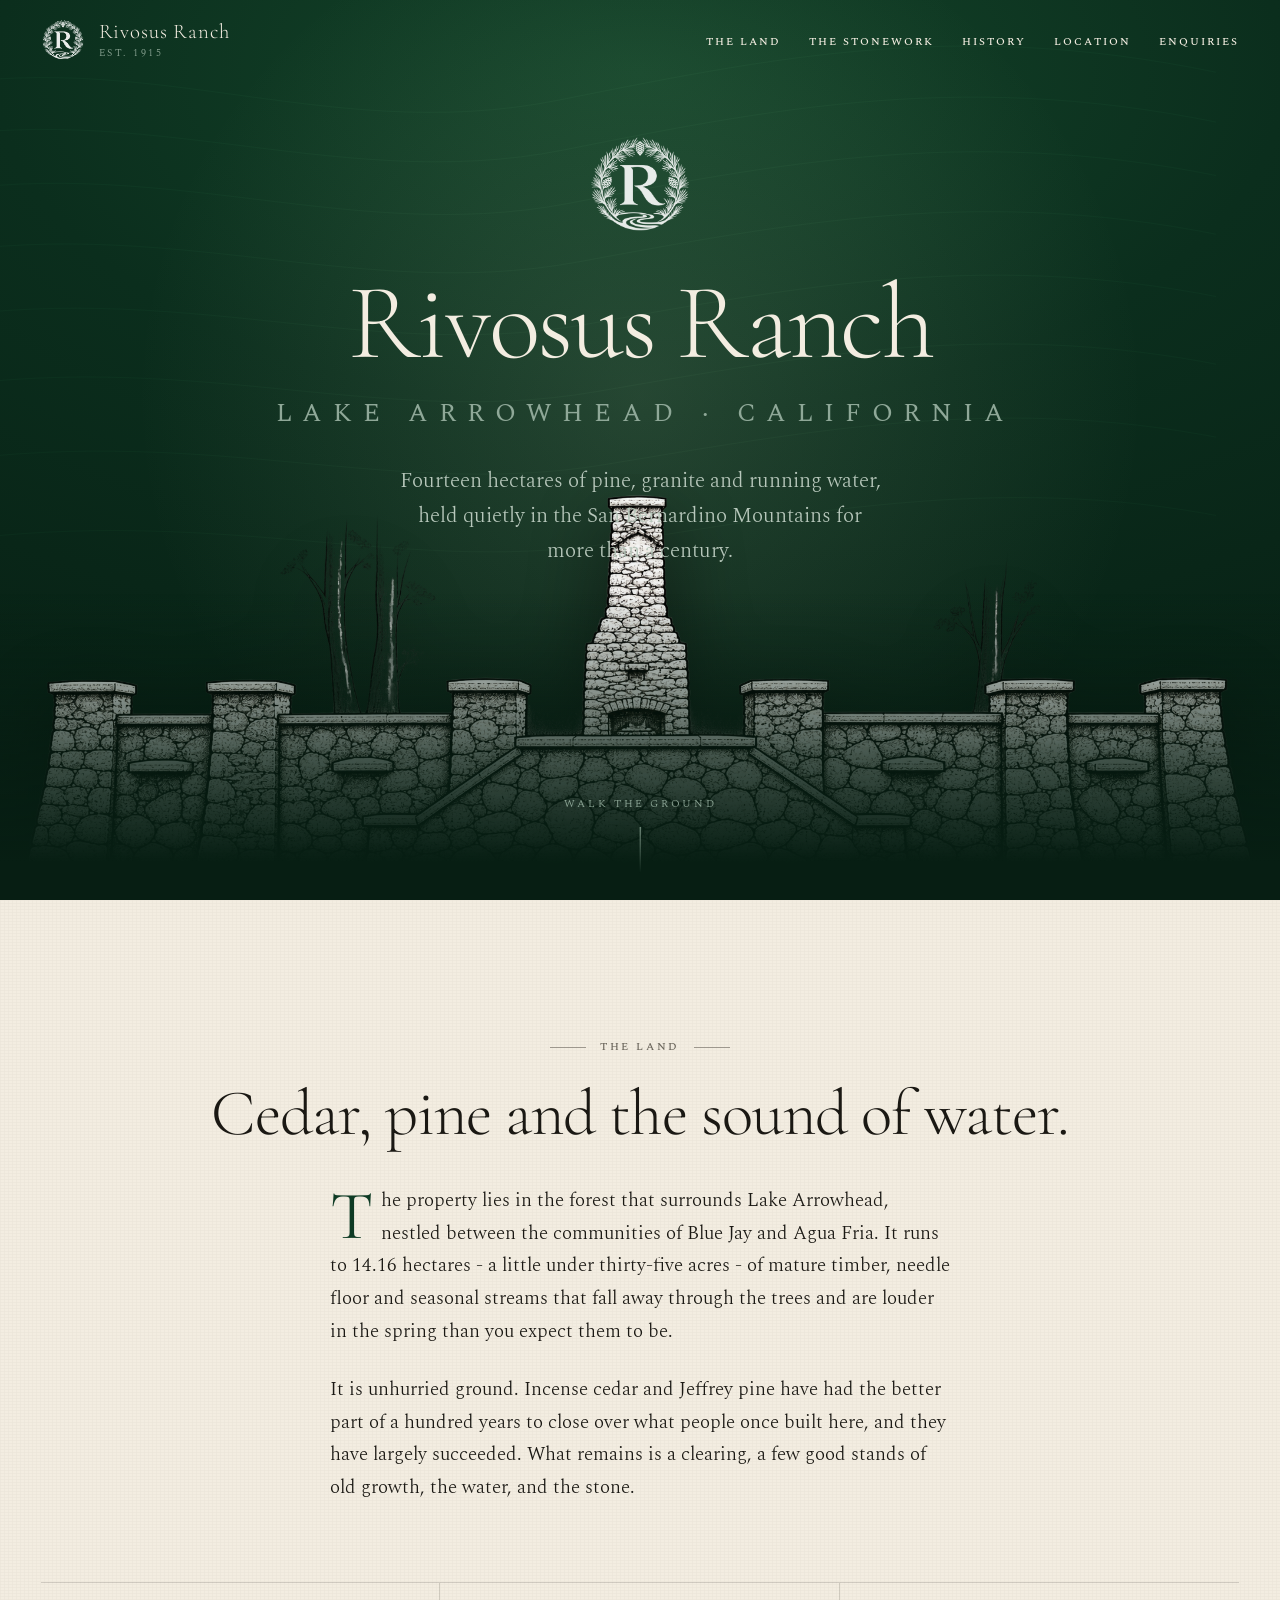
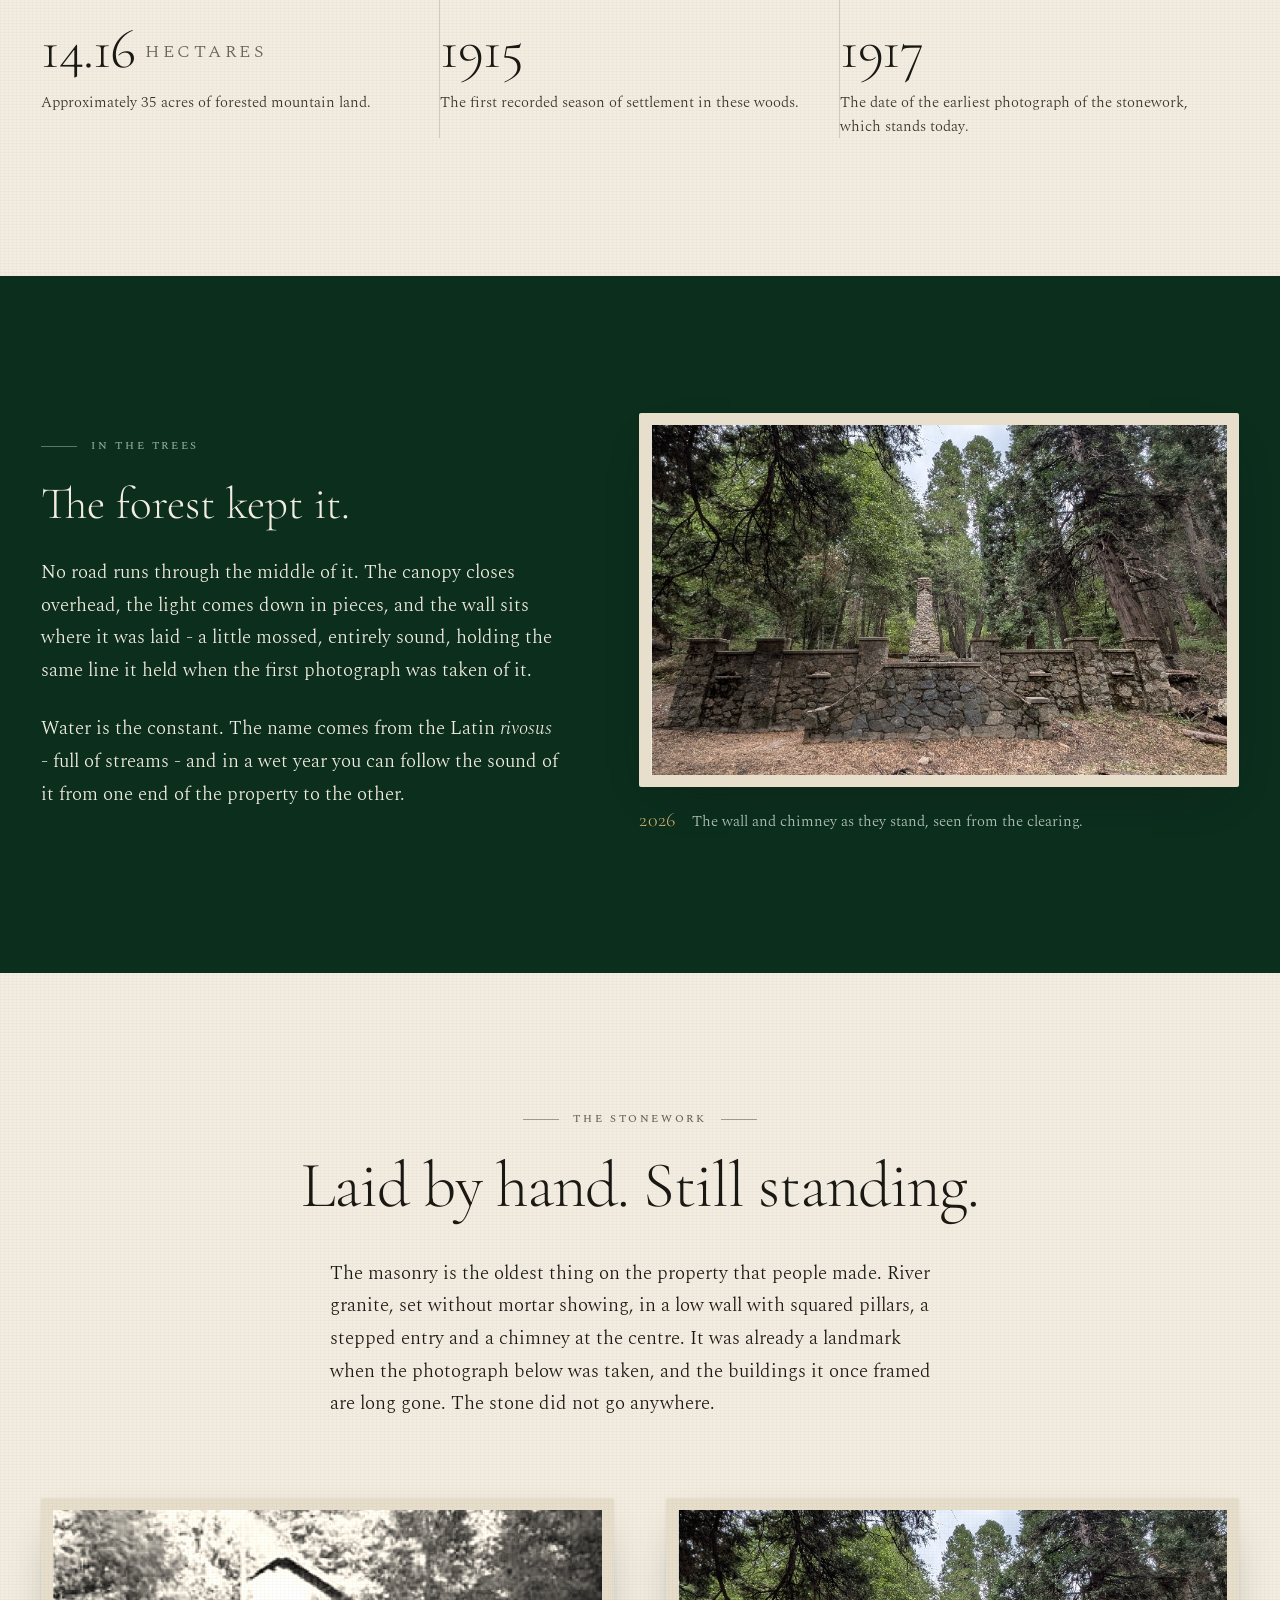
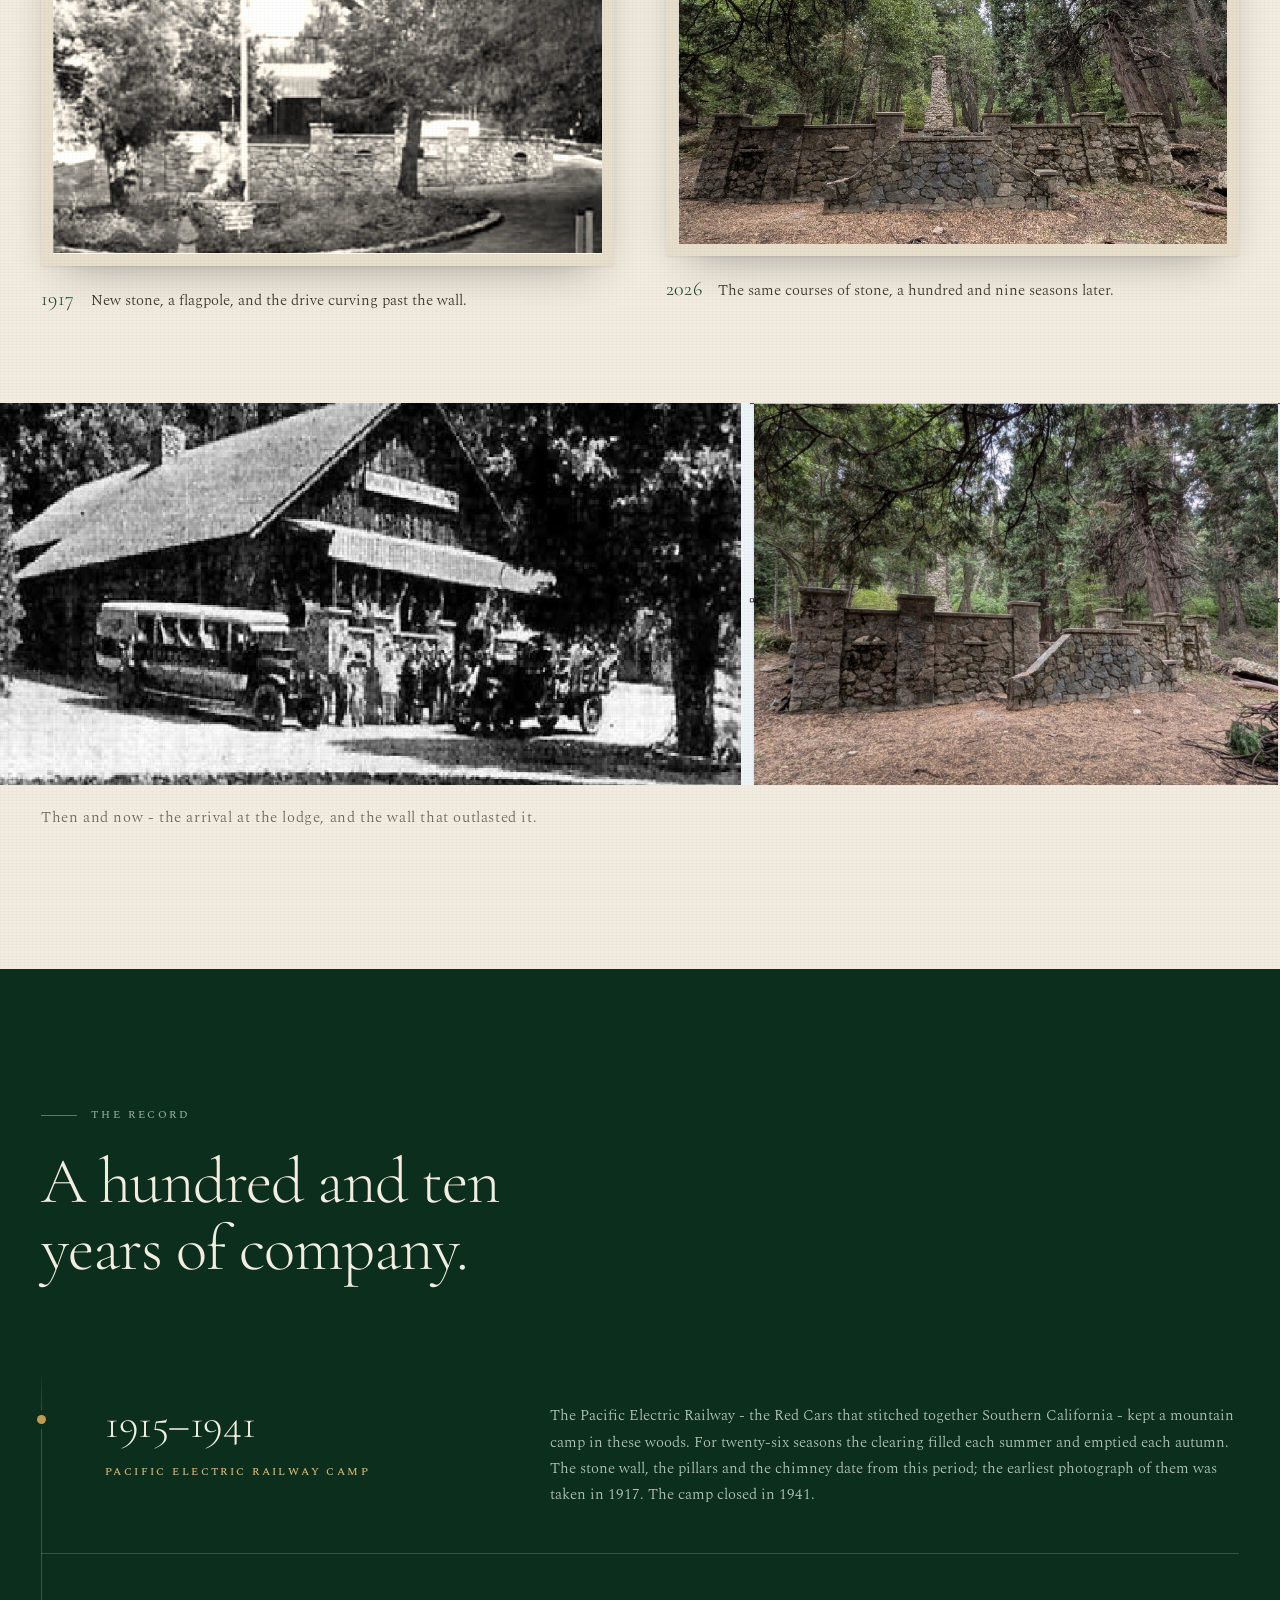
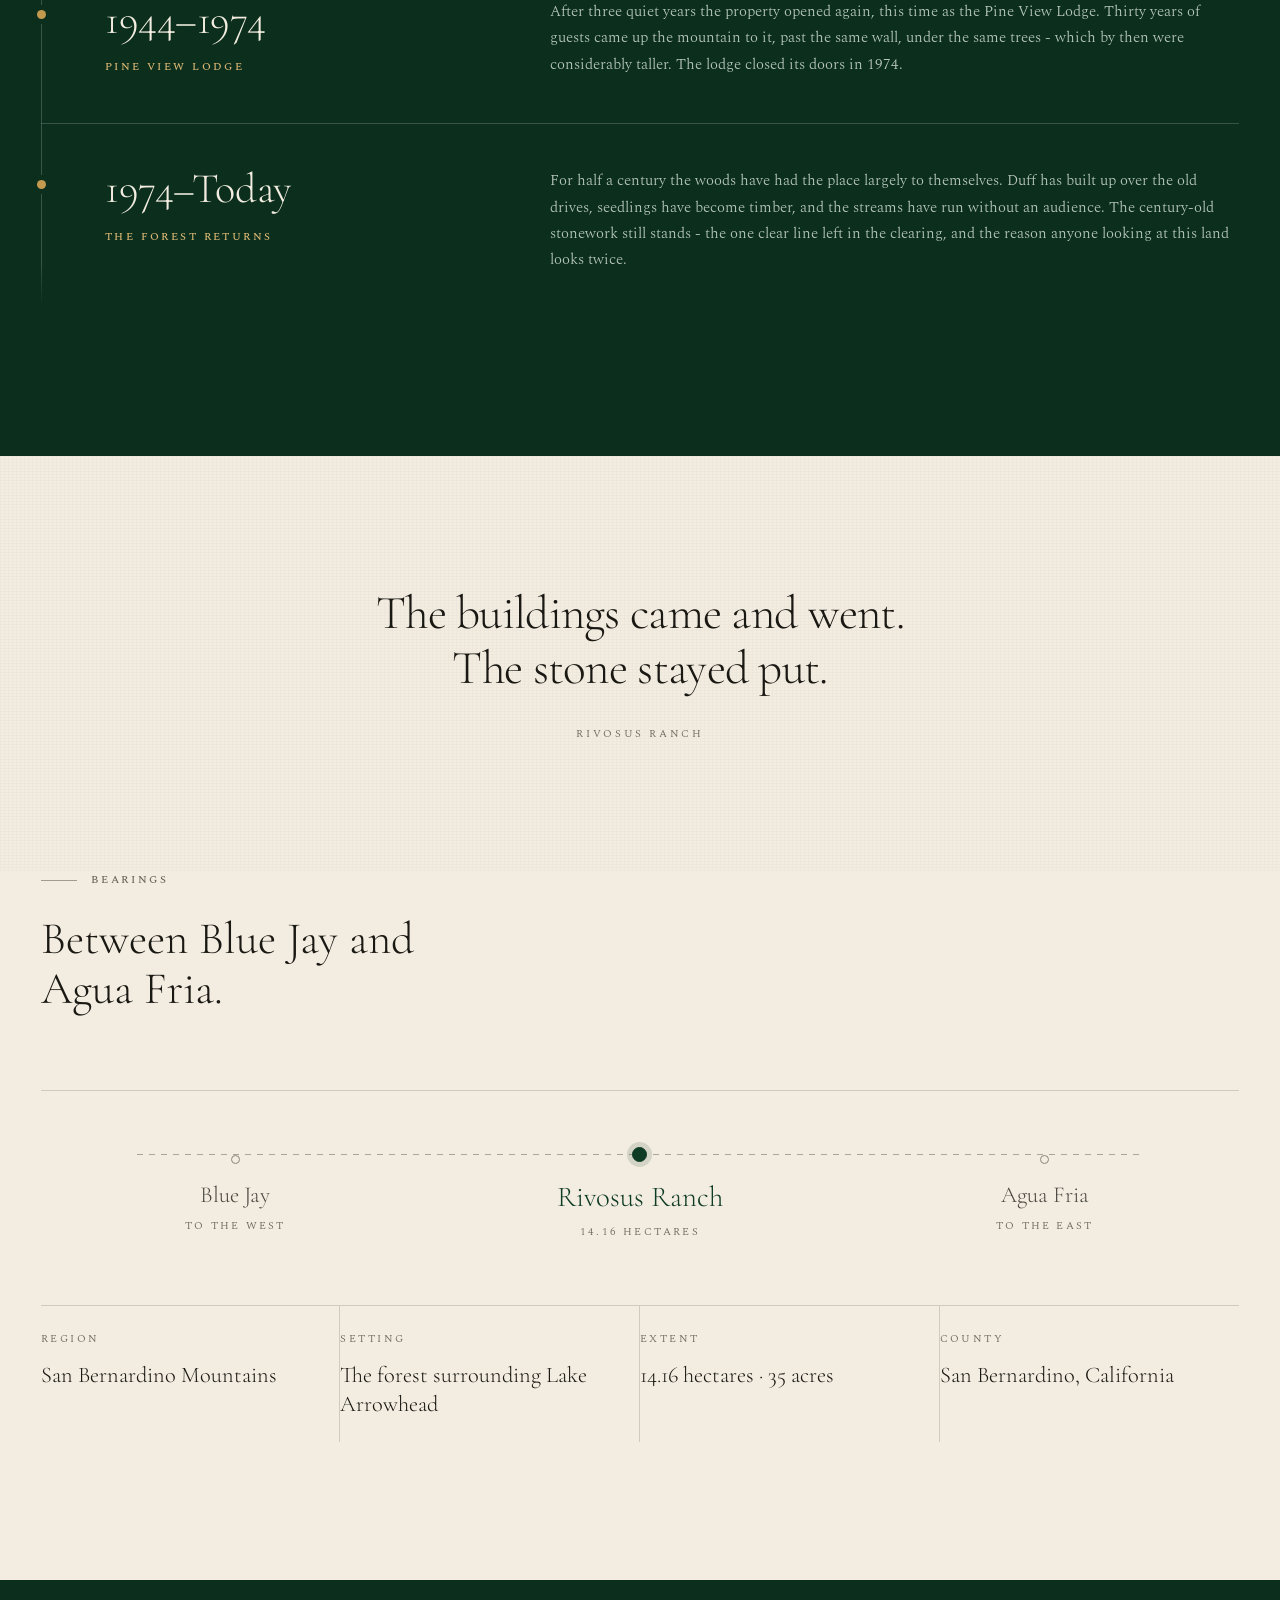
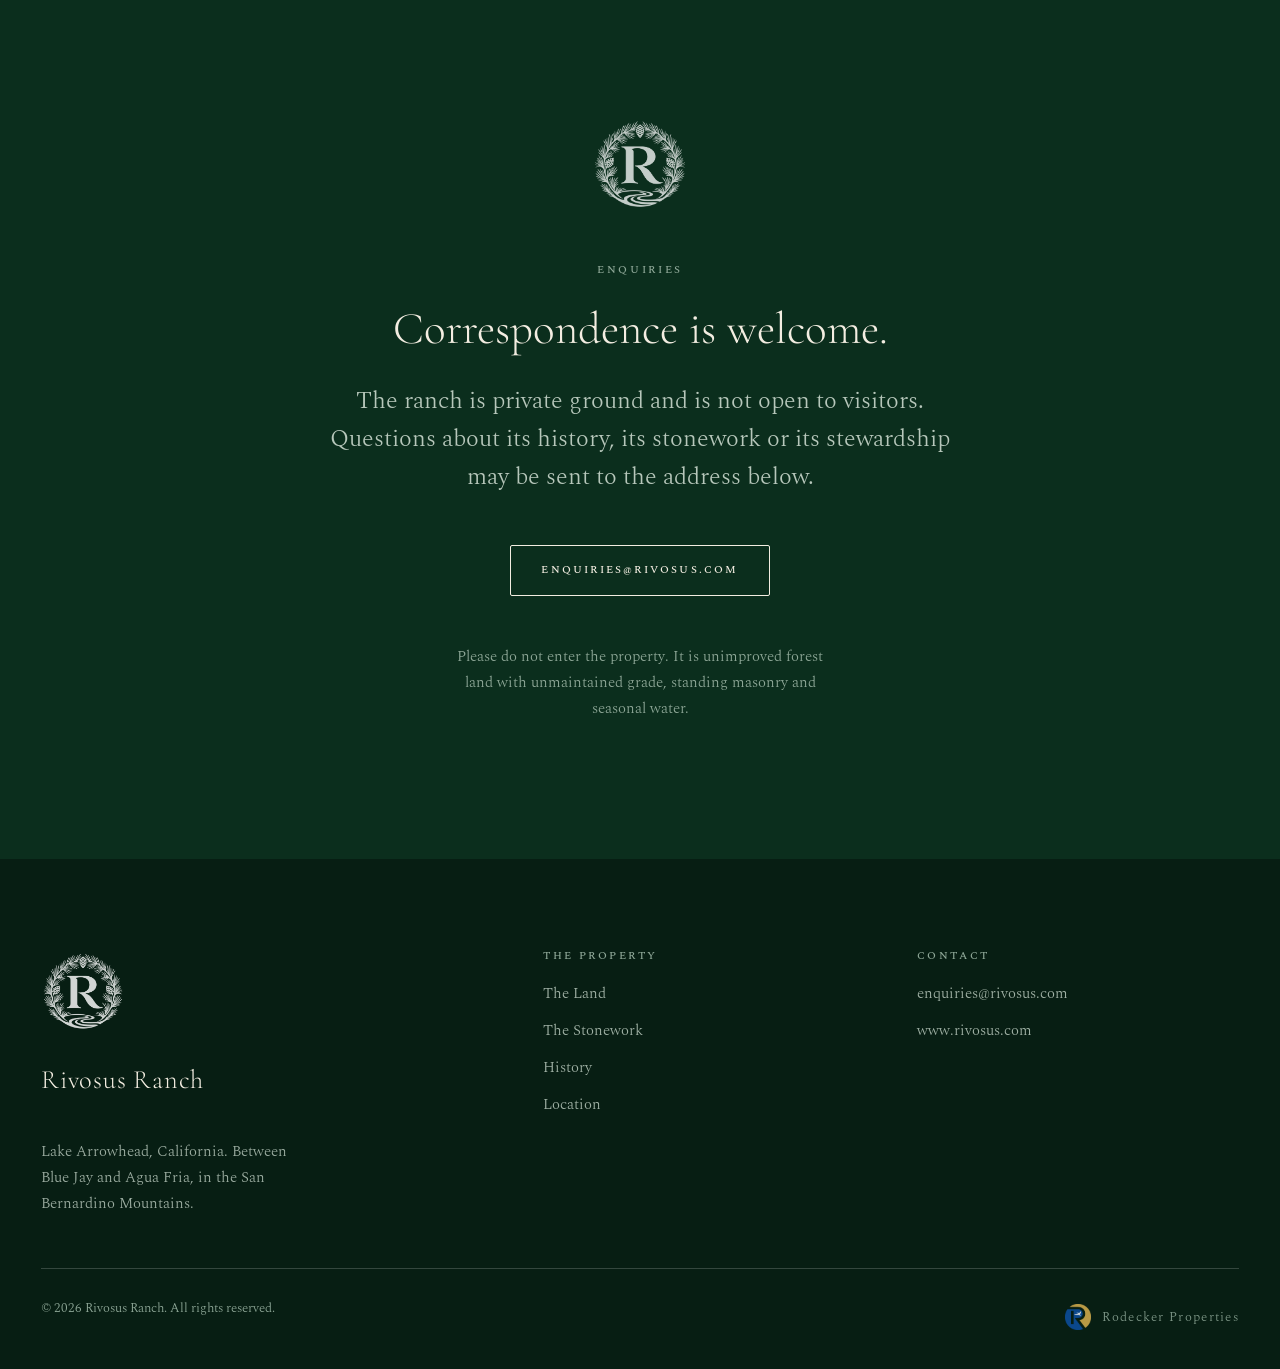
==== index.html @ 385815b4 "Initial commit: Rivosus Ranch website - Public landing page with hero, stonework elevation, and prop" ====
<!DOCTYPE html>
<html lang="en">
<head>
<meta charset="utf-8">
<meta name="viewport" content="width=device-width, initial-scale=1, viewport-fit=cover">
<title>Rivosus Ranch - Lake Arrowhead, California</title>
<meta name="description" content="Fourteen hectares of pine, stone and running water in the woods above Lake Arrowhead, between Blue Jay and Agua Fria. Home of the Pacific Electric Railway Camp, 1915, and the Pine View Lodge, 1944.">
<meta name="theme-color" content="#0B2E1D">
<link rel="canonical" href="https://www.rivosus.com/">

<!-- Open Graph -->
<meta property="og:type" content="website">
<meta property="og:title" content="Rivosus Ranch - Lake Arrowhead, California">
<meta property="og:description" content="A century of stonework standing in the pines above Lake Arrowhead.">
<meta property="og:url" content="https://www.rivosus.com/">
<meta property="og:image" content="https://www.rivosus.com/assets/img/Bluejay%20-%202026%20stone%20work.jpg">

<link rel="icon" href="assets/img/Rivosus%20Ranch%20Seal.png" type="image/png">
<link rel="apple-touch-icon" href="assets/img/Rivosus%20Ranch%20Seal.png">

<link rel="preconnect" href="https://fonts.googleapis.com">
<link rel="preconnect" href="https://fonts.gstatic.com" crossorigin>
<link href="https://fonts.googleapis.com/css2?family=Cormorant+Garamond:ital,wght@0,300;0,400;0,500;1,300&family=Spectral:wght@200;300;400;500&display=swap" rel="stylesheet">

<link rel="stylesheet" href="assets/css/base.css">
<link rel="stylesheet" href="assets/css/site.css">
</head>

<body>
<a class="skip-link" href="#main">Skip to content</a>

<!-- ======================================================================
     HEADER
     ====================================================================== -->
<header class="site-header" id="siteHeader" data-mode="over">
  <div class="site-header__inner">
    <a class="brand" href="/" aria-label="Rivosus Ranch, home">
      <img class="brand__seal" src="assets/img/Rivosus%20Ranch%20Seal.png" alt="" width="1254" height="1254" aria-hidden="true">
      <span class="brand__text">
        <span class="brand__name">Rivosus Ranch</span>
        <span class="brand__sub">Est. 1915</span>
      </span>
    </a>

    <button class="nav-toggle" id="navToggle" aria-expanded="false" aria-controls="primaryNav" aria-label="Open menu">
      <span class="nav-toggle__bar"></span>
      <span class="nav-toggle__bar"></span>
      <span class="nav-toggle__bar"></span>
    </button>

    <nav class="nav" id="primaryNav" aria-label="Primary">
      <ul class="nav__list">
        <li><a class="nav__link" href="#land">The Land</a></li>
        <li><a class="nav__link" href="#stonework">The Stonework</a></li>
        <li><a class="nav__link" href="#record">History</a></li>
        <li><a class="nav__link" href="#bearings">Location</a></li>
        <li><a class="nav__link" href="#enquiries">Enquiries</a></li>
      </ul>
    </nav>
  </div>
</header>

<main id="main">

  <!-- ==================================================================
       HERO - the stonework elevation standing in the dark of the woods
       =================================================================== -->
  <section class="hero" id="hero">
    <div class="hero__glow" aria-hidden="true"></div>

    <!-- Survey contours, held faintly to the light -->
    <svg class="hero__contours" viewBox="0 0 1440 900" preserveAspectRatio="xMidYMid slice" aria-hidden="true" focusable="false">
      <g fill="none" stroke="#C9DDBE" stroke-width="1">
        <path d="M-60 210 C 220 140, 430 268, 700 214 S 1180 118, 1500 196"/>
        <path d="M-60 268 C 210 200, 445 322, 706 270 S 1188 176, 1500 252"/>
        <path d="M-60 330 C 226 260, 452 380, 712 330 S 1196 238, 1500 312"/>
        <path d="M-60 398 C 240 330, 462 444, 722 396 S 1204 306, 1500 378"/>
        <path d="M-60 470 C 252 404, 474 512, 732 466 S 1212 378, 1500 448"/>
        <path d="M-60 548 C 264 482, 486 586, 742 542 S 1220 456, 1500 524"/>
        <path d="M-60 632 C 276 566, 498 666, 752 624 S 1228 540, 1500 606"/>
        <path d="M-60 722 C 288 656, 510 752, 762 712 S 1236 630, 1500 694"/>
      </g>
    </svg>

    <div class="hero__inner">
      <img class="hero__seal" src="assets/img/Rivosus%20Ranch%20Seal.png" alt="The Rivosus Ranch seal: the letter R within a wreath of pine, above a running stream." width="1254" height="1254">

      <h1 class="hero__title">
        Rivosus Ranch
        <em>Lake Arrowhead &middot; California</em>
      </h1>

      <p class="hero__lede">
        Fourteen hectares of pine, granite and running water, held quietly in the
        San Bernardino Mountains for more than a century.
      </p>
    </div>

    <!-- "bluejay land logo.png" - a measured elevation of the wall that still stands -->
    <img class="hero__stonework" id="heroStonework"
         src="assets/img/bluejay%20land%20logo.png"
         alt="Measured elevation drawing of the ranch stonework: a low granite wall with pillars, stepped entry stairs and a central chimney."
         width="2172" height="724" fetchpriority="high">
    <div class="hero__floor" aria-hidden="true"></div>

    <a class="hero__scroll" href="#land">
      <span>Walk the ground</span>
      <span class="hero__scroll-line" aria-hidden="true"></span>
    </a>
  </section>

  <!-- ==================================================================
       THE LAND
       =================================================================== -->
  <section class="section section--parchment grain" id="land">
    <div class="wrap">
      <div data-reveal>
        <p class="eyebrow eyebrow--center">The Land</p>
        <h2 class="t-xxl statement">Cedar, pine and the sound of water.</h2>
      </div>

      <div class="statement__body prose" data-reveal style="--reveal-delay:120ms">
        <p class="drop-cap">
          The property lies in the forest that surrounds Lake Arrowhead, nestled
          between the communities of Blue Jay and Agua Fria. It runs to 14.16
          hectares - a little under thirty-five acres - of mature timber, needle
          floor and seasonal streams that fall away through the trees and are
          louder in the spring than you expect them to be.
        </p>
        <p>
          It is unhurried ground. Incense cedar and Jeffrey pine have had the
          better part of a hundred years to close over what people once built
          here, and they have largely succeeded. What remains is a clearing, a
          few good stands of old growth, the water, and the stone.
        </p>
      </div>

      <div class="facts" data-reveal style="--reveal-delay:200ms">
        <div class="fact">
          <span class="fact__value">14.16<span class="fact__unit">hectares</span></span>
          <p class="fact__label">Approximately 35 acres of forested mountain land.</p>
        </div>
        <div class="fact">
          <span class="fact__value">1915</span>
          <p class="fact__label">The first recorded season of settlement in these woods.</p>
        </div>
        <div class="fact">
          <span class="fact__value">1917</span>
          <p class="fact__label">The date of the earliest photograph of the stonework, which stands today.</p>
        </div>
      </div>
    </div>
  </section>

  <!-- ==================================================================
       THE WOODS TODAY
       =================================================================== -->
  <section class="section section--pine">
    <div class="wrap">
      <div class="split split--wide-right">
        <div data-reveal>
          <p class="eyebrow">In the Trees</p>
          <h2 class="t-xl">The forest kept it.</h2>
          <div class="prose" style="margin-top:1.75rem">
            <p>
              No road runs through the middle of it. The canopy closes overhead,
              the light comes down in pieces, and the wall sits where it was laid
              - a little mossed, entirely sound, holding the same line it held
              when the first photograph was taken of it.
            </p>
            <p>
              Water is the constant. The name comes from the Latin
              <em>rivosus</em> - full of streams - and in a wet year you can
              follow the sound of it from one end of the property to the other.
            </p>
          </div>
        </div>

        <figure class="plate plate--clickable" data-reveal style="--reveal-delay:140ms"
                data-lightbox="assets/img/Bluejay%20-%202026%20stone%20work.jpg"
                data-lightbox-caption="The ranch stonework beneath the pines, 2026.">
          <div class="plate__frame">
            <img src="assets/img/Bluejay%20-%202026%20stone%20work.jpg"
                 alt="The granite wall and central chimney standing among tall pines on the property today."
                 width="766" height="466" loading="lazy" decoding="async">
          </div>
          <figcaption class="plate__caption">
            <span class="plate__year">2026</span>
            <span>The wall and chimney as they stand, seen from the clearing.</span>
          </figcaption>
        </figure>
      </div>
    </div>
  </section>

  <!-- ==================================================================
       THE STONEWORK
       =================================================================== -->
  <section class="section section--parchment grain" id="stonework">
    <div class="wrap">
      <div data-reveal>
        <p class="eyebrow eyebrow--center">The Stonework</p>
        <h2 class="t-xxl statement">Laid by hand. Still standing.</h2>
      </div>

      <div class="statement__body prose" data-reveal style="--reveal-delay:120ms">
        <p>
          The masonry is the oldest thing on the property that people made. River
          granite, set without mortar showing, in a low wall with squared pillars,
          a stepped entry and a chimney at the centre. It was already a landmark
          when the photograph below was taken, and the buildings it once framed
          are long gone. The stone did not go anywhere.
        </p>
      </div>

      <div class="plates-pair" style="margin-top:clamp(3rem,6vw,5rem)">
        <figure class="plate plate--archival plate--clickable" data-reveal
                data-lightbox="assets/img/Bluejay%20-%201917%20stone%20work.jpg"
                data-lightbox-caption="The stonework, flagpole and lodge, circa 1917.">
          <div class="plate__frame">
            <img src="assets/img/Bluejay%20-%201917%20stone%20work.jpg"
                 alt="Archival photograph from about 1917 showing the newly built granite wall, a flagpole and the lodge behind it."
                 width="672" height="421" loading="lazy" decoding="async">
          </div>
          <figcaption class="plate__caption">
            <span class="plate__year">1917</span>
            <span>New stone, a flagpole, and the drive curving past the wall.</span>
          </figcaption>
        </figure>

        <figure class="plate plate--clickable" data-reveal style="--reveal-delay:120ms"
                data-lightbox="assets/img/Bluejay%20-%202026%20stone%20work.jpg"
                data-lightbox-caption="The same wall, 2026.">
          <div class="plate__frame">
            <img src="assets/img/Bluejay%20-%202026%20stone%20work.jpg"
                 alt="The same granite wall photographed in 2026, surrounded by mature forest."
                 width="766" height="466" loading="lazy" decoding="async">
          </div>
          <figcaption class="plate__caption">
            <span class="plate__year">2026</span>
            <span>The same courses of stone, a hundred and nine seasons later.</span>
          </figcaption>
        </figure>
      </div>
    </div>

    <div class="bleed" data-reveal style="margin-top:clamp(3.5rem,7vw,6rem)">
      <img src="assets/img/Bluejay%20-%201917%20-%202026%20stone%20work.jpg"
           alt="Side by side comparison: a 1917 photograph of the lodge with a motor stage and guests, beside a 2026 photograph of the surviving stone wall in the forest."
           width="1949" height="582" loading="lazy" decoding="async">
      <p class="bleed__caption">Then and now - the arrival at the lodge, and the wall that outlasted it.</p>
    </div>
  </section>

  <!-- ==================================================================
       THE RECORD - history
       =================================================================== -->
  <section class="section section--pine" id="record">
    <div class="wrap">
      <div data-reveal>
        <p class="eyebrow">The Record</p>
        <h2 class="t-xxl" style="max-width:18ch">A hundred and ten years of company.</h2>
      </div>

      <div class="timeline">
        <article class="era" data-reveal>
          <div>
            <span class="era__years">1915&ndash;1941</span>
            <span class="era__name">Pacific Electric Railway Camp</span>
          </div>
          <div class="era__body">
            <p>
              The Pacific Electric Railway - the Red Cars that stitched together
              Southern California - kept a mountain camp in these woods. For
              twenty-six seasons the clearing filled each summer and emptied each
              autumn. The stone wall, the pillars and the chimney date from this
              period; the earliest photograph of them was taken in 1917. The camp
              closed in 1941.
            </p>
          </div>
        </article>

        <article class="era" data-reveal>
          <div>
            <span class="era__years">1944&ndash;1974</span>
            <span class="era__name">Pine View Lodge</span>
          </div>
          <div class="era__body">
            <p>
              After three quiet years the property opened again, this time as the
              Pine View Lodge. Thirty years of guests came up the mountain to it,
              past the same wall, under the same trees - which by then were
              considerably taller. The lodge closed its doors in 1974.
            </p>
          </div>
        </article>

        <article class="era" data-reveal>
          <div>
            <span class="era__years">1974&ndash;Today</span>
            <span class="era__name">The Forest Returns</span>
          </div>
          <div class="era__body">
            <p>
              For half a century the woods have had the place largely to
              themselves. Duff has built up over the old drives, seedlings have
              become timber, and the streams have run without an audience. The
              century-old stonework still stands - the one clear line left in the
              clearing, and the reason anyone looking at this land looks twice.
            </p>
          </div>
        </article>
      </div>
    </div>
  </section>

  <!-- ==================================================================
       PULL QUOTE
       =================================================================== -->
  <section class="section section--tight section--parchment grain">
    <div class="wrap">
      <blockquote class="pullquote" data-reveal>
        The buildings came and went. The stone stayed put.
        <span class="pullquote__attr">Rivosus Ranch</span>
      </blockquote>
    </div>
  </section>

  <!-- ==================================================================
       BEARINGS - where it is
       =================================================================== -->
  <section class="section section--parchment" id="bearings" style="padding-top:0">
    <div class="wrap">
      <div data-reveal>
        <p class="eyebrow">Bearings</p>
        <h2 class="t-xl" style="max-width:20ch">Between Blue Jay and Agua Fria.</h2>
      </div>

      <div class="locality" data-reveal style="--reveal-delay:100ms">
        <div class="locality__track">
          <div class="locality__node">
            <div class="locality__dot" aria-hidden="true"></div>
            <div class="locality__name">Blue Jay</div>
            <span class="locality__meta">To the west</span>
          </div>
          <div class="locality__node locality__node--focus">
            <div class="locality__dot" aria-hidden="true"></div>
            <div class="locality__name">Rivosus Ranch</div>
            <span class="locality__meta">14.16 hectares</span>
          </div>
          <div class="locality__node">
            <div class="locality__dot" aria-hidden="true"></div>
            <div class="locality__name">Agua Fria</div>
            <span class="locality__meta">To the east</span>
          </div>
        </div>
      </div>

      <div class="bearings" data-reveal style="--reveal-delay:160ms">
        <div class="bearing">
          <p class="bearing__key">Region</p>
          <p class="bearing__val">San Bernardino Mountains</p>
        </div>
        <div class="bearing">
          <p class="bearing__key">Setting</p>
          <p class="bearing__val">The forest surrounding Lake Arrowhead</p>
        </div>
        <div class="bearing">
          <p class="bearing__key">Extent</p>
          <p class="bearing__val">14.16 hectares &middot; 35 acres</p>
        </div>
        <div class="bearing">
          <p class="bearing__key">County</p>
          <p class="bearing__val">San Bernardino, California</p>
        </div>
      </div>
    </div>
  </section>

  <!-- ==================================================================
       ENQUIRIES
       =================================================================== -->
  <section class="section section--pine" id="enquiries">
    <div class="wrap wrap--narrow enquiry">
      <img class="enquiry__seal" src="assets/img/Rivosus%20Ranch%20Seal.png" alt="" width="1254" height="1254"
           style="filter:brightness(0) invert(1) opacity(.85)" aria-hidden="true" loading="lazy">
      <div data-reveal>
        <p class="eyebrow eyebrow--center eyebrow--plain">Enquiries</p>
        <h2 class="t-xl">Correspondence is welcome.</h2>
        <p class="lede" style="max-width:52ch;margin:1.75rem auto 0">
          The ranch is private ground and is not open to visitors. Questions about
          its history, its stonework or its stewardship may be sent to the address
          below.
        </p>

        <div class="enquiry__actions">
          <a class="btn btn--light" href="mailto:enquiries@rivosus.com">enquiries@rivosus.com</a>
        </div>

        <p class="enquiry__note">
          Please do not enter the property. It is unimproved forest land with
          unmaintained grade, standing masonry and seasonal water.
        </p>
      </div>
    </div>
  </section>

</main>

<!-- ======================================================================
     FOOTER
     ====================================================================== -->
<footer class="site-footer">
  <div class="wrap">
    <div class="site-footer__grid">
      <div>
        <img class="site-footer__seal" src="assets/img/Rivosus%20Ranch%20Seal.png" alt="Rivosus Ranch seal" width="1254" height="1254" loading="lazy">
        <p class="site-footer__mark">Rivosus Ranch</p>
        <p style="margin-top:.9rem;max-width:34ch;font-size:var(--t-sm);opacity:.85">
          Lake Arrowhead, California. Between Blue Jay and Agua Fria, in the
          San Bernardino Mountains.
        </p>
      </div>

      <div>
        <h4>The Property</h4>
        <ul>
          <li><a href="#land">The Land</a></li>
          <li><a href="#stonework">The Stonework</a></li>
          <li><a href="#record">History</a></li>
          <li><a href="#bearings">Location</a></li>
        </ul>
      </div>

      <div>
        <h4>Contact</h4>
        <ul>
          <li><a href="mailto:enquiries@rivosus.com">enquiries@rivosus.com</a></li>
          <li><a href="https://www.rivosus.com">www.rivosus.com</a></li>
        </ul>
      </div>
    </div>

    <div class="site-footer__base">
      <p>&copy; <span id="year">2026</span> Rivosus Ranch. All rights reserved.</p>
      <a class="rpi-credit" href="#" aria-label="Rodecker Properties">
        <img src="assets/img/RPI-1%20-%20RodeckerR_Logo_3-newbird%20-%20Copy.png" alt="" width="612" height="612" loading="lazy">
        <span>Rodecker Properties</span>
      </a>
    </div>
  </div>
</footer>

<!-- Lightbox -->
<div class="lightbox" id="lightbox" data-open="false" role="dialog" aria-modal="true" aria-label="Enlarged photograph" hidden>
  <button class="lightbox__close" id="lightboxClose" aria-label="Close">&#10005;</button>
  <figure class="lightbox__figure">
    <img class="lightbox__img" id="lightboxImg" src="" alt="">
    <figcaption class="lightbox__cap" id="lightboxCap"></figcaption>
  </figure>
</div>

<script src="assets/js/site.js" defer></script>
</body>
</html>
---- assets/css/base.css ----
/* ==========================================================================
   Rivosus Ranch - base.css
   Design tokens, reset, typography, and shared chrome (header / footer).
   Palette derives from the Rivosus Ranch Seal (deep pine) and the warm
   parchment of the 1917 archival photography.
   ========================================================================== */

/* ---------- 1. Tokens ---------------------------------------------------- */

:root {
  /* Pine - sampled from Rivosus Ranch Seal.png */
  --pine-900: #071E13;
  --pine-800: #0B2E1D;
  --pine-700: #0E3B24;
  --pine-600: #16512F;
  --moss-500: #2F5D43;
  --sage-300: #8FA898;
  --sage-200: #B7C7BB;

  /* Parchment - warm, nostalgic paper */
  --parchment-50:  #FBF7EF;
  --parchment-100: #F3EDE1;
  --parchment-200: #E7DECB;
  --parchment-300: #D8CCB4;

  /* Stone - the masonry itself.
     -500 is tuned for dark grounds, -600 for light ones. Using -500 on
     parchment lands at 3.4:1, which fails WCAG AA for the small letterspaced
     labels it would carry, so light sections use -600 (5.4:1). */
  --stone-400: #A9A498;
  --stone-500: #8A8579;
  --stone-600: #6B665C;
  --stone-700: #4A4740;

  /* Ink + brass accent (brass echoes the gold of the RPI mark) */
  --ink-900: #1A1813;
  --ink-700: #38342B;
  --brass-500: #C39A4E;
  --brass-400: #D9B673;

  /* Corporate mark */
  --rpi-blue: #1349A0;
  --rpi-gold: #D2A745;

  /* Semantic */
  --bg: var(--parchment-50);
  --fg: var(--ink-900);
  --fg-muted: var(--ink-700);
  --rule: rgba(26, 24, 19, 0.16);
  --rule-light: rgba(255, 255, 255, 0.18);

  /* Type */
  --font-display: "Cormorant Garamond", "Iowan Old Style", "Palatino Linotype",
                  Palatino, Georgia, "Times New Roman", serif;
  --font-body: "Spectral", Georgia, "Times New Roman", serif;

  /* Fluid type scale */
  --t-hero:  clamp(3rem, 1.6rem + 6.4vw, 8.25rem);
  --t-xxl:   clamp(2.25rem, 1.5rem + 3.2vw, 4.25rem);
  --t-xl:    clamp(1.75rem, 1.3rem + 1.9vw, 2.875rem);
  --t-lg:    clamp(1.375rem, 1.18rem + 0.85vw, 1.875rem);
  --t-md:    clamp(1.0625rem, 1.01rem + 0.28vw, 1.1875rem);
  --t-sm:    0.9375rem;
  --t-xs:    0.8125rem;
  --t-label: 0.6875rem;

  /* Rhythm */
  --gutter: clamp(1.25rem, 0.8rem + 2.2vw, 3.5rem);
  --section-y: clamp(4.5rem, 3rem + 7vw, 10rem);
  --measure: 64ch;
  --wrap: 1280px;
  --wrap-narrow: 860px;

  --radius: 2px;
  --shadow-plate: 0 1px 2px rgba(26,24,19,.08), 0 18px 45px -22px rgba(26,24,19,.45);
  --ease: cubic-bezier(0.22, 0.61, 0.36, 1);
}

/* ---------- 2. Reset ----------------------------------------------------- */

*, *::before, *::after { box-sizing: border-box; }

html {
  -webkit-text-size-adjust: 100%;
  scroll-behavior: smooth;
  scroll-padding-top: 6rem;
}

body {
  margin: 0;
  background: var(--bg);
  color: var(--fg);
  font-family: var(--font-body);
  font-size: var(--t-md);
  font-weight: 300;
  line-height: 1.72;
  -webkit-font-smoothing: antialiased;
  text-rendering: optimizeLegibility;
  overflow-x: hidden;
}

img, svg, video { max-width: 100%; height: auto; display: block; }
h1, h2, h3, h4 { margin: 0; font-weight: 400; line-height: 1.08; }
p { margin: 0 0 1.35em; }
p:last-child { margin-bottom: 0; }
a { color: inherit; }
ul, ol { margin: 0; padding: 0; }
button { font: inherit; color: inherit; background: none; border: 0; cursor: pointer; }
[hidden] { display: none !important; }

:focus-visible {
  outline: 2px solid var(--brass-500);
  outline-offset: 3px;
}

::selection { background: var(--pine-700); color: var(--parchment-50); }

/* ---------- 3. Typography ------------------------------------------------ */

.t-hero { font-family: var(--font-display); font-size: var(--t-hero); font-weight: 300; line-height: 0.92; letter-spacing: -0.02em; }
.t-xxl  { font-family: var(--font-display); font-size: var(--t-xxl);  font-weight: 300; line-height: 1.02; letter-spacing: -0.015em; }
.t-xl   { font-family: var(--font-display); font-size: var(--t-xl);   font-weight: 300; line-height: 1.1; }
.t-lg   { font-family: var(--font-display); font-size: var(--t-lg);   font-weight: 400; line-height: 1.22; }

/* Eyebrow / kicker - letterspaced caps with a rule */
.eyebrow {
  font-family: var(--font-body);
  font-size: var(--t-label);
  font-weight: 500;
  letter-spacing: 0.24em;
  text-transform: uppercase;
  color: var(--stone-600);
  margin: 0 0 1.5rem;
  display: flex;
  align-items: center;
  gap: 0.9rem;
}
.eyebrow::before {
  content: "";
  width: 2.25rem;
  height: 1px;
  background: currentColor;
  opacity: 0.6;
  flex: none;
}
.eyebrow--center { justify-content: center; }
.eyebrow--center::after {
  content: "";
  width: 2.25rem;
  height: 1px;
  background: currentColor;
  opacity: 0.6;
  flex: none;
}
.eyebrow--plain::before, .eyebrow--plain::after { display: none; }

.lede {
  font-size: clamp(1.1875rem, 1.05rem + 0.6vw, 1.5rem);
  line-height: 1.6;
  font-weight: 300;
  color: var(--fg-muted);
}

.prose { max-width: var(--measure); }

.drop-cap::first-letter {
  font-family: var(--font-display);
  font-size: 3.6em;
  line-height: 0.82;
  float: left;
  padding: 0.06em 0.12em 0 0;
  color: var(--pine-700);
  font-weight: 400;
}

/* ---------- 4. Layout ---------------------------------------------------- */

.wrap {
  width: 100%;
  max-width: var(--wrap);
  margin-inline: auto;
  padding-inline: var(--gutter);
}
.wrap--narrow { max-width: var(--wrap-narrow); }

.section { padding-block: var(--section-y); position: relative; }
.section--tight { padding-block: clamp(3rem, 2rem + 4vw, 6rem); }

.section--pine { background: var(--pine-800); color: var(--parchment-100); }
.section--pine .eyebrow { color: var(--sage-300); }
.section--pine .lede { color: var(--sage-200); }

.section--parchment { background: var(--parchment-100); }

.rule { height: 1px; background: var(--rule); border: 0; margin: 0; }
.rule--light { background: var(--rule-light); }

/* Hairline paper grain - warmth without an image request */
.grain::after {
  content: "";
  position: absolute;
  inset: 0;
  pointer-events: none;
  opacity: 0.035;
  background-image:
    repeating-linear-gradient(0deg, rgba(0,0,0,.6) 0 1px, transparent 1px 3px),
    repeating-linear-gradient(90deg, rgba(0,0,0,.6) 0 1px, transparent 1px 4px);
  mix-blend-mode: multiply;
}

/* ---------- 4b. Shared components ----------------------------------------- */
/* Used by both the public pages and the portal, so they live here rather
   than in site.css (which the portal does not load). */

/* Two-column split that collapses on narrow screens */
.split {
  display: grid;
  grid-template-columns: repeat(2, minmax(0, 1fr));
  gap: clamp(2.5rem, 6vw, 6rem);
  align-items: center;
}
.split--wide-left  { grid-template-columns: minmax(0, 1.15fr) minmax(0, 1fr); }
.split--wide-right { grid-template-columns: minmax(0, 1fr) minmax(0, 1.15fr); }

@media (max-width: 900px) {
  .split, .split--wide-left, .split--wide-right {
    grid-template-columns: 1fr;
    gap: 2.75rem;
  }
}

/* Framed photographic plate */
.plate { margin: 0; }
.plate__frame {
  position: relative;
  overflow: hidden;
  background: var(--parchment-200);
  padding: clamp(0.5rem, 1vw, 0.75rem);
  box-shadow: var(--shadow-plate);
  border-radius: var(--radius);
}
.plate__frame img {
  width: 100%;
  display: block;
  transition: transform 1.4s var(--ease), filter 1.4s var(--ease);
}
.plate--archival .plate__frame img { filter: sepia(0.22) contrast(1.04) brightness(1.02); }
.plate__frame:hover img { transform: scale(1.035); }

.plate--clickable .plate__frame { cursor: zoom-in; }
.plate--clickable .plate__frame::after {
  content: "View";
  position: absolute;
  right: clamp(1rem, 2vw, 1.5rem);
  bottom: clamp(1rem, 2vw, 1.5rem);
  padding: 0.5rem 1rem;
  background: rgba(7, 30, 19, 0.82);
  color: var(--parchment-100);
  font-size: var(--t-label);
  letter-spacing: 0.2em;
  text-transform: uppercase;
  opacity: 0;
  transform: translateY(6px);
  transition: opacity .4s var(--ease), transform .4s var(--ease);
  pointer-events: none;
}
.plate--clickable .plate__frame:hover::after { opacity: 1; transform: none; }

.plate__caption {
  margin-top: 1.1rem;
  display: flex;
  gap: 1rem;
  align-items: baseline;
  font-size: var(--t-sm);
  color: var(--fg-muted);
  line-height: 1.5;
}
.section--pine .plate__caption { color: var(--sage-200); }
.plate__year {
  font-family: var(--font-display);
  font-size: 1.25rem;
  letter-spacing: 0.02em;
  color: var(--pine-700);
  flex: none;
}
.section--pine .plate__year { color: var(--brass-400); }

/* ---------- 5. Buttons --------------------------------------------------- */

.btn {
  display: inline-flex;
  align-items: center;
  gap: 0.75rem;
  padding: 0.95rem 1.9rem;
  font-family: var(--font-body);
  font-size: var(--t-label);
  font-weight: 500;
  letter-spacing: 0.2em;
  text-transform: uppercase;
  text-decoration: none;
  border: 1px solid currentColor;
  border-radius: var(--radius);
  color: var(--pine-700);
  background: transparent;
  transition: background-color .45s var(--ease), color .45s var(--ease),
              border-color .45s var(--ease), transform .45s var(--ease);
}
.btn:hover { background: var(--pine-700); border-color: var(--pine-700); color: var(--parchment-50); }
.btn:active { transform: translateY(1px); }

.btn--light { color: var(--parchment-100); }
.btn--light:hover { background: var(--parchment-100); border-color: var(--parchment-100); color: var(--pine-800); }

.btn--solid { background: var(--pine-700); border-color: var(--pine-700); color: var(--parchment-50); }
.btn--solid:hover { background: var(--pine-900); border-color: var(--pine-900); }

.btn--brass { color: var(--pine-900); background: var(--brass-500); border-color: var(--brass-500); }
.btn--brass:hover { background: var(--brass-400); border-color: var(--brass-400); color: var(--pine-900); }

.btn[disabled] { opacity: .45; pointer-events: none; }

/* Quiet text link with an animated underline */
.link {
  text-decoration: none;
  background-image: linear-gradient(currentColor, currentColor);
  background-size: 0% 1px;
  background-repeat: no-repeat;
  background-position: 0 100%;
  transition: background-size .4s var(--ease);
  padding-bottom: 2px;
  border-bottom: 1px solid var(--rule);
}
.link:hover { background-size: 100% 1px; }

/* ---------- 6. Header / navigation --------------------------------------- */

.site-header {
  position: fixed;
  inset: 0 0 auto 0;
  z-index: 100;
  padding-top: env(safe-area-inset-top, 0px);
  transition: background-color .5s var(--ease), box-shadow .5s var(--ease),
              border-color .5s var(--ease);
  border-bottom: 1px solid transparent;
}
.site-header__inner {
  max-width: var(--wrap);
  margin-inline: auto;
  padding: 1.15rem var(--gutter);
  display: flex;
  align-items: center;
  justify-content: space-between;
  gap: 1.5rem;
  transition: padding .5s var(--ease);
}

.brand { display: flex; align-items: center; gap: 0.85rem; text-decoration: none; flex: none; }
.brand__seal {
  width: 44px; height: 44px;
  flex: none;
  transition: width .5s var(--ease), height .5s var(--ease), filter .5s var(--ease);
}
.brand__text { display: flex; flex-direction: column; line-height: 1; }
.brand__name {
  font-family: var(--font-display);
  font-size: 1.3rem;
  letter-spacing: 0.04em;
  color: var(--pine-700);
  transition: color .5s var(--ease);
}
.brand__sub {
  font-size: 0.6rem;
  letter-spacing: 0.26em;
  text-transform: uppercase;
  color: var(--stone-500);
  margin-top: 0.34rem;
  transition: color .5s var(--ease);
}

.nav { display: flex; align-items: center; gap: clamp(1rem, 2.2vw, 2.4rem); }
.nav__list { display: flex; align-items: center; gap: clamp(1rem, 2.2vw, 2.4rem); list-style: none; }
.nav__link {
  font-size: var(--t-label);
  font-weight: 500;
  letter-spacing: 0.18em;
  text-transform: uppercase;
  text-decoration: none;
  color: var(--ink-700);
  position: relative;
  padding-block: 0.4rem;
  transition: color .4s var(--ease);
  white-space: nowrap;
}
.nav__link::after {
  content: "";
  position: absolute;
  left: 0; bottom: 0;
  width: 100%; height: 1px;
  background: currentColor;
  transform: scaleX(0);
  transform-origin: right;
  transition: transform .45s var(--ease);
}
.nav__link:hover::after, .nav__link[aria-current="true"]::after { transform: scaleX(1); transform-origin: left; }

/* Over-hero (transparent) state */
.site-header[data-mode="over"] .brand__name,
.site-header[data-mode="over"] .nav__link { color: var(--parchment-100); }
.site-header[data-mode="over"] .brand__sub { color: var(--sage-300); }
.site-header[data-mode="over"] .brand__seal { filter: brightness(0) invert(1) opacity(.92); }

/* Pinned (scrolled) state */
.site-header[data-mode="pinned"] {
  background: rgba(251, 247, 239, 0.94);
  backdrop-filter: blur(14px) saturate(1.1);
  -webkit-backdrop-filter: blur(14px) saturate(1.1);
  border-bottom-color: var(--rule);
}
.site-header[data-mode="pinned"] .site-header__inner { padding-block: 0.72rem; }
.site-header[data-mode="pinned"] .brand__seal { width: 34px; height: 34px; }

/* Mobile toggle */
.nav-toggle {
  display: none;
  width: 44px; height: 44px;
  align-items: center;
  justify-content: center;
  flex-direction: column;
  gap: 5px;
  margin-right: -10px;
  position: relative;
  z-index: 2;
}
.nav-toggle__bar {
  display: block;
  width: 22px; height: 1.5px;
  background: var(--ink-900);
  transition: transform .4s var(--ease), opacity .3s var(--ease), background-color .4s var(--ease);
}
.site-header[data-mode="over"] .nav-toggle__bar { background: var(--parchment-100); }
.nav-toggle[aria-expanded="true"] .nav-toggle__bar { background: var(--parchment-100); }
.nav-toggle[aria-expanded="true"] .nav-toggle__bar:nth-child(1) { transform: translateY(6.5px) rotate(45deg); }
.nav-toggle[aria-expanded="true"] .nav-toggle__bar:nth-child(2) { opacity: 0; }
.nav-toggle[aria-expanded="true"] .nav-toggle__bar:nth-child(3) { transform: translateY(-6.5px) rotate(-45deg); }

@media (max-width: 880px) {
  .nav-toggle { display: flex; }
  .nav {
    position: fixed;
    inset: 0;
    background: var(--pine-800);
    flex-direction: column;
    justify-content: center;
    align-items: flex-start;
    gap: 0;
    padding: 6rem var(--gutter) 3rem;
    clip-path: circle(0% at calc(100% - 3rem) 2.5rem);
    transition: clip-path .7s var(--ease);
    pointer-events: none;
    overflow-y: auto;
  }
  .nav[data-open="true"] { clip-path: circle(150% at calc(100% - 3rem) 2.5rem); pointer-events: auto; }
  .nav__list { flex-direction: column; align-items: flex-start; gap: 0; width: 100%; }
  .nav__list li { width: 100%; border-bottom: 1px solid var(--rule-light); }
  .nav__link {
    display: block;
    width: 100%;
    padding: 1.35rem 0;
    font-family: var(--font-display);
    font-size: 1.85rem;
    letter-spacing: 0.01em;
    text-transform: none;
    font-weight: 300;
    color: var(--parchment-100) !important;
  }
  .nav__link::after { display: none; }
  .nav .btn { margin-top: 2.25rem; align-self: flex-start; }
  body[data-nav-open="true"] { overflow: hidden; }
}

/* ---------- 7. Footer ---------------------------------------------------- */

.site-footer {
  background: var(--pine-900);
  color: var(--sage-200);
  padding-block: clamp(3.5rem, 2.5rem + 4vw, 6rem) 2rem;
  font-size: var(--t-sm);
}
.site-footer__grid {
  display: grid;
  grid-template-columns: minmax(0, 1.4fr) repeat(2, minmax(0, 1fr));
  gap: clamp(2rem, 4vw, 4rem);
  align-items: start;
}
.site-footer__seal { width: 84px; height: 84px; margin-bottom: 1.5rem; filter: brightness(0) invert(1) opacity(.82); }
.site-footer__mark { font-family: var(--font-display); font-size: 1.65rem; color: var(--parchment-100); letter-spacing: 0.03em; }
.site-footer h4 {
  font-family: var(--font-body);
  font-size: var(--t-label);
  letter-spacing: 0.22em;
  text-transform: uppercase;
  color: var(--sage-300);
  margin-bottom: 1.15rem;
  font-weight: 500;
}
.site-footer ul { list-style: none; }
.site-footer li { margin-bottom: 0.7rem; }
.site-footer a { text-decoration: none; opacity: .88; transition: opacity .3s var(--ease); }
.site-footer a:hover { opacity: 1; }

.site-footer__base {
  margin-top: clamp(2.5rem, 4vw, 4rem);
  padding-top: 1.75rem;
  border-top: 1px solid var(--rule-light);
  display: flex;
  flex-wrap: wrap;
  align-items: center;
  justify-content: space-between;
  gap: 1.25rem;
  font-size: var(--t-xs);
  color: var(--sage-300);
}
.rpi-credit { display: flex; align-items: center; gap: 0.7rem; text-decoration: none; }
.rpi-credit img { width: 26px; height: 26px; }
.rpi-credit span { font-size: var(--t-xs); letter-spacing: 0.1em; }

@media (max-width: 720px) {
  .site-footer__grid { grid-template-columns: 1fr; gap: 2.5rem; }
}

/* ---------- 8. Scroll reveal --------------------------------------------- */

[data-reveal] {
  opacity: 0;
  transform: translateY(26px);
  transition: opacity 1s var(--ease), transform 1s var(--ease);
  transition-delay: var(--reveal-delay, 0ms);
}
[data-reveal].is-revealed { opacity: 1; transform: none; }

/* ---------- 9. Lightbox --------------------------------------------------- */

.lightbox {
  position: fixed;
  inset: 0;
  z-index: 200;
  background: rgba(7, 30, 19, 0.96);
  display: grid;
  place-items: center;
  padding: clamp(1.25rem, 5vw, 4rem);
  opacity: 0;
  pointer-events: none;
  transition: opacity .45s var(--ease);
}
.lightbox[data-open="true"] { opacity: 1; pointer-events: auto; }
.lightbox__figure { max-width: 1400px; margin: 0; }
.lightbox__img {
  max-height: 78vh;
  width: auto;
  margin-inline: auto;
  box-shadow: 0 40px 90px -30px rgba(0,0,0,.8);
}
.lightbox__cap {
  margin-top: 1.5rem;
  text-align: center;
  color: var(--sage-200);
  font-size: var(--t-sm);
  letter-spacing: 0.04em;
}
.lightbox__close {
  position: absolute;
  top: clamp(1rem, 3vw, 2.25rem);
  right: clamp(1rem, 3vw, 2.25rem);
  width: 48px; height: 48px;
  border: 1px solid var(--rule-light);
  border-radius: 50%;
  color: var(--parchment-100);
  display: grid;
  place-items: center;
  font-size: 1.1rem;
  transition: background-color .35s var(--ease);
}
.lightbox__close:hover { background: rgba(255,255,255,.1); }

/* ---------- 10. Utilities & motion preferences ---------------------------- */

.visually-hidden {
  position: absolute !important;
  width: 1px; height: 1px;
  padding: 0; margin: -1px;
  overflow: hidden;
  clip: rect(0 0 0 0);
  white-space: nowrap;
  border: 0;
}

.skip-link {
  position: absolute;
  top: -120px; left: var(--gutter);
  z-index: 300;
  background: var(--pine-700);
  color: var(--parchment-50);
  padding: 0.9rem 1.4rem;
  font-size: var(--t-xs);
  letter-spacing: 0.18em;
  text-transform: uppercase;
  text-decoration: none;
  transition: top .3s var(--ease);
}
.skip-link:focus { top: calc(env(safe-area-inset-top, 0px) + 1rem); }

@media (prefers-reduced-motion: reduce) {
  html { scroll-behavior: auto; }
  *, *::before, *::after {
    animation-duration: .001ms !important;
    animation-iteration-count: 1 !important;
    transition-duration: .001ms !important;
  }
  [data-reveal] { opacity: 1; transform: none; }
}
---- assets/css/site.css ----
/* ==========================================================================
   Rivosus Ranch - site.css
   Public landing page components. Depends on base.css.
   ========================================================================== */

/* ---------- 1. Hero ------------------------------------------------------- */

.hero {
  position: relative;
  min-height: 100vh;   /* fallback for browsers without small-viewport units */
  min-height: 100svh;  /* avoids the mobile URL-bar jump */
  display: flex;
  flex-direction: column;
  justify-content: center;
  align-items: center;
  text-align: center;
  overflow: hidden;
  background:
    radial-gradient(120% 90% at 50% 8%, #14452A 0%, var(--pine-800) 42%, var(--pine-900) 100%);
  color: var(--parchment-100);
  padding: clamp(7rem, 14vh, 11rem) var(--gutter) 0;
}

/* Faint contour lines, like a survey sheet held to the light */
.hero__contours {
  position: absolute;
  inset: -10% -5%;
  opacity: 0.16;
  pointer-events: none;
  mix-blend-mode: soft-light;
}

/* Drifting light through the canopy */
.hero__glow {
  position: absolute;
  top: -20%;
  left: 50%;
  width: 90vmax;
  height: 90vmax;
  transform: translateX(-50%);
  background: radial-gradient(circle, rgba(196, 214, 176, 0.14) 0%, transparent 62%);
  pointer-events: none;
  animation: heroGlow 22s ease-in-out infinite alternate;
}
@keyframes heroGlow {
  from { transform: translateX(-52%) scale(1); opacity: .75; }
  to   { transform: translateX(-46%) scale(1.14); opacity: 1; }
}

/* The padding-bottom reserves the lower band of the hero for the stonework,
   so the type is never forced to sit on top of the chimney. */
.hero__inner {
  position: relative;
  z-index: 3;
  max-width: 1000px;
  margin-inline: auto;
  padding-bottom: clamp(13rem, 36vh, 26rem);
}

.hero__seal {
  width: clamp(72px, 9vw, 104px);
  height: auto;
  margin: 0 auto clamp(1.75rem, 3vw, 2.75rem);
  /* The seal ships as dark pine ink; invert it to sit on the dark ground. */
  filter: brightness(0) invert(1) opacity(.9);
}

.hero__title {
  font-family: var(--font-display);
  font-size: var(--t-hero);
  font-weight: 300;
  line-height: 0.9;
  letter-spacing: -0.025em;
  margin: 0;
}
.hero__title em {
  display: block;
  font-style: normal;
  font-size: 0.24em;
  letter-spacing: 0.42em;
  text-indent: 0.42em;
  font-family: var(--font-body);
  font-weight: 400;
  color: var(--sage-300);
  margin-top: 1.9rem;
  text-transform: uppercase;
}

.hero__lede {
  max-width: 44ch;
  margin: clamp(1.75rem, 3vw, 2.5rem) auto 0;
  font-size: clamp(1.0625rem, 0.98rem + 0.45vw, 1.3125rem);
  line-height: 1.68;
  color: var(--sage-200);
  font-weight: 300;
}

/* The stonework elevation, standing on the floor of the hero.
   Sourced from "bluejay land logo.png" - a measured drawing of the wall
   that still stands on the property. */
.hero__stonework {
  position: absolute;
  left: 50%;
  bottom: -1px;
  width: min(1280px, 112vw);
  min-width: 680px;
  /* `transform` centres the drawing; the independent `translate` property is
     left free so JS can drive parallax without fighting the entrance. */
  transform: translateX(-50%);
  translate: 0 0;
  z-index: 2;
  pointer-events: none;
  -webkit-mask-image: linear-gradient(to bottom, #000 62%, rgba(0,0,0,.72) 86%, transparent 100%);
          mask-image: linear-gradient(to bottom, #000 62%, rgba(0,0,0,.72) 86%, transparent 100%);
  filter: drop-shadow(0 26px 40px rgba(0, 0, 0, 0.55));
  opacity: 0;
  animation: stoneRise 2.2s var(--ease) 0.35s forwards;
}
/* Once the entrance has played, hand the element over to the parallax. */
.hero__stonework.is-settled { animation: none; opacity: 0.97; }

@keyframes stoneRise {
  from { opacity: 0; translate: 0 44px; }
  to   { opacity: 0.97; translate: 0 0; }
}

/* Forest floor beneath the wall */
.hero__floor {
  position: absolute;
  left: 0; right: 0; bottom: 0;
  height: 34%;
  background: linear-gradient(to bottom, transparent, rgba(7,30,19,.72) 52%, var(--pine-900) 88%);
  z-index: 2;
  pointer-events: none;
}

.hero__scroll {
  position: absolute;
  bottom: clamp(1.5rem, 3vh, 2.5rem);
  left: 50%;
  transform: translateX(-50%);
  z-index: 4;
  display: flex;
  flex-direction: column;
  align-items: center;
  gap: 0.85rem;
  font-size: var(--t-label);
  letter-spacing: 0.24em;
  text-transform: uppercase;
  color: var(--sage-300);
  text-decoration: none;
}
.hero__scroll-line {
  width: 1px;
  height: 46px;
  background: linear-gradient(to bottom, var(--sage-300), transparent);
  animation: scrollPulse 2.6s ease-in-out infinite;
}
@keyframes scrollPulse {
  0%, 100% { transform: scaleY(1); opacity: .9; transform-origin: top; }
  50%      { transform: scaleY(0.45); opacity: .4; transform-origin: top; }
}

@media (max-width: 720px) {
  .hero__inner { padding-bottom: clamp(9rem, 26vh, 14rem); }
  .hero__stonework { min-width: 560px; opacity: .9; }
}

/* At phone widths the tracking on the location line is wide enough to force
   a wrap mid-phrase. Tighten it rather than let "CALIFORNIA" drop. */
@media (max-width: 540px) {
  .hero__title em {
    font-size: 0.21em;
    letter-spacing: 0.24em;
    text-indent: 0.24em;
    margin-top: 1.5rem;
  }
}

/* ---------- 2. Statement / intro ------------------------------------------ */

.statement {
  text-align: center;
  max-width: 30ch;
  margin-inline: auto;
}
.statement__body {
  max-width: 62ch;
  margin: clamp(1.75rem, 3vw, 2.5rem) auto 0;
  text-align: left;
}

/* ---------- 3. Fact row ---------------------------------------------------- */

.facts {
  display: grid;
  grid-template-columns: repeat(auto-fit, minmax(200px, 1fr));
  border-top: 1px solid var(--rule);
  margin-top: clamp(3rem, 6vw, 5rem);
}
.section--pine .facts { border-color: var(--rule-light); }

.fact {
  padding: clamp(1.75rem, 3vw, 2.75rem) clamp(1rem, 2vw, 2rem) 0 0;
  border-right: 1px solid var(--rule);
}
.section--pine .fact { border-color: var(--rule-light); }
.fact:last-child { border-right: 0; }

.fact__value {
  font-family: var(--font-display);
  font-size: clamp(2.25rem, 1.6rem + 2.4vw, 3.5rem);
  font-weight: 300;
  line-height: 1;
  letter-spacing: -0.02em;
  display: block;
}
.fact__unit {
  font-size: 0.32em;
  letter-spacing: 0.2em;
  text-transform: uppercase;
  font-family: var(--font-body);
  margin-left: 0.6rem;
  vertical-align: 0.55em;
  color: var(--stone-600);
}
.section--pine .fact__unit { color: var(--sage-300); }

.fact__label {
  margin-top: 0.9rem;
  font-size: var(--t-sm);
  line-height: 1.55;
  color: var(--fg-muted);
}
.section--pine .fact__label { color: var(--sage-200); }

@media (max-width: 640px) {
  .fact { border-right: 0; border-bottom: 1px solid var(--rule); padding-bottom: 1.75rem; }
  .section--pine .fact { border-color: var(--rule-light); }
  .fact:last-child { border-bottom: 0; }
}

/* ---------- 4. Plate groupings --------------------------------------------- */
/* `.split`, `.plate` and their modifiers now live in base.css, because the
   portal uses them too and does not load this file. */

/* Paired plates, then and now */
.plates-pair {
  display: grid;
  grid-template-columns: repeat(2, minmax(0, 1fr));
  gap: clamp(1.5rem, 4vw, 3.5rem);
  align-items: start;
}
@media (max-width: 760px) { .plates-pair { grid-template-columns: 1fr; gap: 2.5rem; } }

/* Full-bleed diptych band.
   Centred with margin rather than translateX: this element also carries
   [data-reveal], whose revealed state sets `transform: none` and would
   otherwise cancel the centring and shunt the band off to the right. */
.bleed {
  width: 100vw;
  margin-left: calc(50% - 50vw);
  overflow: hidden;
}
.bleed img { width: 100%; object-fit: cover; }
.bleed__caption {
  max-width: var(--wrap);
  margin: 1.25rem auto 0;
  padding-inline: var(--gutter);
  font-size: var(--t-sm);
  color: var(--stone-600);
  letter-spacing: 0.04em;
}

/* ---------- 6. Timeline ---------------------------------------------------- */

.timeline { position: relative; margin-top: clamp(3rem, 6vw, 5rem); }
.timeline::before {
  content: "";
  position: absolute;
  left: 0;
  top: 0.75rem;
  bottom: 0.75rem;
  width: 1px;
  background: linear-gradient(to bottom, transparent, var(--rule-light) 8%, var(--rule-light) 92%, transparent);
}

.era {
  position: relative;
  padding-left: clamp(2rem, 5vw, 4.5rem);
  padding-block: clamp(1.75rem, 3.5vw, 3rem);
  display: grid;
  grid-template-columns: minmax(0, 0.8fr) minmax(0, 1.4fr);
  gap: clamp(1rem, 4vw, 3.5rem);
  align-items: start;
}
.era::before {
  content: "";
  position: absolute;
  left: -4px;
  top: calc(clamp(1.75rem, 3.5vw, 3rem) + 0.7rem);
  width: 9px; height: 9px;
  border-radius: 50%;
  background: var(--brass-500);
  box-shadow: 0 0 0 5px var(--pine-800);
}
.era + .era { border-top: 1px solid var(--rule-light); }

.era__years {
  font-family: var(--font-display);
  font-size: clamp(1.75rem, 1.2rem + 1.8vw, 2.75rem);
  font-weight: 300;
  line-height: 1;
  letter-spacing: -0.01em;
  color: var(--parchment-100);
}
.era__name {
  display: block;
  margin-top: 0.85rem;
  font-family: var(--font-body);
  font-size: var(--t-label);
  letter-spacing: 0.22em;
  text-transform: uppercase;
  color: var(--brass-400);
  font-weight: 500;
}
.era__body { color: var(--sage-200); font-size: var(--t-sm); line-height: 1.75; }

@media (max-width: 820px) {
  .era { grid-template-columns: 1fr; gap: 1.1rem; }
}

/* ---------- 7. Locality band ----------------------------------------------- */

/* A relational diagram, not a map: it states position without drawing
   boundaries. Blue Jay to the west, Agua Fria to the east. */
.locality {
  margin-top: clamp(3rem, 6vw, 5rem);
  padding: clamp(2rem, 4vw, 3.25rem) 0 0;
  border-top: 1px solid var(--rule);
}
.locality__track {
  display: grid;
  grid-template-columns: repeat(3, minmax(0, 1fr));
  align-items: center;
  position: relative;
  gap: 1rem;
}
.locality__track::before {
  content: "";
  position: absolute;
  left: 8%; right: 8%;
  top: 11px;
  height: 1px;
  background: repeating-linear-gradient(to right, var(--stone-400) 0 6px, transparent 6px 12px);
}
.locality__node { text-align: center; position: relative; }
.locality__dot {
  width: 9px; height: 9px;
  border-radius: 50%;
  border: 1px solid var(--stone-500);
  background: var(--parchment-100);
  margin: 7px auto 1.15rem;
  position: relative;
  z-index: 2;
}
.locality__node--focus .locality__dot {
  width: 15px; height: 15px;
  margin-top: 4px;
  background: var(--pine-700);
  border-color: var(--pine-700);
  box-shadow: 0 0 0 5px rgba(14, 59, 36, 0.14);
}
.locality__name {
  font-family: var(--font-display);
  font-size: clamp(1.1rem, 0.95rem + 0.6vw, 1.6rem);
  line-height: 1.2;
  color: var(--stone-700);
}
.locality__node--focus .locality__name { color: var(--pine-700); font-size: clamp(1.35rem, 1rem + 1vw, 2rem); }
.locality__meta {
  display: block;
  margin-top: 0.5rem;
  font-size: var(--t-label);
  letter-spacing: 0.2em;
  text-transform: uppercase;
  color: var(--stone-600);
}

.bearings {
  display: grid;
  grid-template-columns: repeat(auto-fit, minmax(230px, 1fr));
  gap: 0;
  margin-top: clamp(2.5rem, 5vw, 4rem);
  border-top: 1px solid var(--rule);
}
.bearing {
  padding: 1.5rem clamp(1rem, 2vw, 2rem) 1.5rem 0;
  border-right: 1px solid var(--rule);
}
.bearing:last-child { border-right: 0; }
.bearing__key {
  font-size: var(--t-label);
  letter-spacing: 0.22em;
  text-transform: uppercase;
  color: var(--stone-600);
  margin-bottom: 0.65rem;
}
.bearing__val { font-family: var(--font-display); font-size: 1.4rem; line-height: 1.3; color: var(--ink-900); }

@media (max-width: 640px) {
  .bearing { border-right: 0; border-bottom: 1px solid var(--rule); }
  .bearing:last-child { border-bottom: 0; }
  .locality__track { grid-template-columns: 1fr; gap: 2rem; }
  .locality__track::before {
    left: 50%; right: auto; top: 5%; bottom: 5%;
    width: 1px; height: auto;
    background: repeating-linear-gradient(to bottom, var(--stone-400) 0 6px, transparent 6px 12px);
  }
}

/* ---------- 8. Pull quote --------------------------------------------------- */

.pullquote {
  max-width: 24ch;
  margin-inline: auto;
  text-align: center;
  font-family: var(--font-display);
  font-size: clamp(1.75rem, 1.2rem + 2.2vw, 3.25rem);
  font-weight: 300;
  line-height: 1.16;
  letter-spacing: -0.015em;
}
.pullquote__attr {
  display: block;
  margin-top: 2rem;
  font-family: var(--font-body);
  font-size: var(--t-label);
  letter-spacing: 0.24em;
  text-transform: uppercase;
  color: var(--stone-600);
}
.section--pine .pullquote__attr { color: var(--sage-300); }

/* ---------- 9. Enquiry ------------------------------------------------------ */

.enquiry { text-align: center; }
.enquiry__seal {
  width: 96px;
  margin: 0 auto clamp(2rem, 4vw, 3rem);
  opacity: 0.9;
}
.enquiry__actions {
  margin-top: clamp(2rem, 4vw, 3rem);
  display: flex;
  flex-wrap: wrap;
  gap: 1rem;
  justify-content: center;
}
.enquiry__note {
  margin-top: clamp(2rem, 4vw, 3rem);
  font-size: var(--t-sm);
  /* This block sits on pine, not parchment - stone would be too dark here. */
  color: var(--sage-300);
  max-width: 48ch;
  margin-inline: auto;
}
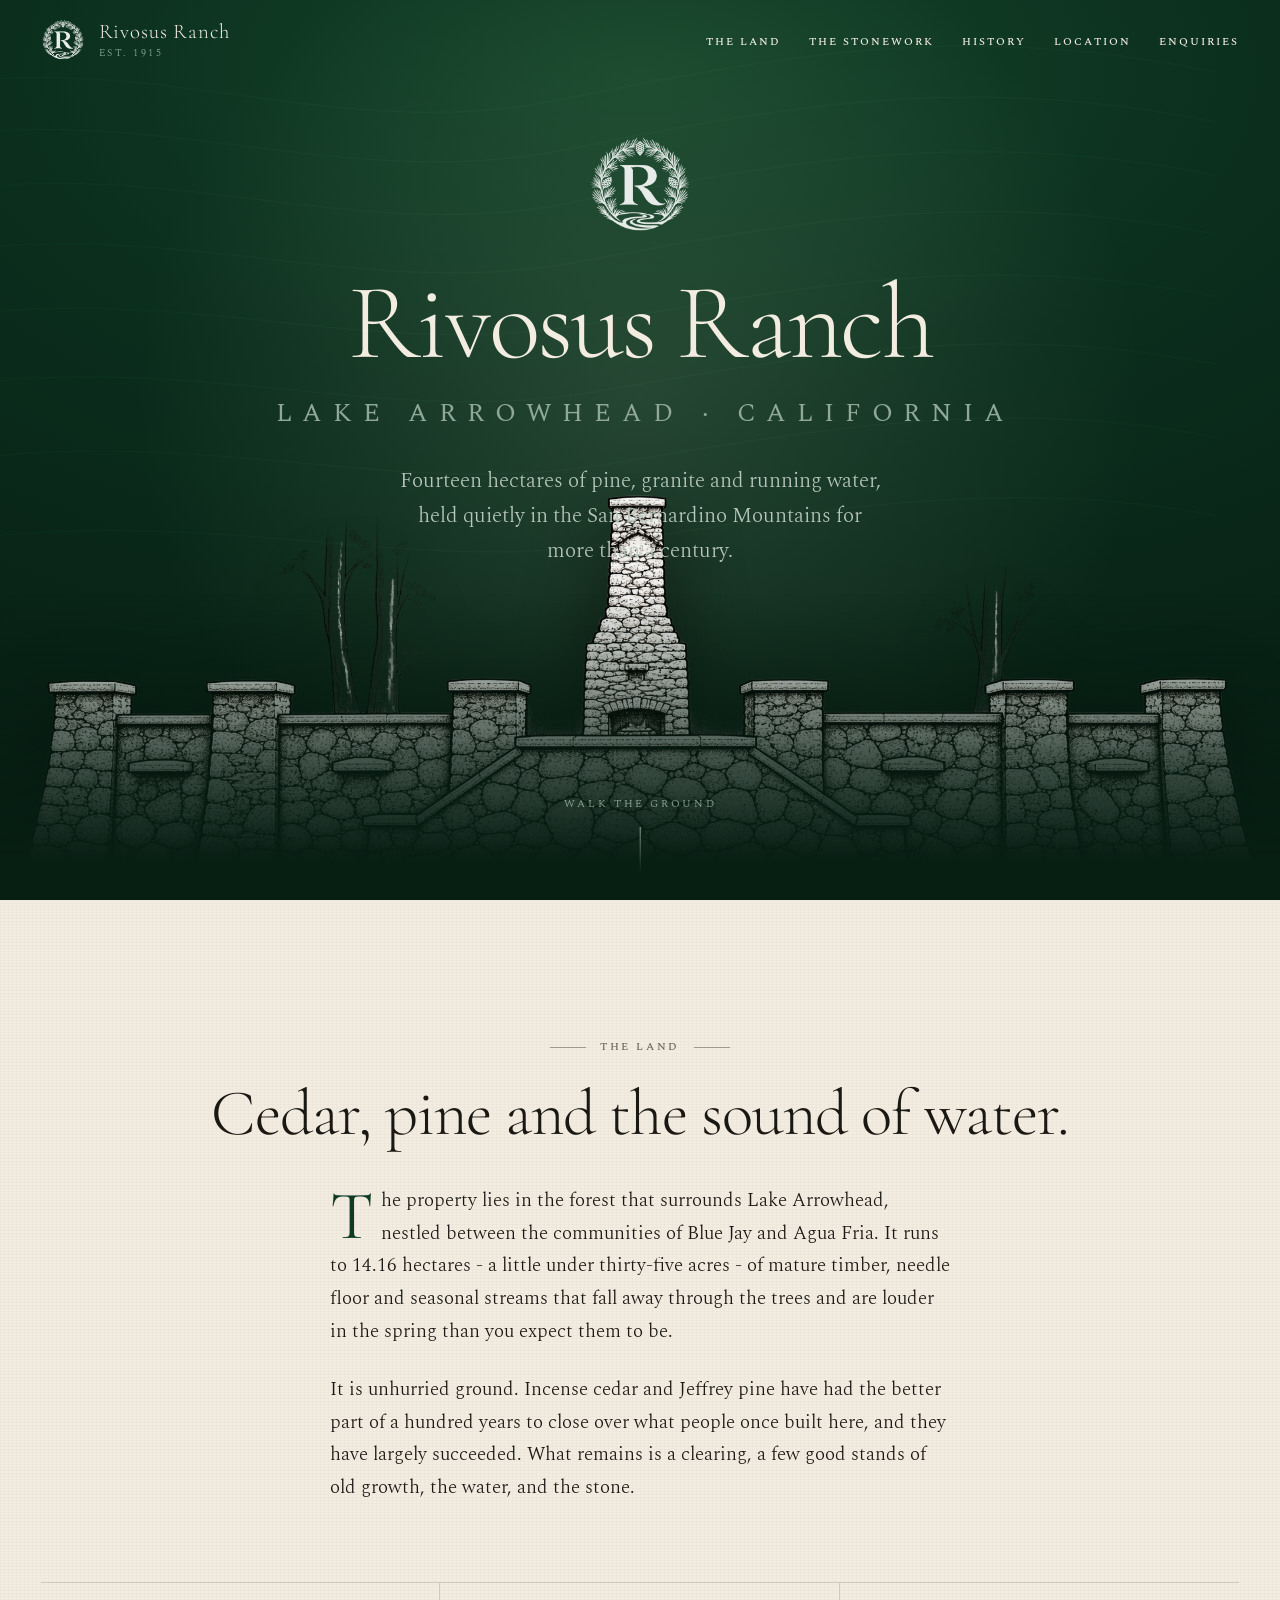
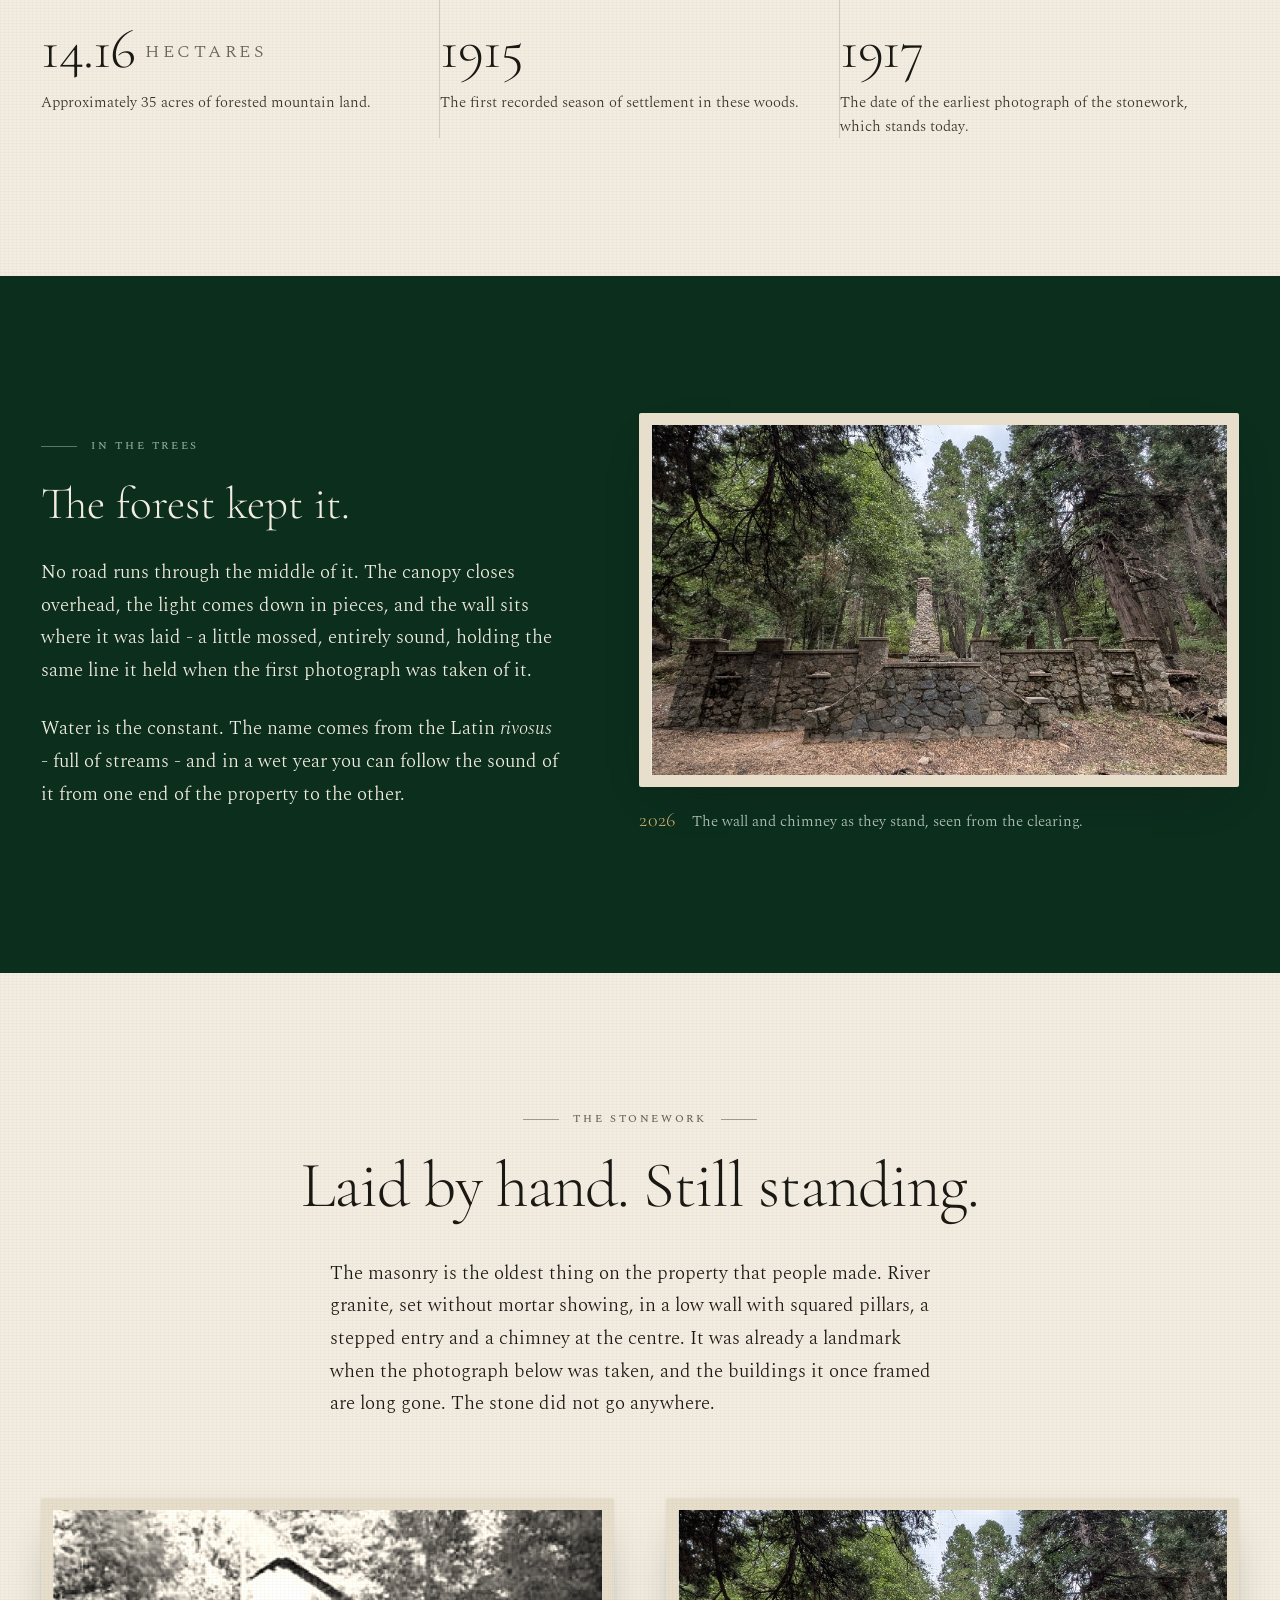
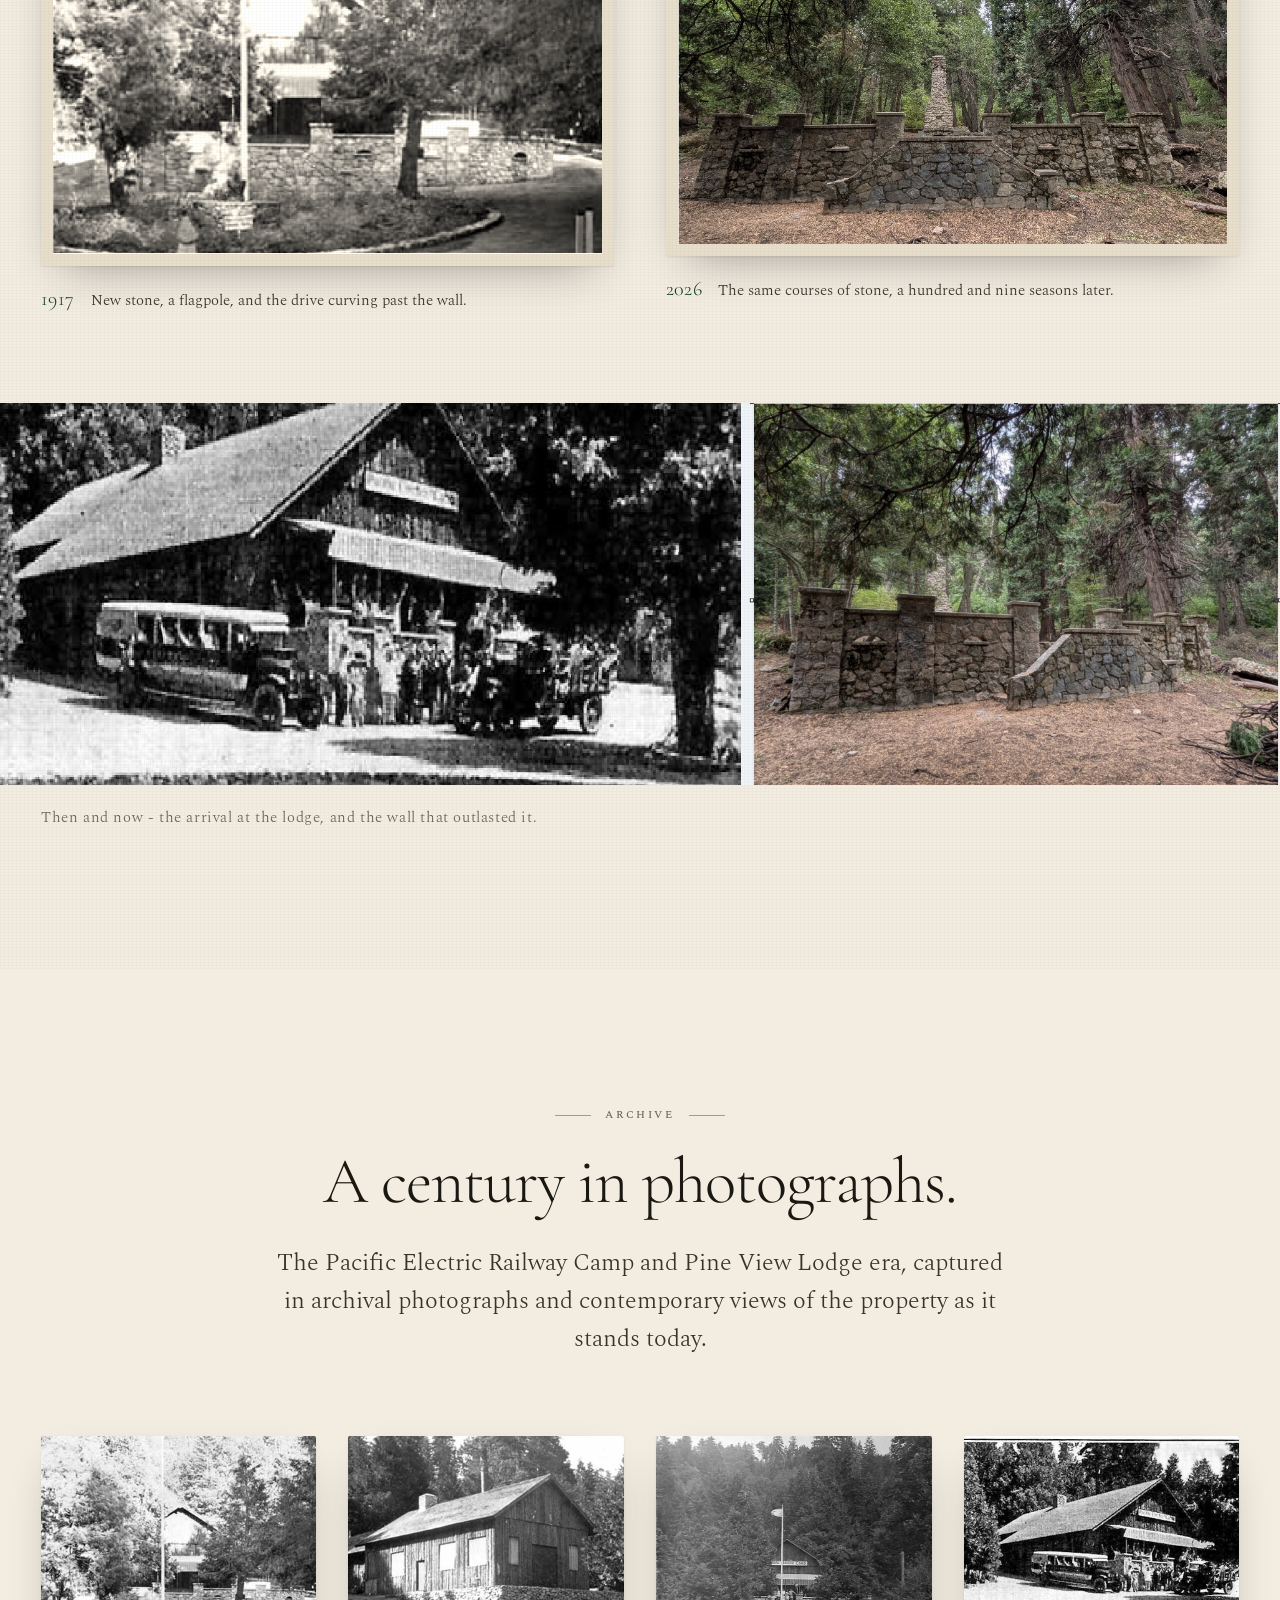
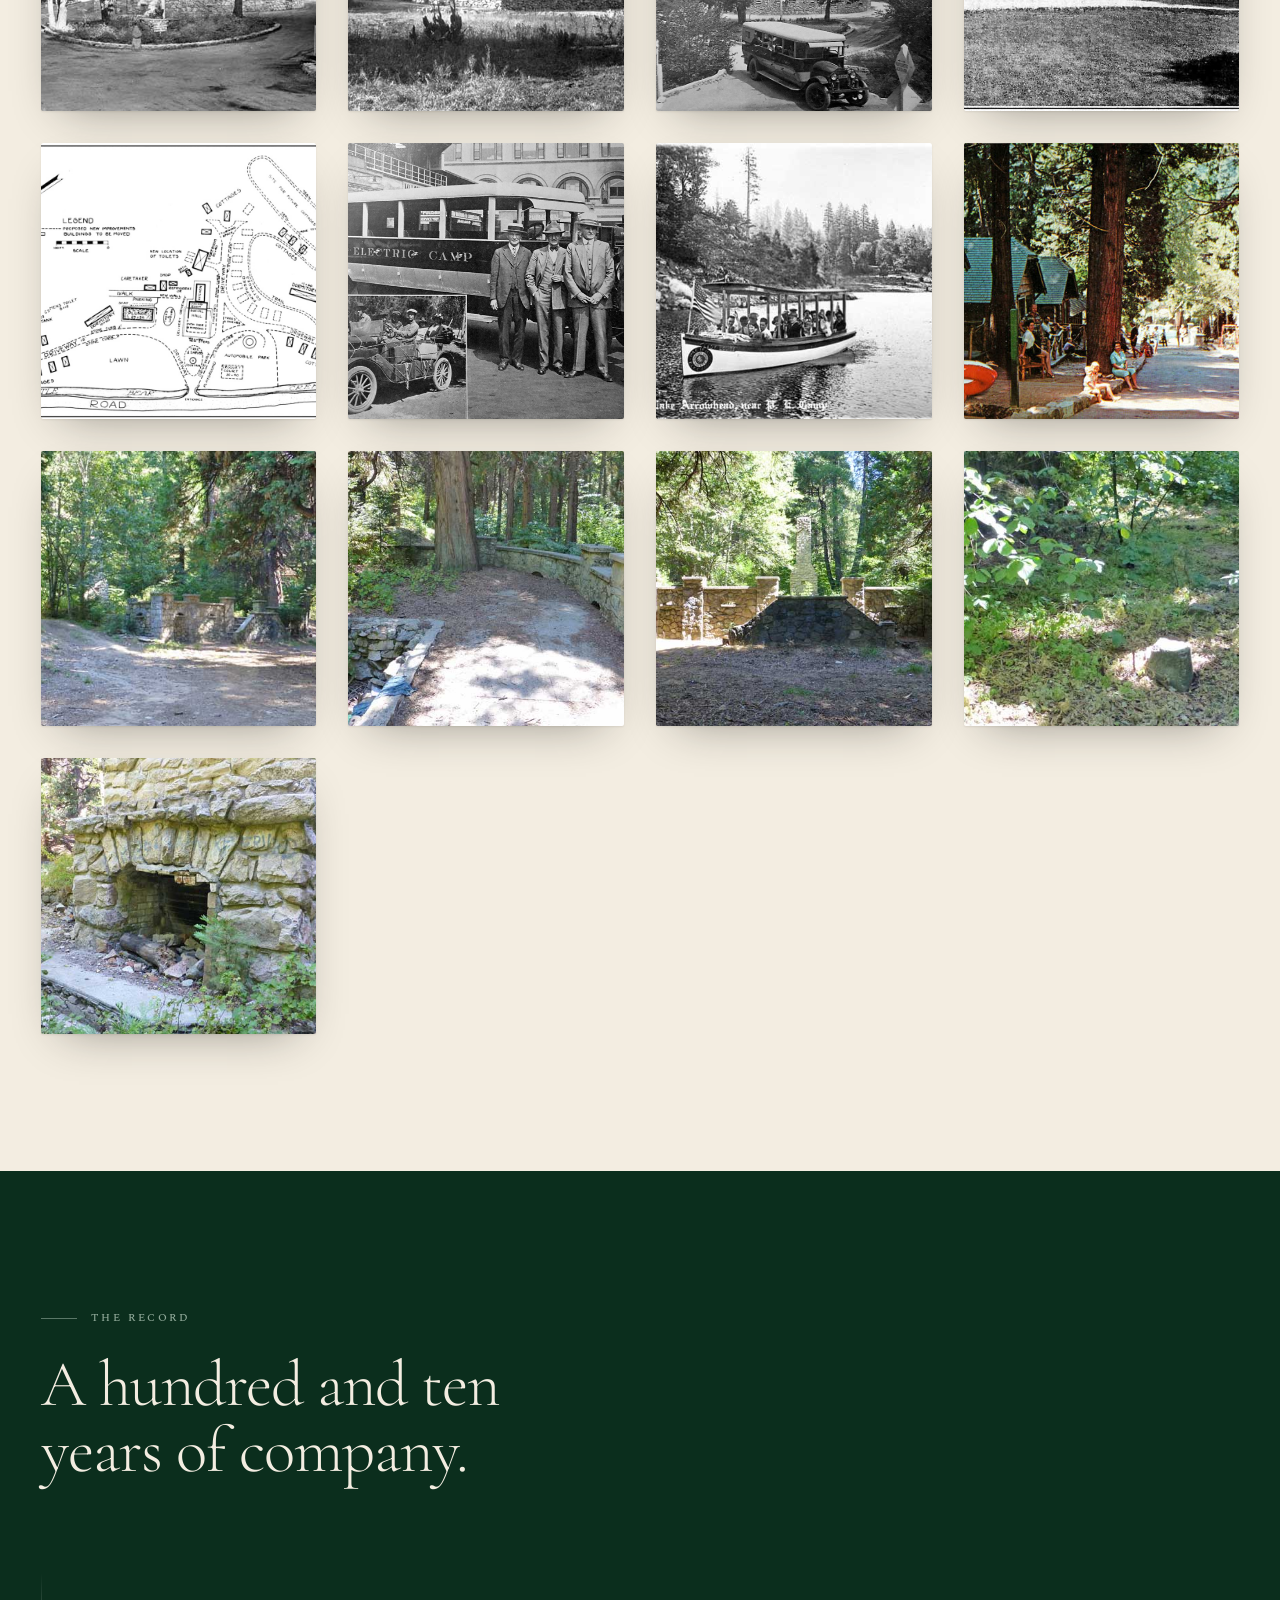
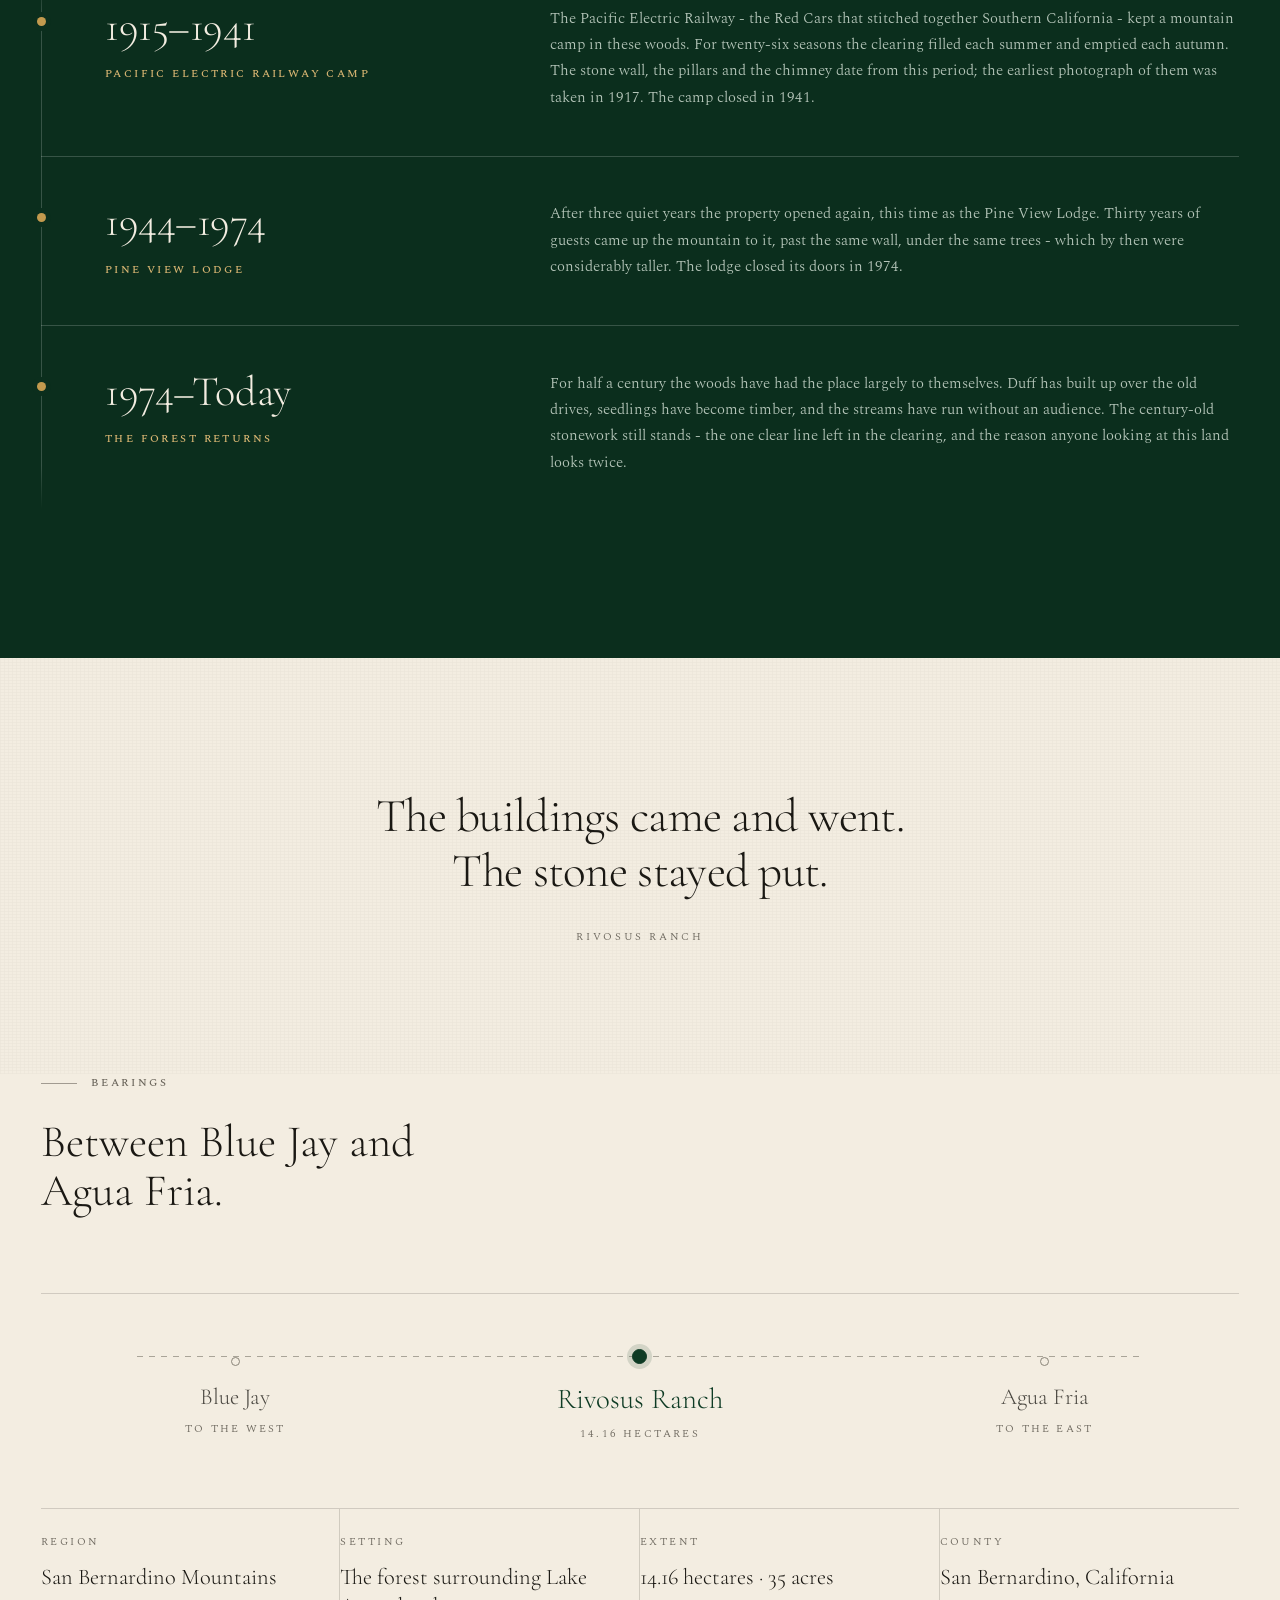
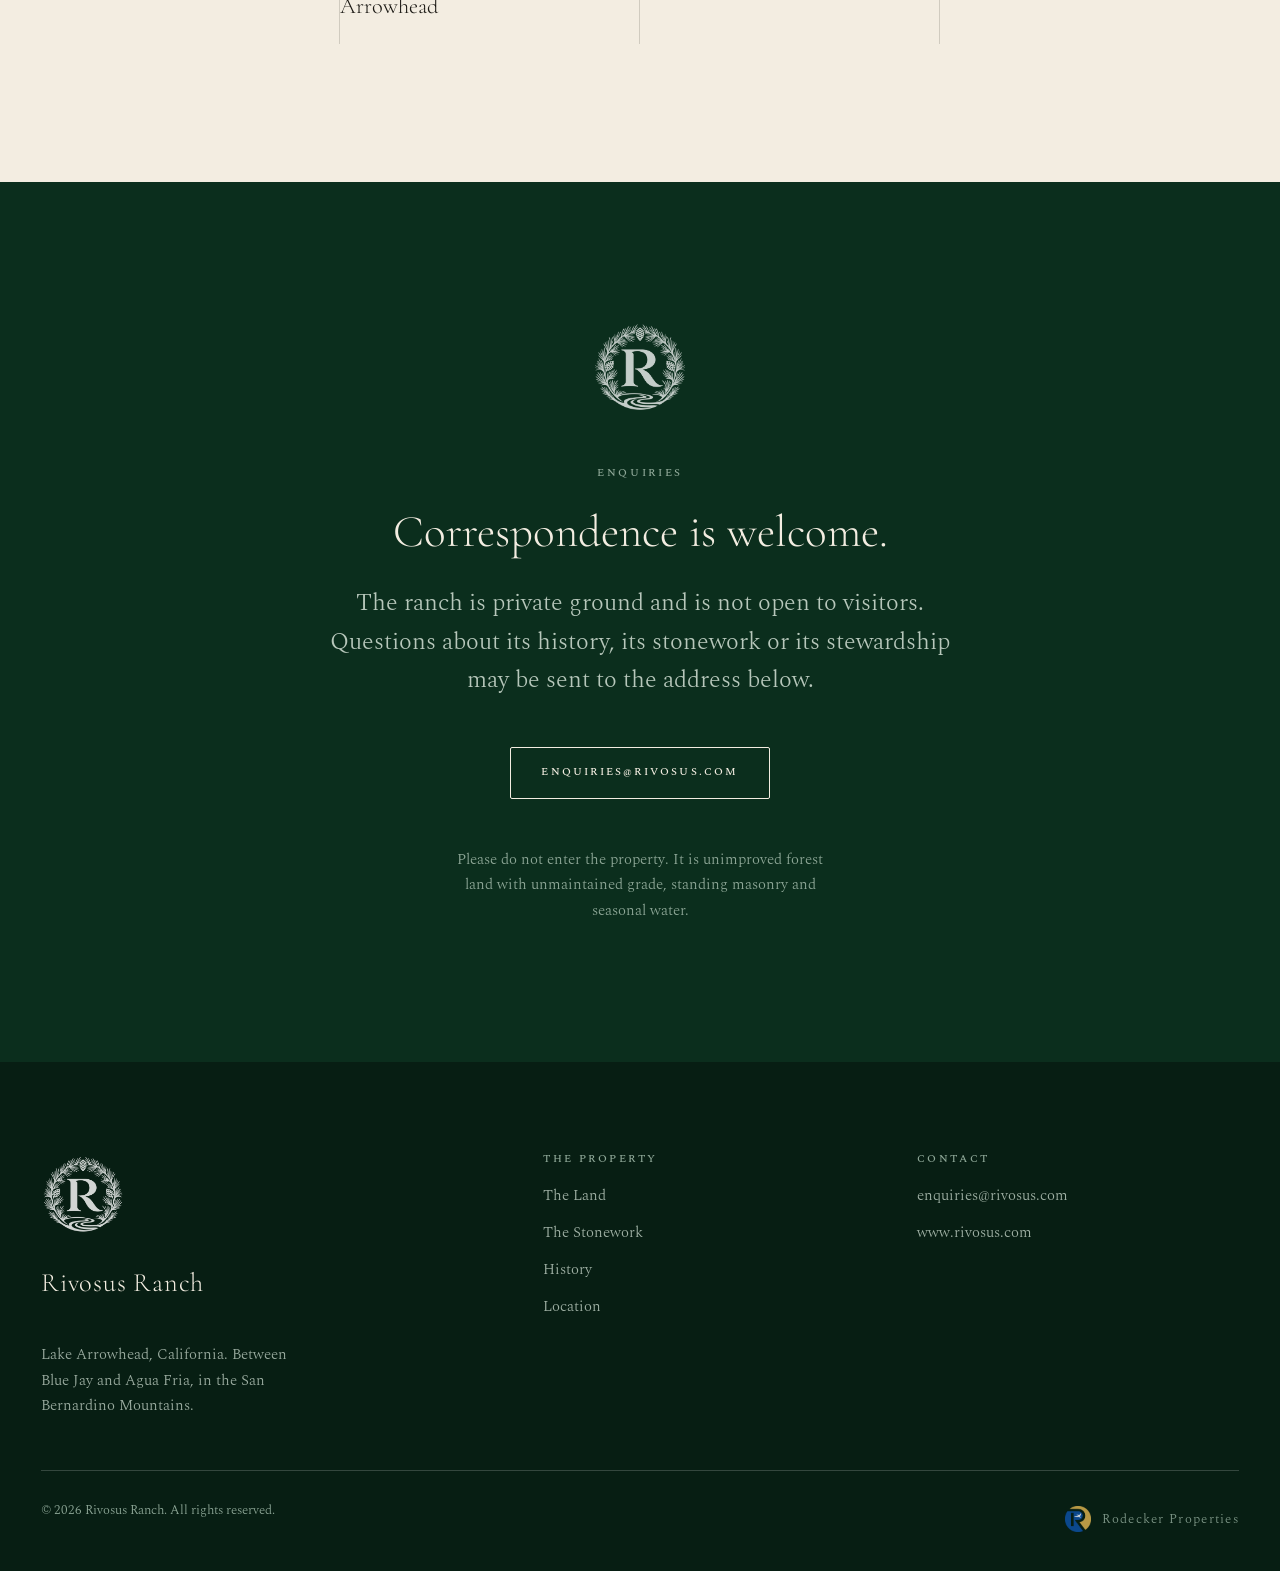
==== commit f40fa733: "Add gallery section with 13 historical and contemporary photographs - Add 13 Pacific Electric Railwa" ====
--- a/index.html
+++ b/index.html
@@ -253,6 +253,91 @@
   </section>
 
   <!-- ==================================================================
+       GALLERY - historical and contemporary photographs
+       =================================================================== -->
+  <section class="section section--parchment" id="gallery">
+    <div class="wrap">
+      <div data-reveal>
+        <p class="eyebrow eyebrow--center">Archive</p>
+        <h2 class="t-xxl statement">A century in photographs.</h2>
+      </div>
+
+      <p class="lede" style="text-align:center;max-width:62ch;margin:1.75rem auto 0" data-reveal style="--reveal-delay:120ms">
+        The Pacific Electric Railway Camp and Pine View Lodge era, captured in archival photographs and contemporary views of the property as it stands today.
+      </p>
+
+      <div class="gallery-grid" data-reveal style="--reveal-delay:200ms;margin-top:clamp(3rem,6vw,5rem)">
+        <!-- Historical PE Camp Photos -->
+        <figure class="gallery-item gallery-item--clickable" data-lightbox="assets/img/Entrance-PE-Camp-c1930s-sm.jpg" data-lightbox-caption="Entrance to the Pacific Electric Camp, circa 1930s">
+          <img src="assets/img/Entrance-PE-Camp-c1930s-sm.jpg" alt="Entrance to the Pacific Electric Camp, circa 1930s" loading="lazy" decoding="async">
+          <figcaption>Entrance, circa 1930s</figcaption>
+        </figure>
+
+        <figure class="gallery-item gallery-item--clickable" data-lightbox="assets/img/PE_Vacation_Camp_Rec_Hall_1918-sm.jpg" data-lightbox-caption="Pacific Electric Vacation Camp Recreation Hall, 1918">
+          <img src="assets/img/PE_Vacation_Camp_Rec_Hall_1918-sm.jpg" alt="PE Vacation Camp Recreation Hall 1918" loading="lazy" decoding="async">
+          <figcaption>Recreation Hall, 1918</figcaption>
+        </figure>
+
+        <figure class="gallery-item gallery-item--clickable" data-lightbox="assets/img/camp-photo-june-1927.jpg" data-lightbox-caption="Camp photograph from June 1927 showing the grounds and guests">
+          <img src="assets/img/camp-photo-june-1927.jpg" alt="Camp photograph from June 1927" loading="lazy" decoding="async">
+          <figcaption>Camp grounds, June 1927</figcaption>
+        </figure>
+
+        <figure class="gallery-item gallery-item--clickable" data-lightbox="assets/img/PE-magazine-c1920-banner-photo.jpg" data-lightbox-caption="Pacific Electric Magazine cover photo, circa 1920">
+          <img src="assets/img/PE-magazine-c1920-banner-photo.jpg" alt="Pacific Electric Magazine photo circa 1920" loading="lazy" decoding="async">
+          <figcaption>PE Magazine, circa 1920</figcaption>
+        </figure>
+
+        <figure class="gallery-item gallery-item--clickable" data-lightbox="assets/img/pe-camp-map-1924.jpg" data-lightbox-caption="Camp map and layout from 1924">
+          <img src="assets/img/pe-camp-map-1924.jpg" alt="Pacific Electric Camp map from 1924" loading="lazy" decoding="async">
+          <figcaption>Camp map, 1924</figcaption>
+        </figure>
+
+        <figure class="gallery-item gallery-item--clickable" data-lightbox="assets/img/new-camp-bus.jpg" data-lightbox-caption="New camp bus from the Pacific Electric era">
+          <img src="assets/img/new-camp-bus.jpg" alt="Camp bus from the Pacific Electric era" loading="lazy" decoding="async">
+          <figcaption>Camp bus</figcaption>
+        </figure>
+
+        <figure class="gallery-item gallery-item--clickable" data-lightbox="assets/img/Lady-Louise-sm.jpg" data-lightbox-caption="The Lady Louise">
+          <img src="assets/img/Lady-Louise-sm.jpg" alt="The Lady Louise" loading="lazy" decoding="async">
+          <figcaption>The Lady Louise</figcaption>
+        </figure>
+
+        <figure class="gallery-item gallery-item--clickable" data-lightbox="assets/img/pine-view-lodge-postcard.jpg" data-lightbox-caption="Pine View Lodge postcard from the 1944-1974 era">
+          <img src="assets/img/pine-view-lodge-postcard.jpg" alt="Pine View Lodge postcard" loading="lazy" decoding="async">
+          <figcaption>Pine View Lodge postcard</figcaption>
+        </figure>
+
+        <!-- Contemporary Documentation -->
+        <figure class="gallery-item gallery-item--clickable" data-lightbox="assets/img/2015-09-06-from-driveway.jpg" data-lightbox-caption="Current view from the driveway">
+          <img src="assets/img/2015-09-06-from-driveway.jpg" alt="Current view from the driveway" loading="lazy" decoding="async">
+          <figcaption>From the driveway, 2015</figcaption>
+        </figure>
+
+        <figure class="gallery-item gallery-item--clickable" data-lightbox="assets/img/2015-09-06-on-the-porch.jpg" data-lightbox-caption="Contemporary view of the property porch">
+          <img src="assets/img/2015-09-06-on-the-porch.jpg" alt="View of the property porch" loading="lazy" decoding="async">
+          <figcaption>On the grounds, 2015</figcaption>
+        </figure>
+
+        <figure class="gallery-item gallery-item--clickable" data-lightbox="assets/img/2015-09-06-rockwork.jpg" data-lightbox-caption="Detail of the historic stonework">
+          <img src="assets/img/2015-09-06-rockwork.jpg" alt="Detail of the historic stonework" loading="lazy" decoding="async">
+          <figcaption>Stonework detail, 2015</figcaption>
+        </figure>
+
+        <figure class="gallery-item gallery-item--clickable" data-lightbox="assets/img/2015-09-06-cabin-piers.jpg" data-lightbox-caption="Cabin piers and foundations">
+          <img src="assets/img/2015-09-06-cabin-piers.jpg" alt="Cabin piers and foundations" loading="lazy" decoding="async">
+          <figcaption>Cabin piers, 2015</figcaption>
+        </figure>
+
+        <figure class="gallery-item gallery-item--clickable" data-lightbox="assets/img/2015-09-06-fireplace.jpg" data-lightbox-caption="Historic fireplace remains">
+          <img src="assets/img/2015-09-06-fireplace.jpg" alt="Historic fireplace remains" loading="lazy" decoding="async">
+          <figcaption>Fireplace, 2015</figcaption>
+        </figure>
+      </div>
+    </div>
+  </section>
+
+  <!-- ==================================================================
        THE RECORD - history
        =================================================================== -->
   <section class="section section--pine" id="record">
--- a/assets/css/site.css
+++ b/assets/css/site.css
@@ -272,6 +272,73 @@
   letter-spacing: 0.04em;
 }
 
+/* ---------- 5b. Gallery --------------------------------------------------- */
+/* Grid of clickable image thumbnails with lightbox integration. */
+
+.gallery-grid {
+  display: grid;
+  grid-template-columns: repeat(auto-fit, minmax(220px, 1fr));
+  gap: clamp(1rem, 2.5vw, 2rem);
+}
+
+.gallery-item {
+  position: relative;
+  overflow: hidden;
+  border-radius: var(--radius);
+  background: var(--parchment-200);
+  margin: 0;
+  aspect-ratio: 1;
+  box-shadow: var(--shadow-plate);
+  transition: transform .4s var(--ease), box-shadow .4s var(--ease);
+}
+
+.gallery-item img {
+  width: 100%;
+  height: 100%;
+  object-fit: cover;
+  display: block;
+  transition: transform .5s var(--ease);
+}
+
+.gallery-item--clickable {
+  cursor: zoom-in;
+}
+
+.gallery-item--clickable:hover {
+  transform: translateY(-4px);
+  box-shadow: 0 12px 32px -8px rgba(26, 24, 19, 0.3);
+}
+
+.gallery-item--clickable:hover img {
+  transform: scale(1.045);
+}
+
+.gallery-item figcaption {
+  position: absolute;
+  bottom: 0;
+  left: 0;
+  right: 0;
+  background: linear-gradient(to top, rgba(7, 30, 19, 0.92), transparent);
+  color: var(--parchment-100);
+  padding: 1rem 0.9rem 0.85rem;
+  font-size: var(--t-sm);
+  text-align: center;
+  opacity: 0;
+  transition: opacity .4s var(--ease);
+}
+
+.gallery-item:hover figcaption {
+  opacity: 1;
+}
+
+@media (max-width: 720px) {
+  .gallery-grid {
+    grid-template-columns: repeat(auto-fit, minmax(150px, 1fr));
+    gap: 1rem;
+  }
+  .gallery-item { aspect-ratio: 1; }
+}
+
 /* ---------- 6. Timeline ---------------------------------------------------- */
 
 .timeline { position: relative; margin-top: clamp(3rem, 6vw, 5rem); }
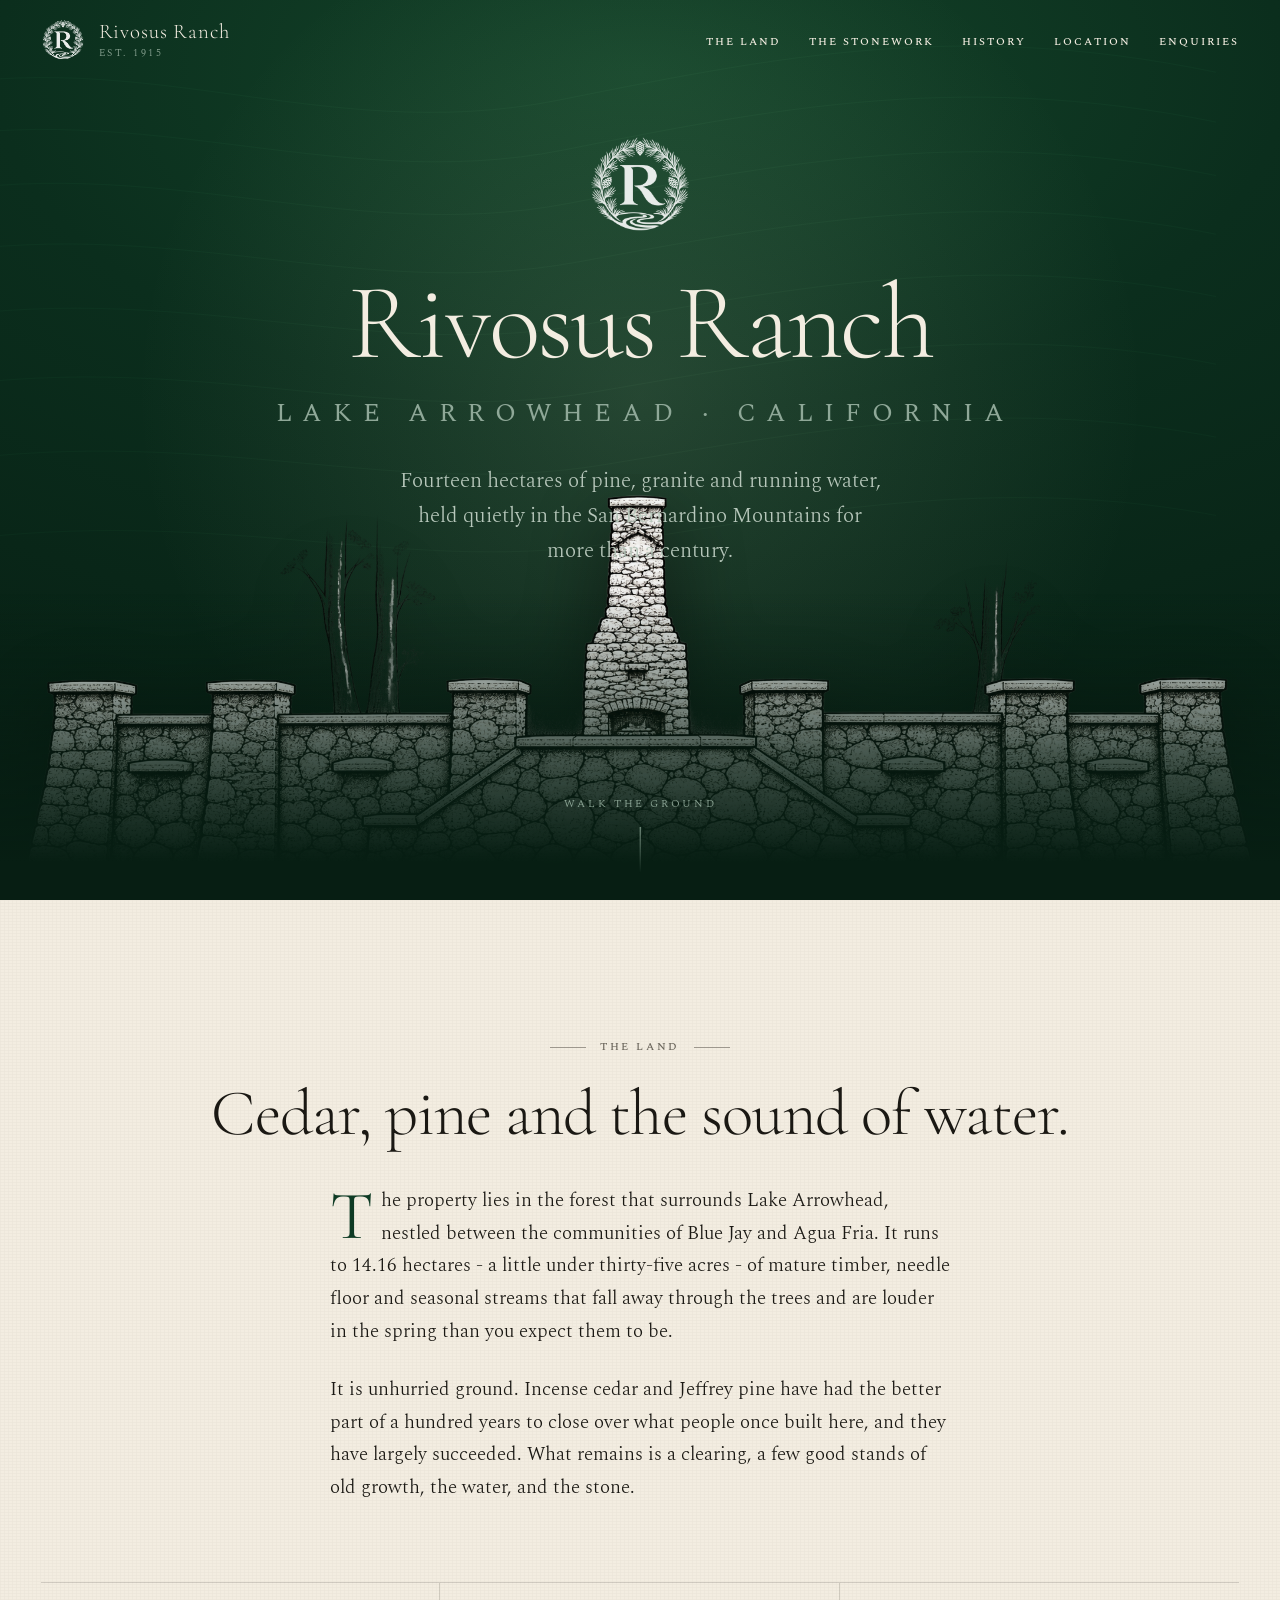
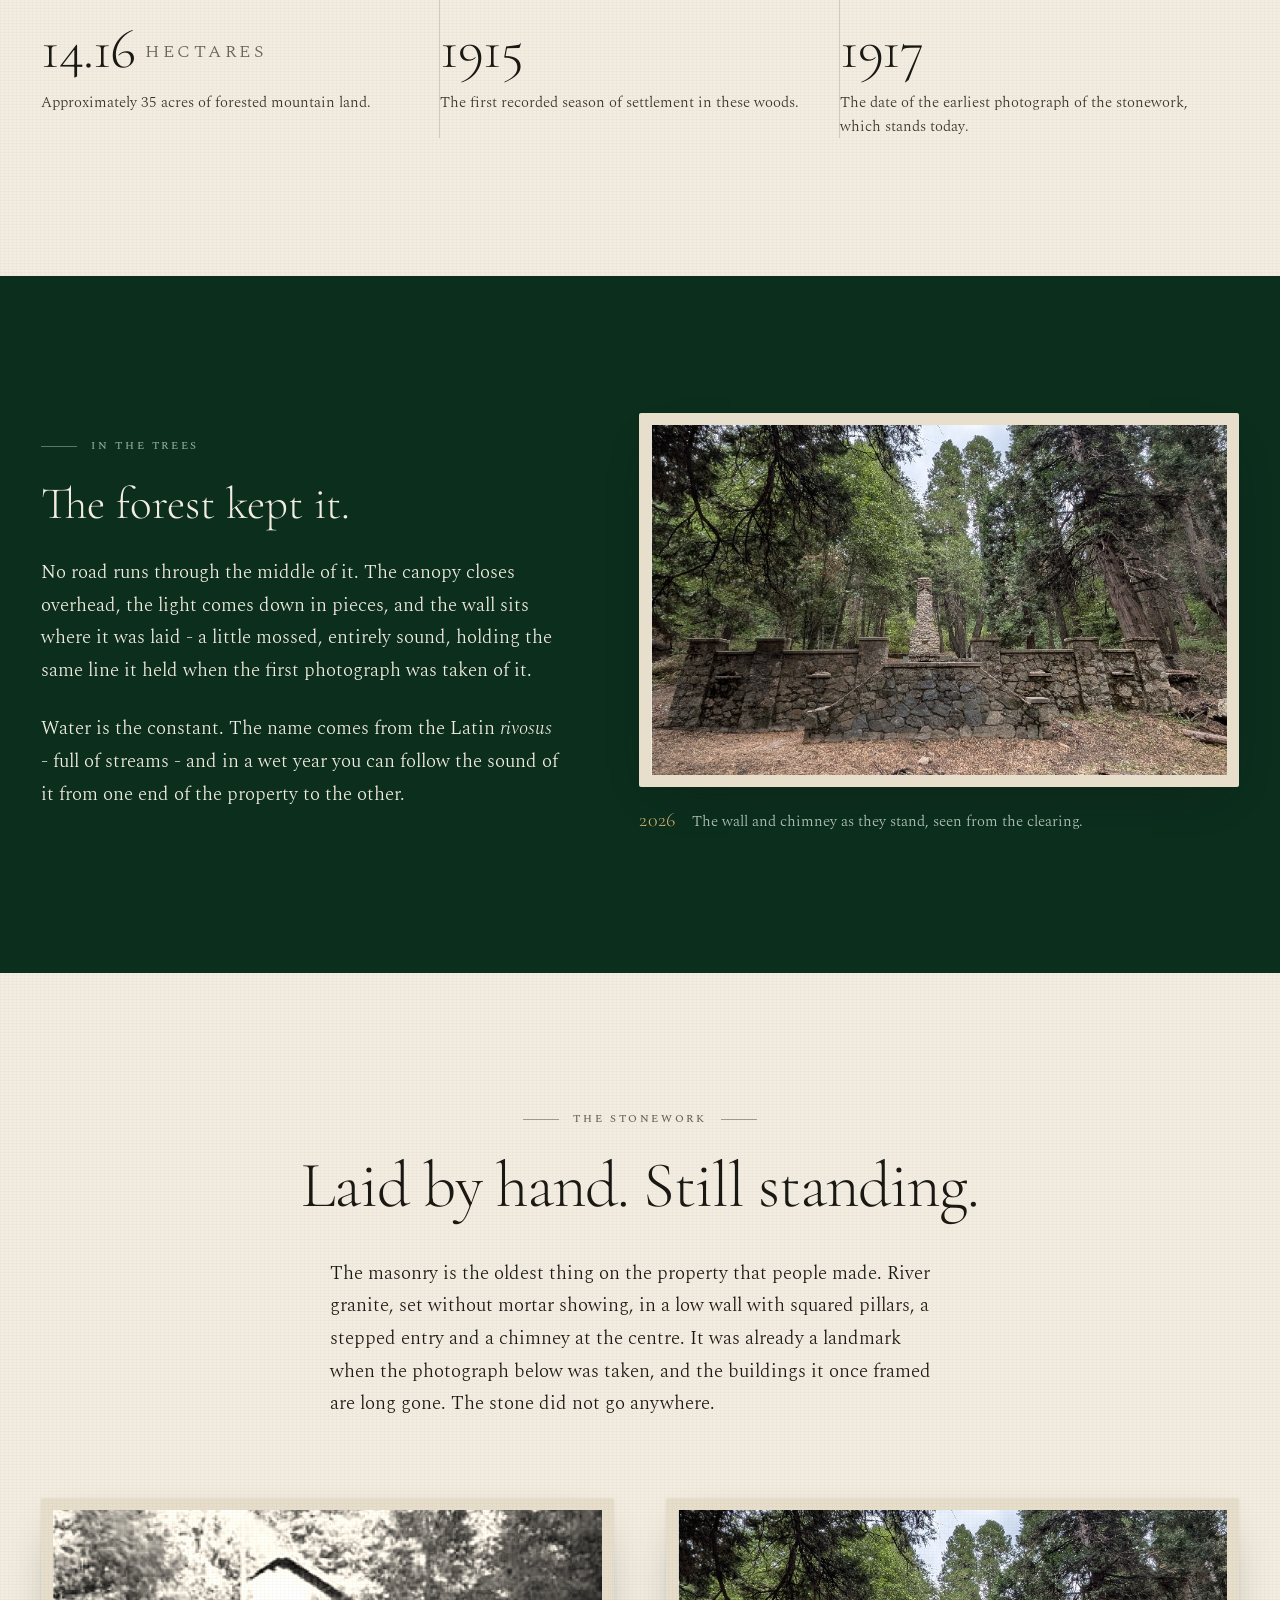
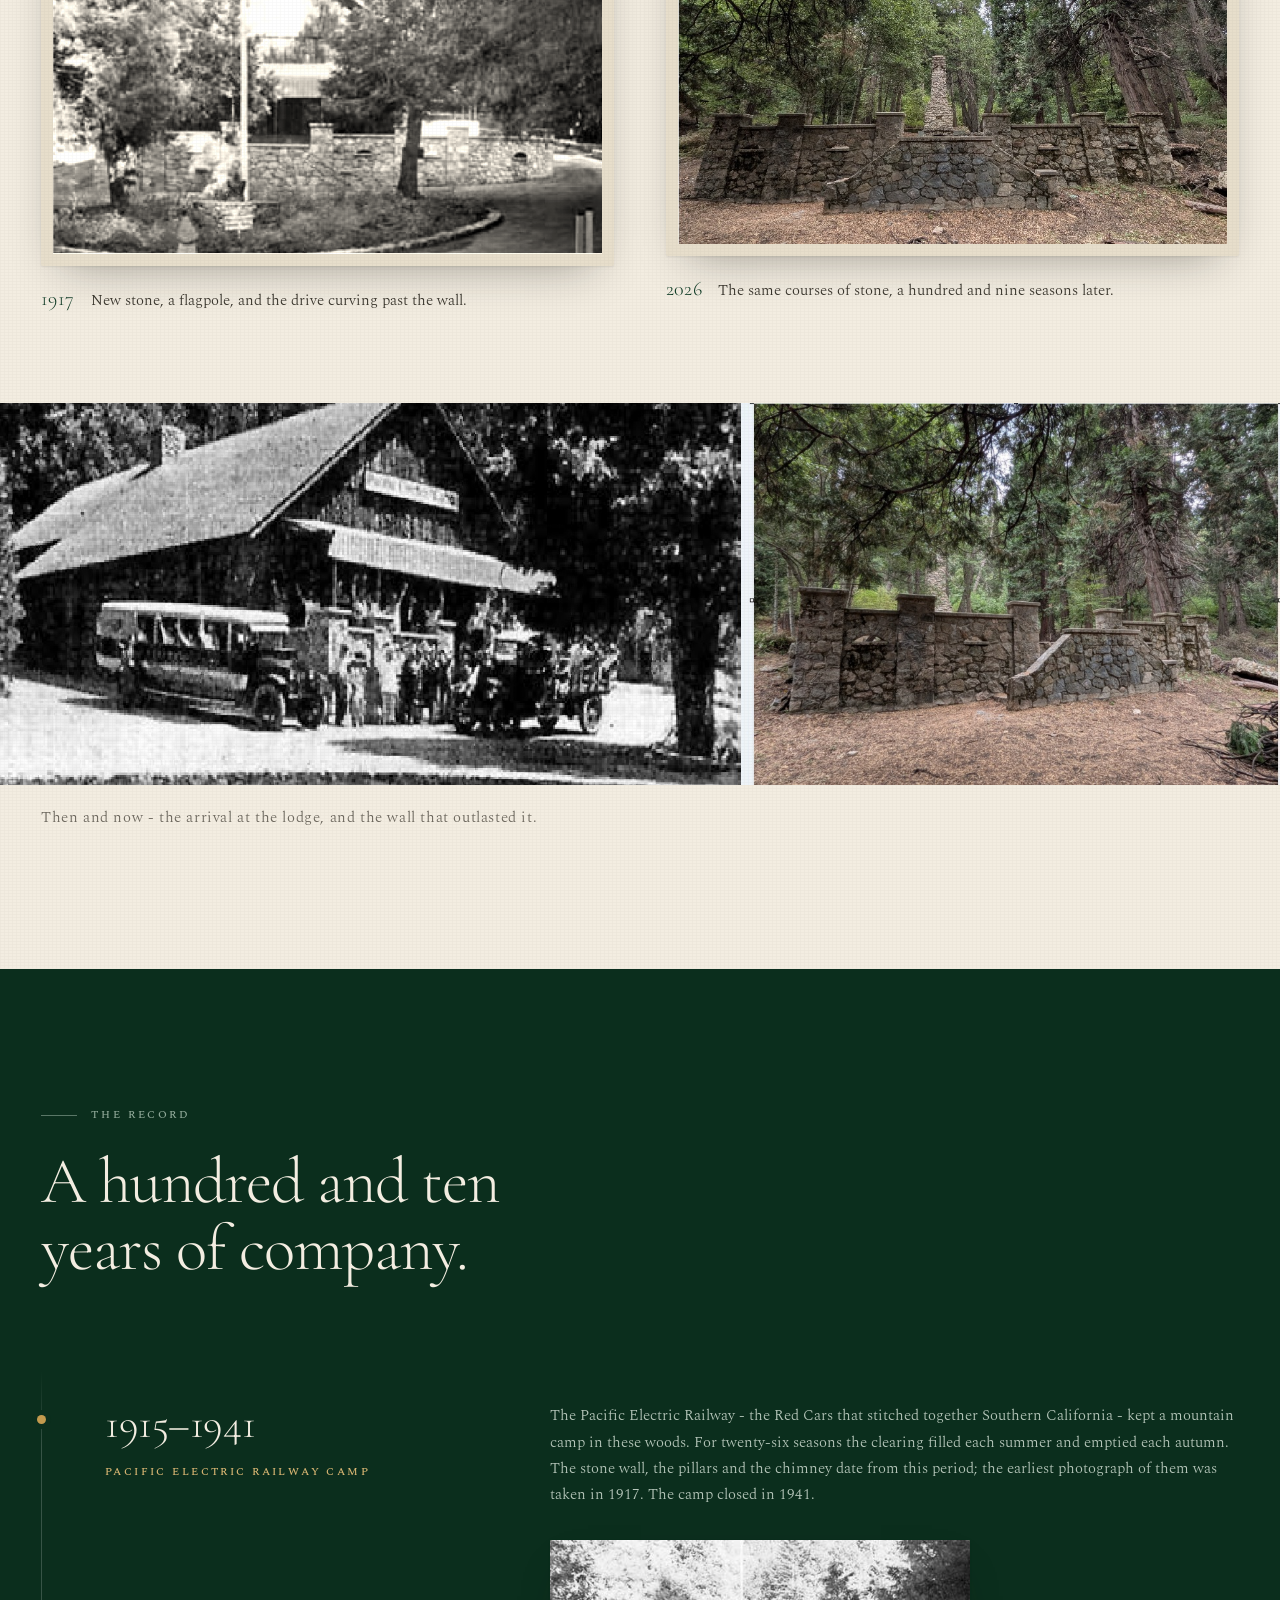
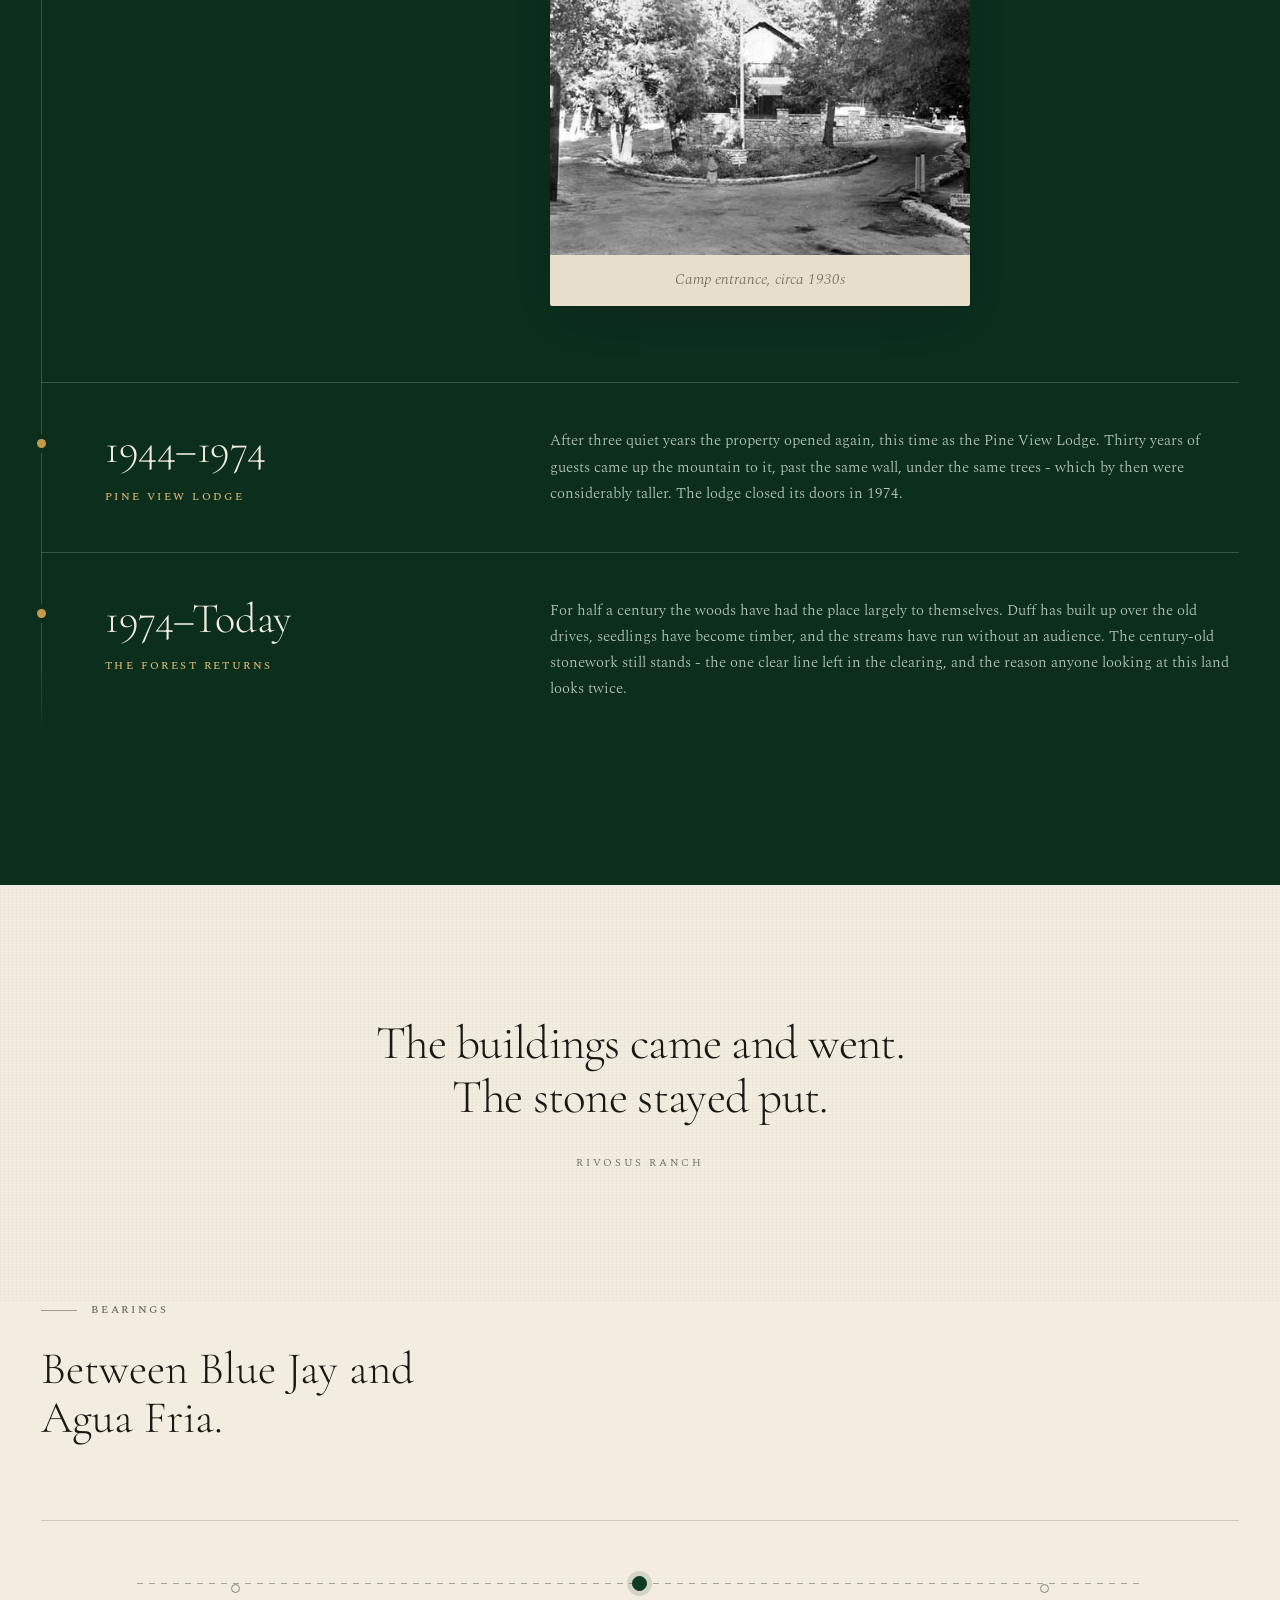
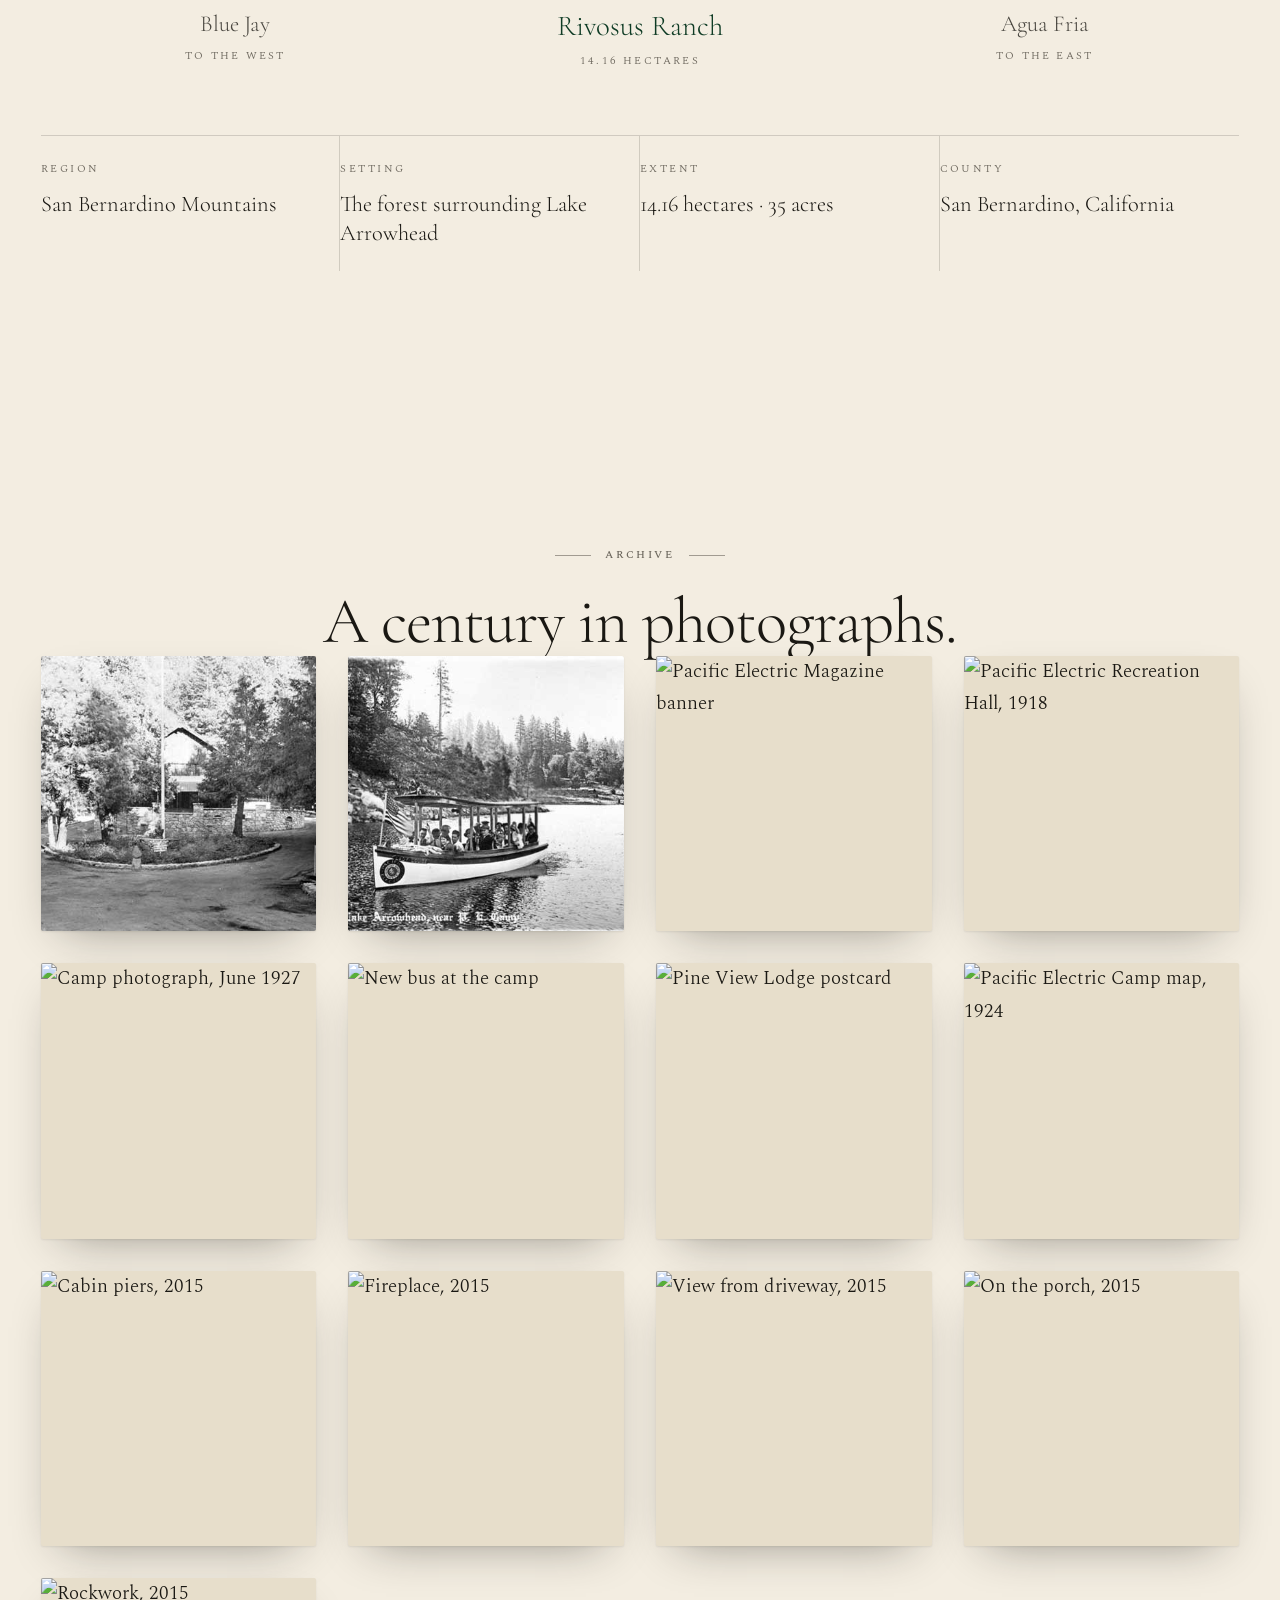
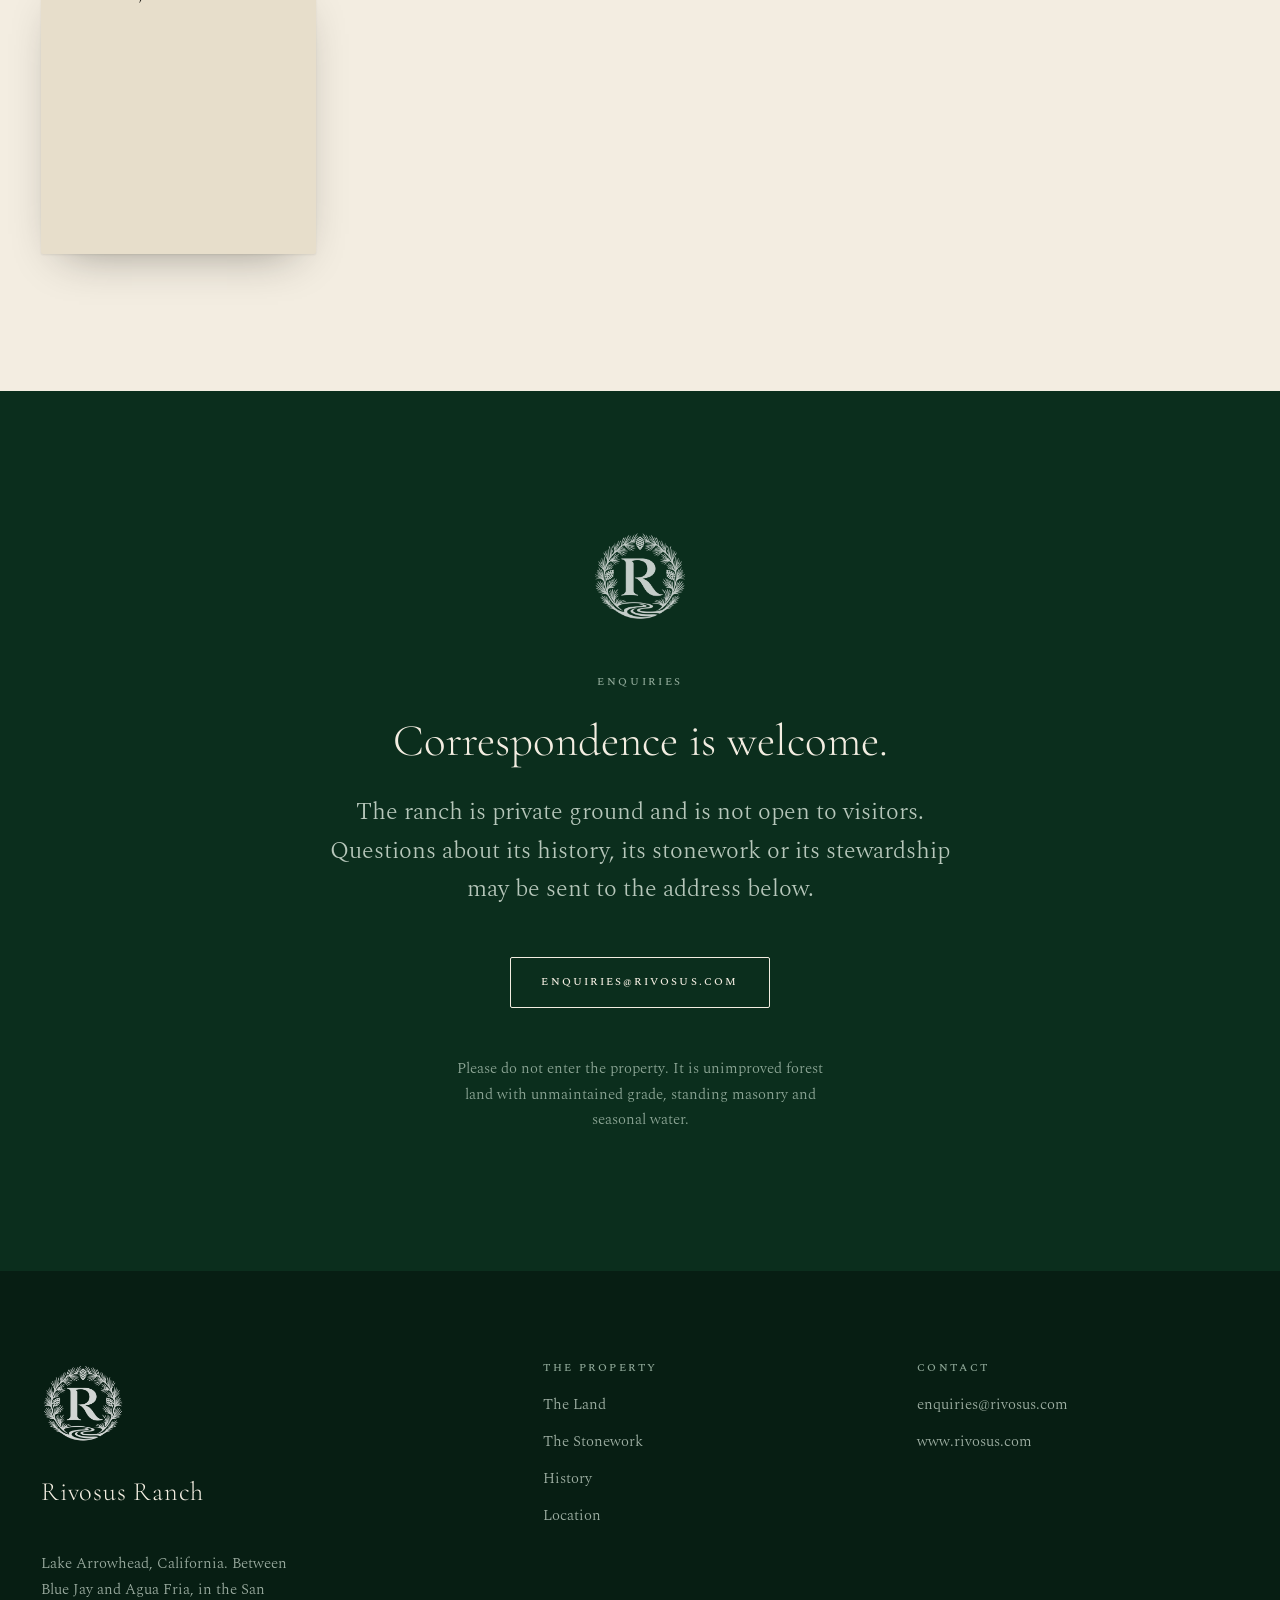
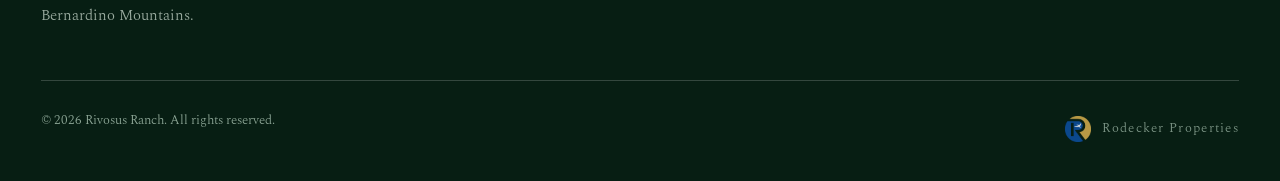
==== commit ae076e35: "Reorganize gallery: scatter photos through narrative, move full archive to page end - Add historical" ====
--- a/index.html
+++ b/index.html
@@ -253,91 +253,6 @@
   </section>
 
   <!-- ==================================================================
-       GALLERY - historical and contemporary photographs
-       =================================================================== -->
-  <section class="section section--parchment" id="gallery">
-    <div class="wrap">
-      <div data-reveal>
-        <p class="eyebrow eyebrow--center">Archive</p>
-        <h2 class="t-xxl statement">A century in photographs.</h2>
-      </div>
-
-      <p class="lede" style="text-align:center;max-width:62ch;margin:1.75rem auto 0" data-reveal style="--reveal-delay:120ms">
-        The Pacific Electric Railway Camp and Pine View Lodge era, captured in archival photographs and contemporary views of the property as it stands today.
-      </p>
-
-      <div class="gallery-grid" data-reveal style="--reveal-delay:200ms;margin-top:clamp(3rem,6vw,5rem)">
-        <!-- Historical PE Camp Photos -->
-        <figure class="gallery-item gallery-item--clickable" data-lightbox="assets/img/Entrance-PE-Camp-c1930s-sm.jpg" data-lightbox-caption="Entrance to the Pacific Electric Camp, circa 1930s">
-          <img src="assets/img/Entrance-PE-Camp-c1930s-sm.jpg" alt="Entrance to the Pacific Electric Camp, circa 1930s" loading="lazy" decoding="async">
-          <figcaption>Entrance, circa 1930s</figcaption>
-        </figure>
-
-        <figure class="gallery-item gallery-item--clickable" data-lightbox="assets/img/PE_Vacation_Camp_Rec_Hall_1918-sm.jpg" data-lightbox-caption="Pacific Electric Vacation Camp Recreation Hall, 1918">
-          <img src="assets/img/PE_Vacation_Camp_Rec_Hall_1918-sm.jpg" alt="PE Vacation Camp Recreation Hall 1918" loading="lazy" decoding="async">
-          <figcaption>Recreation Hall, 1918</figcaption>
-        </figure>
-
-        <figure class="gallery-item gallery-item--clickable" data-lightbox="assets/img/camp-photo-june-1927.jpg" data-lightbox-caption="Camp photograph from June 1927 showing the grounds and guests">
-          <img src="assets/img/camp-photo-june-1927.jpg" alt="Camp photograph from June 1927" loading="lazy" decoding="async">
-          <figcaption>Camp grounds, June 1927</figcaption>
-        </figure>
-
-        <figure class="gallery-item gallery-item--clickable" data-lightbox="assets/img/PE-magazine-c1920-banner-photo.jpg" data-lightbox-caption="Pacific Electric Magazine cover photo, circa 1920">
-          <img src="assets/img/PE-magazine-c1920-banner-photo.jpg" alt="Pacific Electric Magazine photo circa 1920" loading="lazy" decoding="async">
-          <figcaption>PE Magazine, circa 1920</figcaption>
-        </figure>
-
-        <figure class="gallery-item gallery-item--clickable" data-lightbox="assets/img/pe-camp-map-1924.jpg" data-lightbox-caption="Camp map and layout from 1924">
-          <img src="assets/img/pe-camp-map-1924.jpg" alt="Pacific Electric Camp map from 1924" loading="lazy" decoding="async">
-          <figcaption>Camp map, 1924</figcaption>
-        </figure>
-
-        <figure class="gallery-item gallery-item--clickable" data-lightbox="assets/img/new-camp-bus.jpg" data-lightbox-caption="New camp bus from the Pacific Electric era">
-          <img src="assets/img/new-camp-bus.jpg" alt="Camp bus from the Pacific Electric era" loading="lazy" decoding="async">
-          <figcaption>Camp bus</figcaption>
-        </figure>
-
-        <figure class="gallery-item gallery-item--clickable" data-lightbox="assets/img/Lady-Louise-sm.jpg" data-lightbox-caption="The Lady Louise">
-          <img src="assets/img/Lady-Louise-sm.jpg" alt="The Lady Louise" loading="lazy" decoding="async">
-          <figcaption>The Lady Louise</figcaption>
-        </figure>
-
-        <figure class="gallery-item gallery-item--clickable" data-lightbox="assets/img/pine-view-lodge-postcard.jpg" data-lightbox-caption="Pine View Lodge postcard from the 1944-1974 era">
-          <img src="assets/img/pine-view-lodge-postcard.jpg" alt="Pine View Lodge postcard" loading="lazy" decoding="async">
-          <figcaption>Pine View Lodge postcard</figcaption>
-        </figure>
-
-        <!-- Contemporary Documentation -->
-        <figure class="gallery-item gallery-item--clickable" data-lightbox="assets/img/2015-09-06-from-driveway.jpg" data-lightbox-caption="Current view from the driveway">
-          <img src="assets/img/2015-09-06-from-driveway.jpg" alt="Current view from the driveway" loading="lazy" decoding="async">
-          <figcaption>From the driveway, 2015</figcaption>
-        </figure>
-
-        <figure class="gallery-item gallery-item--clickable" data-lightbox="assets/img/2015-09-06-on-the-porch.jpg" data-lightbox-caption="Contemporary view of the property porch">
-          <img src="assets/img/2015-09-06-on-the-porch.jpg" alt="View of the property porch" loading="lazy" decoding="async">
-          <figcaption>On the grounds, 2015</figcaption>
-        </figure>
-
-        <figure class="gallery-item gallery-item--clickable" data-lightbox="assets/img/2015-09-06-rockwork.jpg" data-lightbox-caption="Detail of the historic stonework">
-          <img src="assets/img/2015-09-06-rockwork.jpg" alt="Detail of the historic stonework" loading="lazy" decoding="async">
-          <figcaption>Stonework detail, 2015</figcaption>
-        </figure>
-
-        <figure class="gallery-item gallery-item--clickable" data-lightbox="assets/img/2015-09-06-cabin-piers.jpg" data-lightbox-caption="Cabin piers and foundations">
-          <img src="assets/img/2015-09-06-cabin-piers.jpg" alt="Cabin piers and foundations" loading="lazy" decoding="async">
-          <figcaption>Cabin piers, 2015</figcaption>
-        </figure>
-
-        <figure class="gallery-item gallery-item--clickable" data-lightbox="assets/img/2015-09-06-fireplace.jpg" data-lightbox-caption="Historic fireplace remains">
-          <img src="assets/img/2015-09-06-fireplace.jpg" alt="Historic fireplace remains" loading="lazy" decoding="async">
-          <figcaption>Fireplace, 2015</figcaption>
-        </figure>
-      </div>
-    </div>
-  </section>
-
-  <!-- ==================================================================
        THE RECORD - history
        =================================================================== -->
   <section class="section section--pine" id="record">
@@ -362,6 +277,10 @@
               period; the earliest photograph of them was taken in 1917. The camp
               closed in 1941.
             </p>
+            <figure class="photo-callout" data-reveal style="--reveal-delay:100ms">
+              <img src="assets/img/Entrance-PE-Camp-c1930s-sm.jpg" alt="Entrance to the Pacific Electric Camp, circa 1930s" loading="lazy" decoding="async">
+              <figcaption>Camp entrance, circa 1930s</figcaption>
+            </figure>
           </div>
         </article>
 
@@ -458,6 +377,73 @@
           <p class="bearing__key">County</p>
           <p class="bearing__val">San Bernardino, California</p>
         </div>
+      </div>
+    </div>
+  </section>
+
+  <!-- ==================================================================
+       ARCHIVE GALLERY - historical and contemporary photographs
+       =================================================================== -->
+  <section class="section section--parchment" id="gallery-archive">
+    <div class="wrap">
+      <div data-reveal>
+        <p class="eyebrow eyebrow--center">Archive</p>
+        <h2 class="t-xxl statement">A century in photographs.</h2>
+      </div>
+
+      <div class="gallery-grid" data-reveal style="--reveal-delay:80ms">
+        <figure class="gallery-item gallery-item--clickable" data-lightbox>
+          <img src="assets/img/Entrance-PE-Camp-c1930s-sm.jpg" alt="Entrance to the Pacific Electric Camp, circa 1930s" loading="lazy" decoding="async">
+          <figcaption>Camp entrance, circa 1930s</figcaption>
+        </figure>
+        <figure class="gallery-item gallery-item--clickable" data-lightbox>
+          <img src="assets/img/Lady-Louise-sm.jpg" alt="The Lady Louise at the Pacific Electric Camp" loading="lazy" decoding="async">
+          <figcaption>The Lady Louise</figcaption>
+        </figure>
+        <figure class="gallery-item gallery-item--clickable" data-lightbox>
+          <img src="assets/img/PE-Magazine-Banner-sm.jpg" alt="Pacific Electric Magazine banner" loading="lazy" decoding="async">
+          <figcaption>Magazine banner</figcaption>
+        </figure>
+        <figure class="gallery-item gallery-item--clickable" data-lightbox>
+          <img src="assets/img/PE-Recreation-Hall-1918-sm.jpg" alt="Pacific Electric Recreation Hall, 1918" loading="lazy" decoding="async">
+          <figcaption>Recreation Hall, 1918</figcaption>
+        </figure>
+        <figure class="gallery-item gallery-item--clickable" data-lightbox>
+          <img src="assets/img/Camp-Photo-June-1927-sm.jpg" alt="Camp photograph, June 1927" loading="lazy" decoding="async">
+          <figcaption>June 1927</figcaption>
+        </figure>
+        <figure class="gallery-item gallery-item--clickable" data-lightbox>
+          <img src="assets/img/New-Bus-sm.jpg" alt="New bus at the camp" loading="lazy" decoding="async">
+          <figcaption>New bus</figcaption>
+        </figure>
+        <figure class="gallery-item gallery-item--clickable" data-lightbox>
+          <img src="assets/img/Pine-View-Postcard-sm.jpg" alt="Pine View Lodge postcard" loading="lazy" decoding="async">
+          <figcaption>Pine View postcard</figcaption>
+        </figure>
+        <figure class="gallery-item gallery-item--clickable" data-lightbox>
+          <img src="assets/img/PE-Camp-Map-1924-sm.jpg" alt="Pacific Electric Camp map, 1924" loading="lazy" decoding="async">
+          <figcaption>Camp map, 1924</figcaption>
+        </figure>
+        <figure class="gallery-item gallery-item--clickable" data-lightbox>
+          <img src="assets/img/2015-09-06-cabin-piers-sm.jpg" alt="Cabin piers, 2015" loading="lazy" decoding="async">
+          <figcaption>Cabin piers, 2015</figcaption>
+        </figure>
+        <figure class="gallery-item gallery-item--clickable" data-lightbox>
+          <img src="assets/img/2015-09-06-fireplace-sm.jpg" alt="Fireplace, 2015" loading="lazy" decoding="async">
+          <figcaption>Fireplace, 2015</figcaption>
+        </figure>
+        <figure class="gallery-item gallery-item--clickable" data-lightbox>
+          <img src="assets/img/2015-09-06-from-driveway-sm.jpg" alt="View from driveway, 2015" loading="lazy" decoding="async">
+          <figcaption>From driveway, 2015</figcaption>
+        </figure>
+        <figure class="gallery-item gallery-item--clickable" data-lightbox>
+          <img src="assets/img/2015-09-06-on-porch-sm.jpg" alt="On the porch, 2015" loading="lazy" decoding="async">
+          <figcaption>On the porch, 2015</figcaption>
+        </figure>
+        <figure class="gallery-item gallery-item--clickable" data-lightbox>
+          <img src="assets/img/2015-09-06-rockwork-sm.jpg" alt="Rockwork, 2015" loading="lazy" decoding="async">
+          <figcaption>Rockwork, 2015</figcaption>
+        </figure>
       </div>
     </div>
   </section>
--- a/assets/css/site.css
+++ b/assets/css/site.css
@@ -339,6 +339,32 @@
   .gallery-item { aspect-ratio: 1; }
 }
 
+/* Scattered photo callouts in narrative */
+.photo-callout {
+  margin: 2rem 0;
+  max-width: 420px;
+  overflow: hidden;
+  border-radius: var(--radius);
+  background: var(--parchment-200);
+  box-shadow: var(--shadow-plate);
+}
+
+.photo-callout img {
+  width: 100%;
+  height: auto;
+  display: block;
+  aspect-ratio: 4/3;
+  object-fit: cover;
+}
+
+.photo-callout figcaption {
+  padding: 0.75rem 1rem;
+  font-size: var(--t-sm);
+  color: var(--stone-600);
+  text-align: center;
+  font-style: italic;
+}
+
 /* ---------- 6. Timeline ---------------------------------------------------- */
 
 .timeline { position: relative; margin-top: clamp(3rem, 6vw, 5rem); }
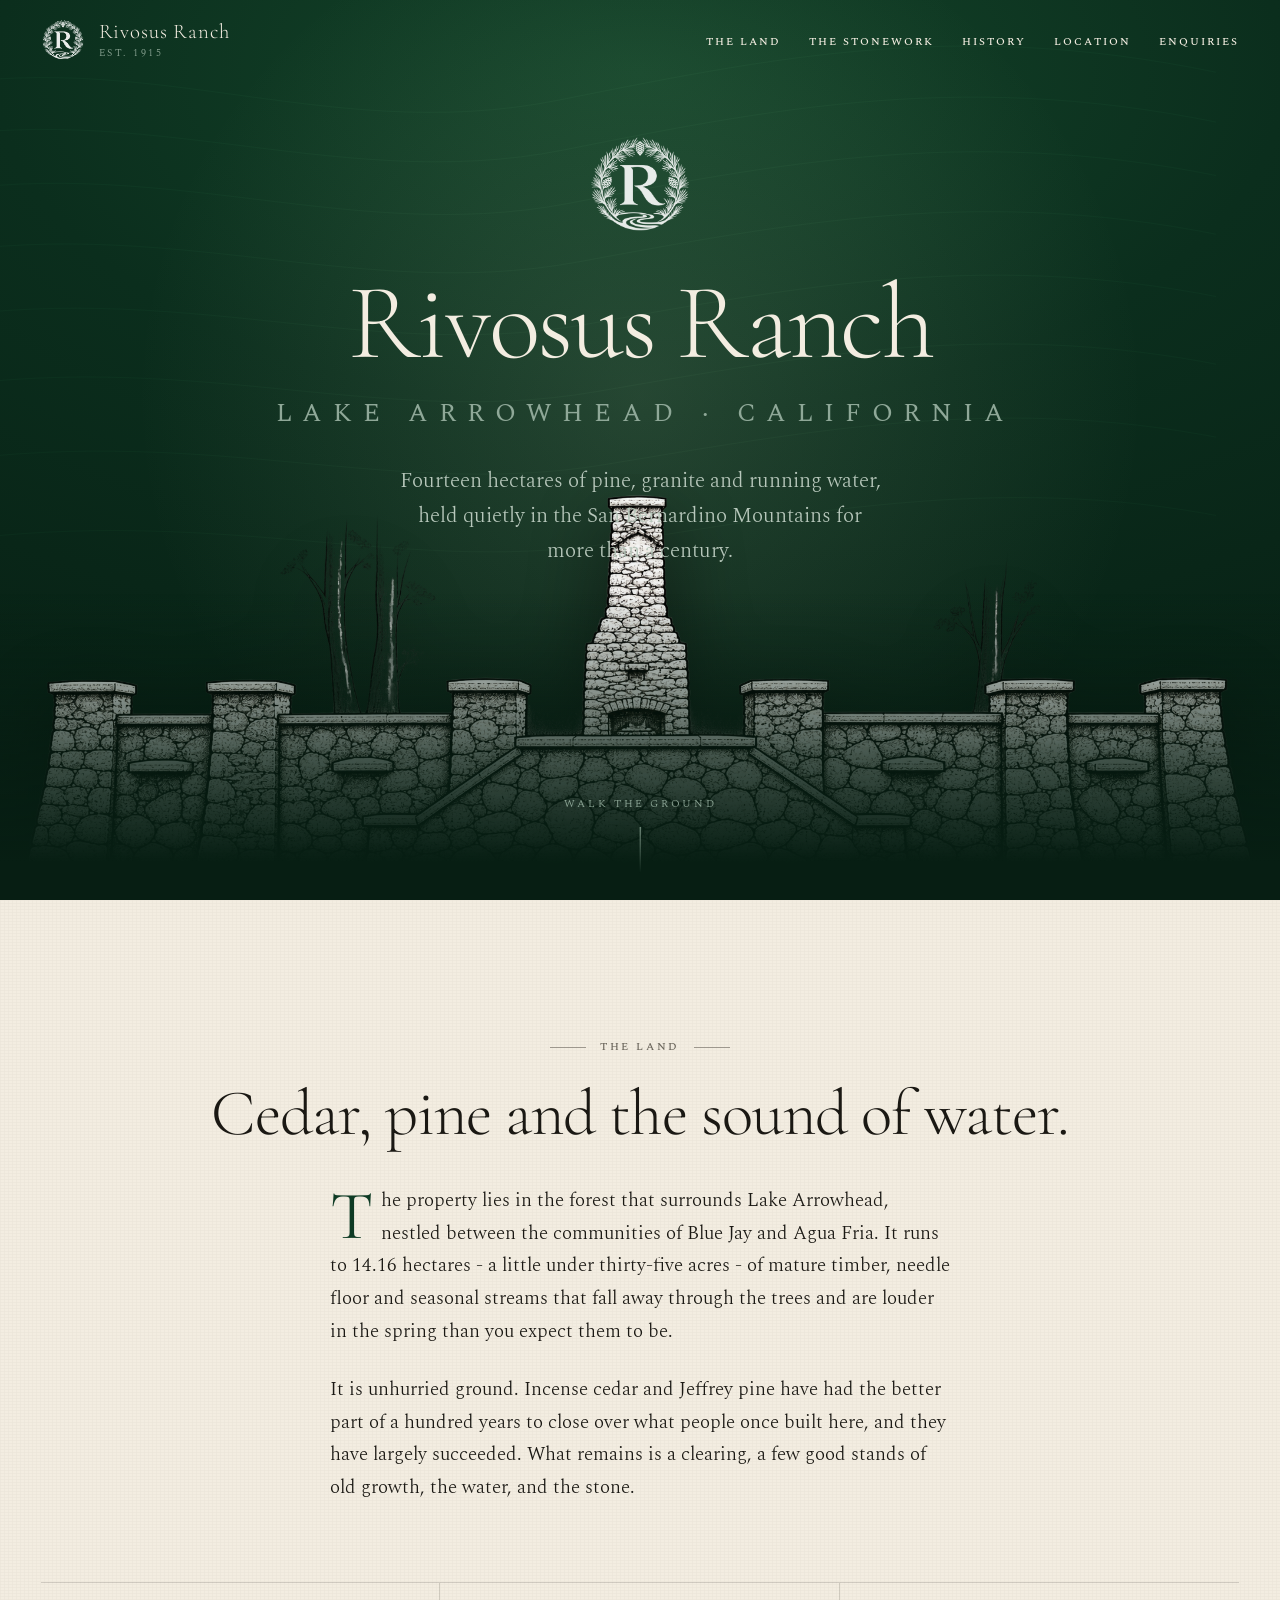
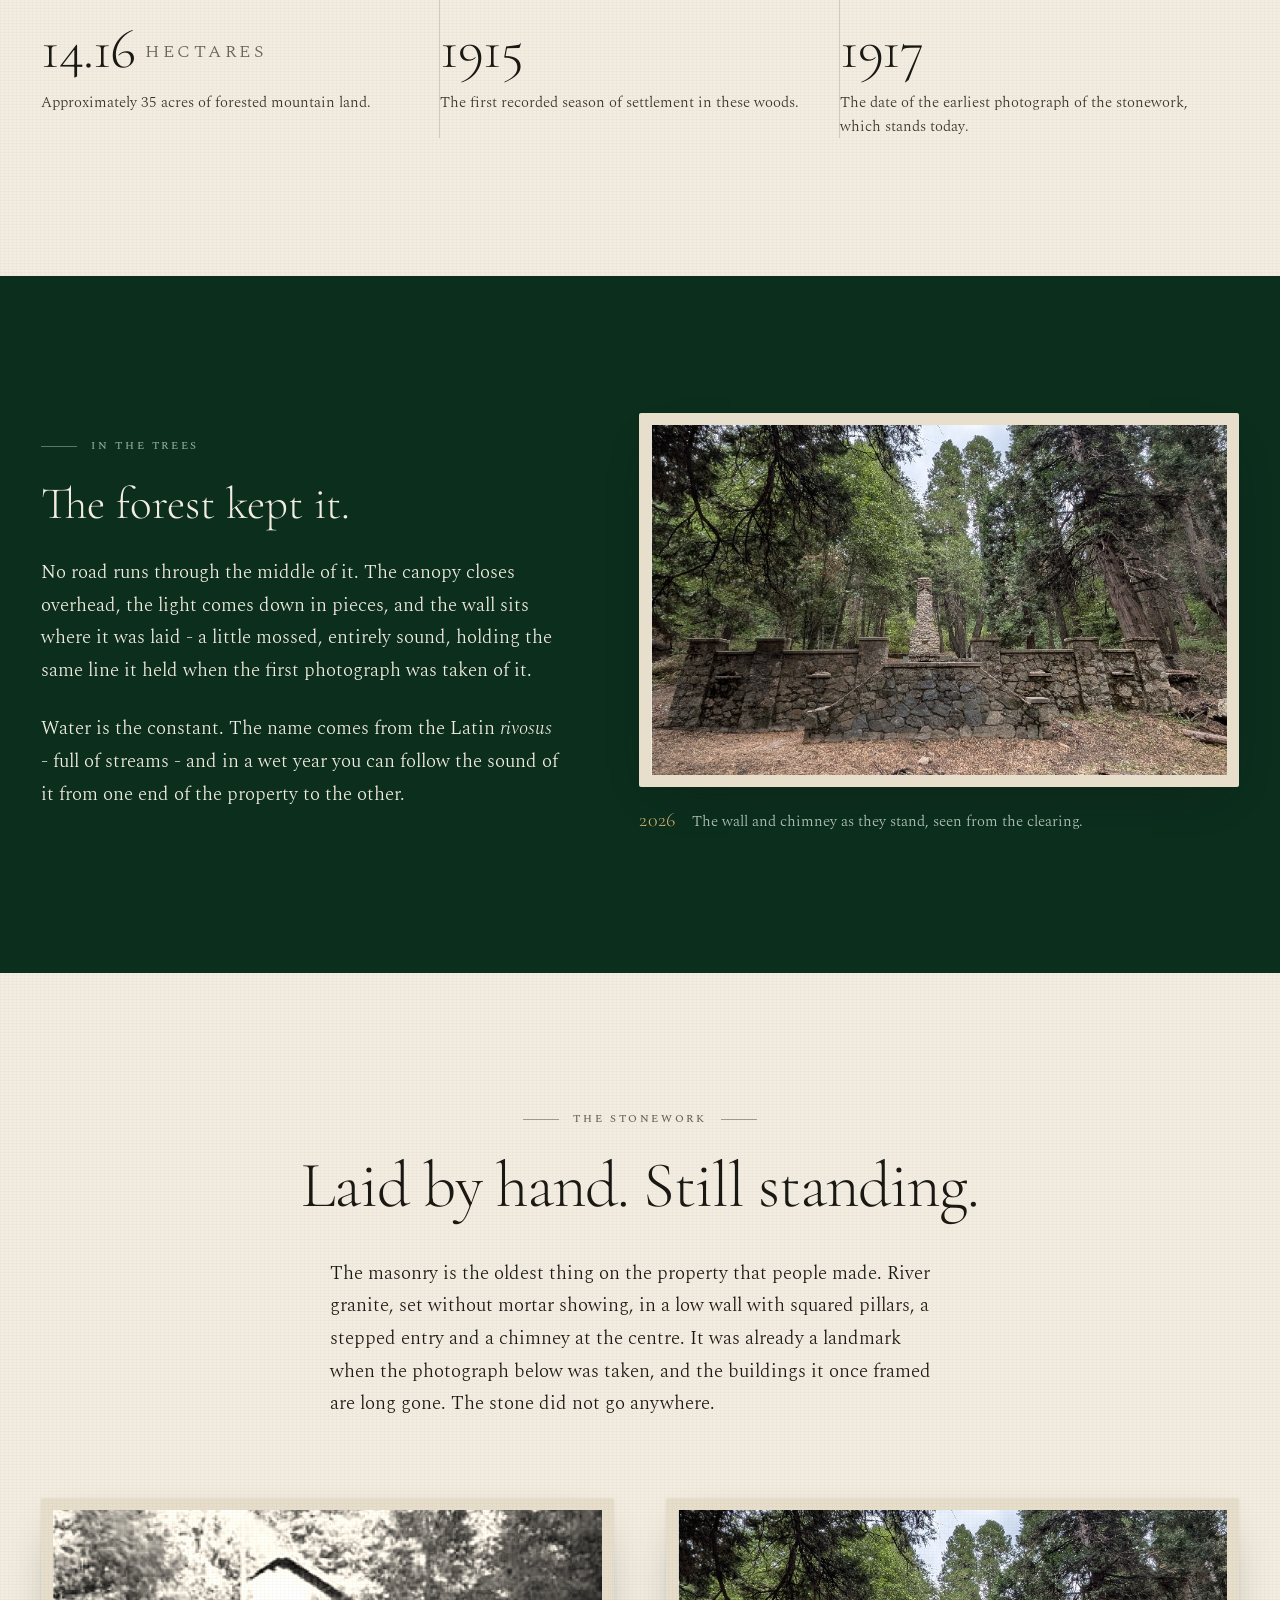
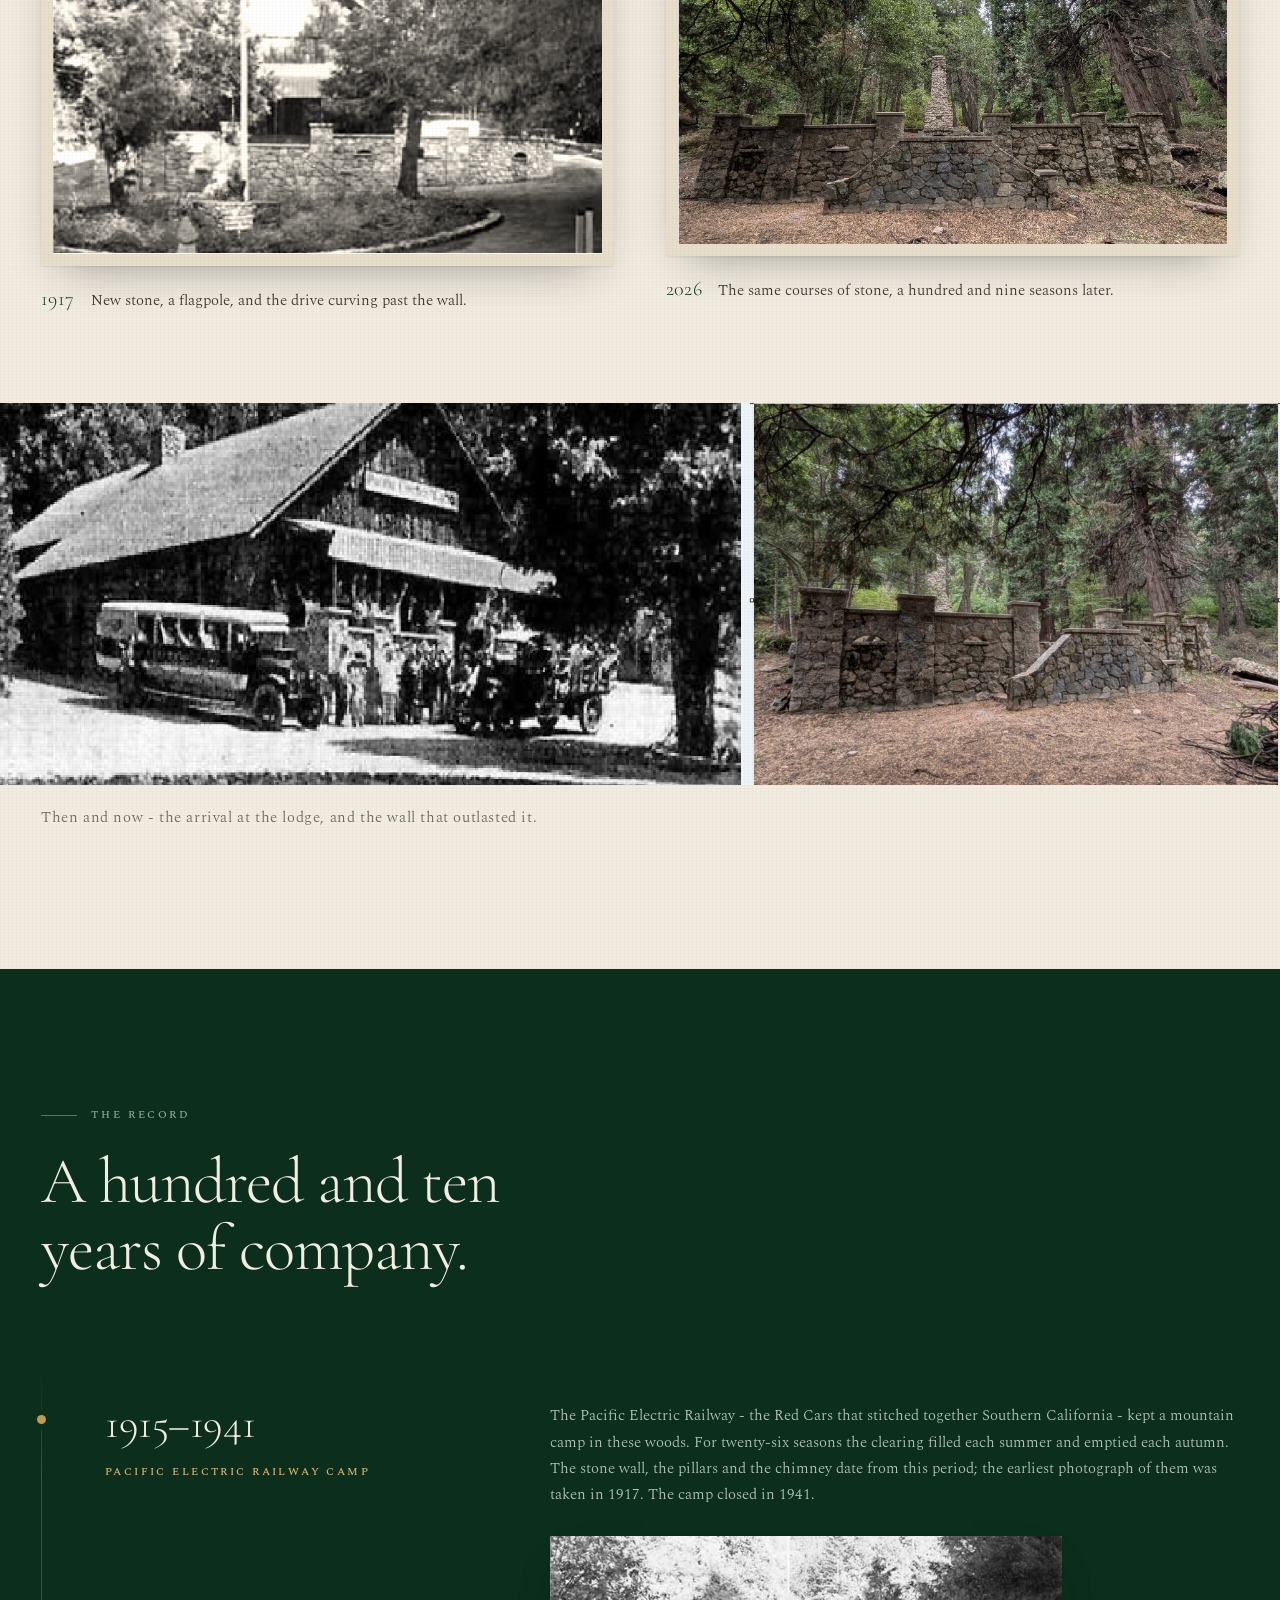
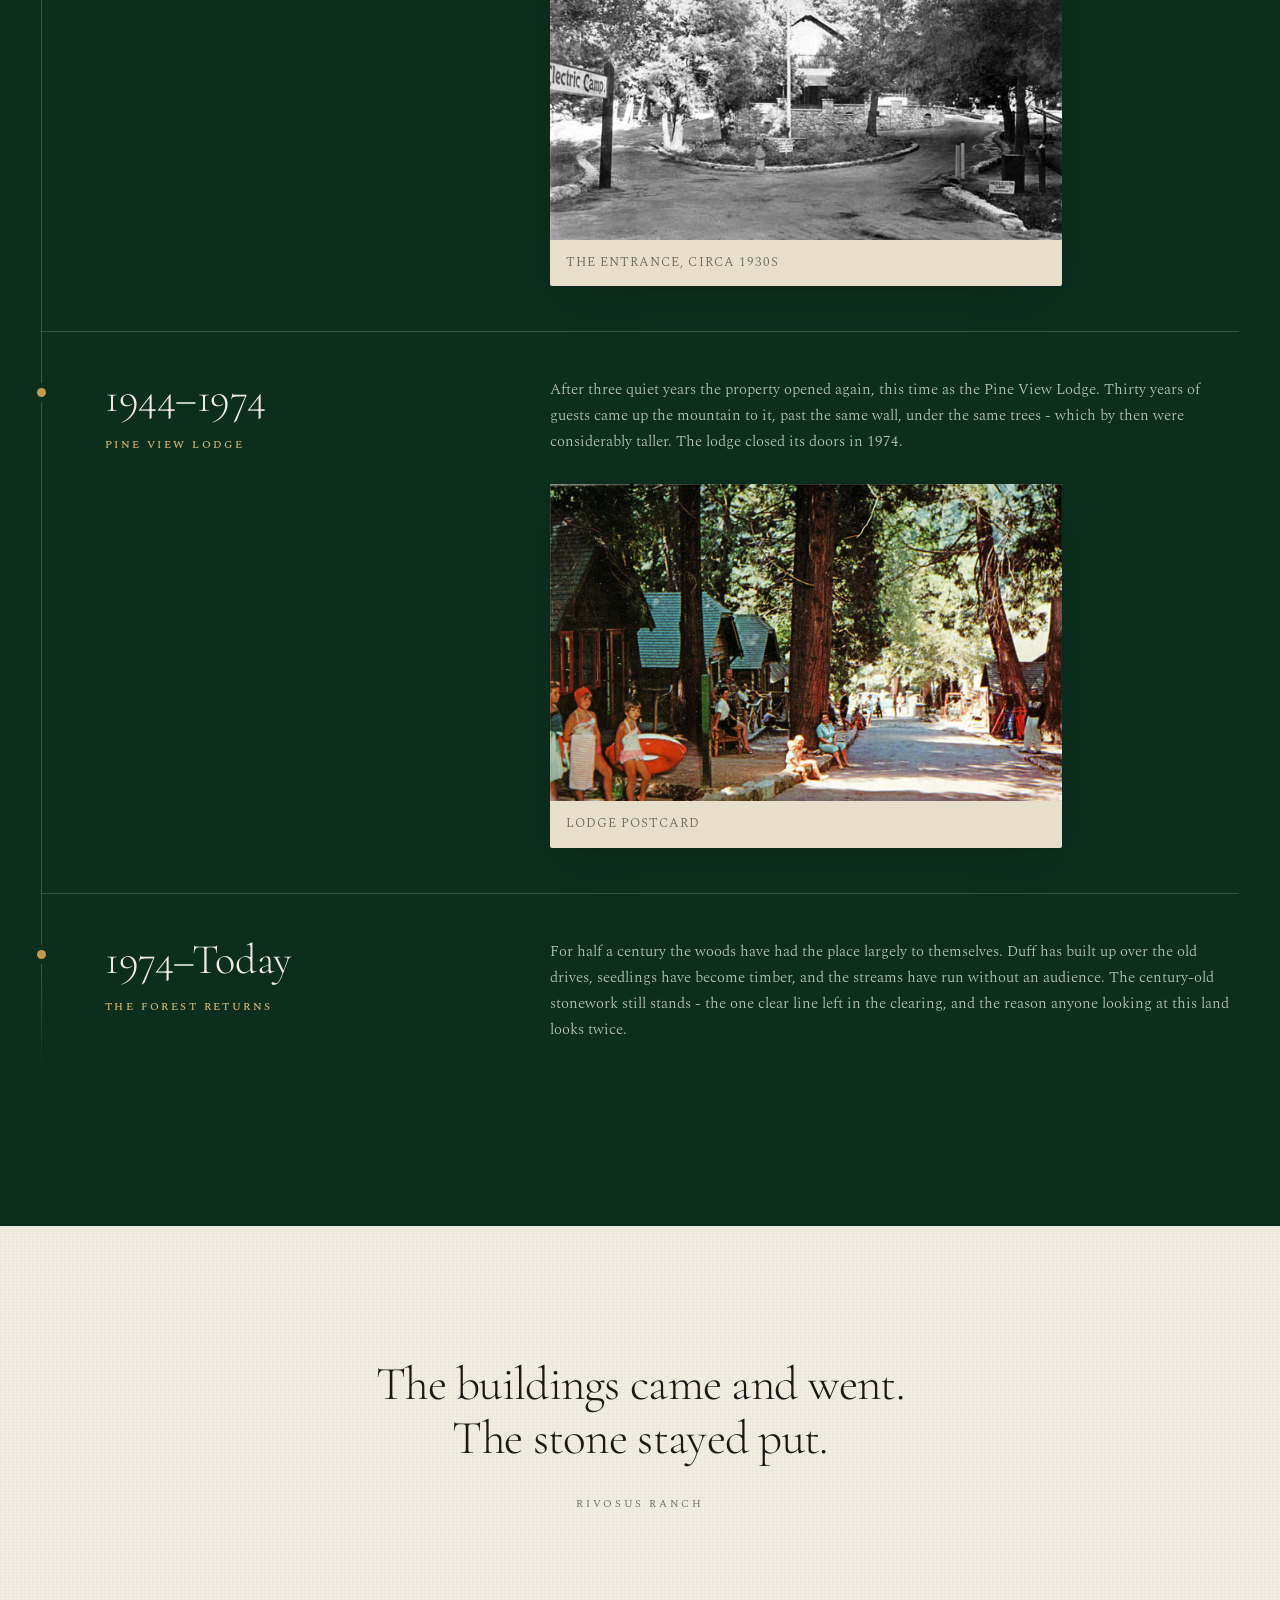
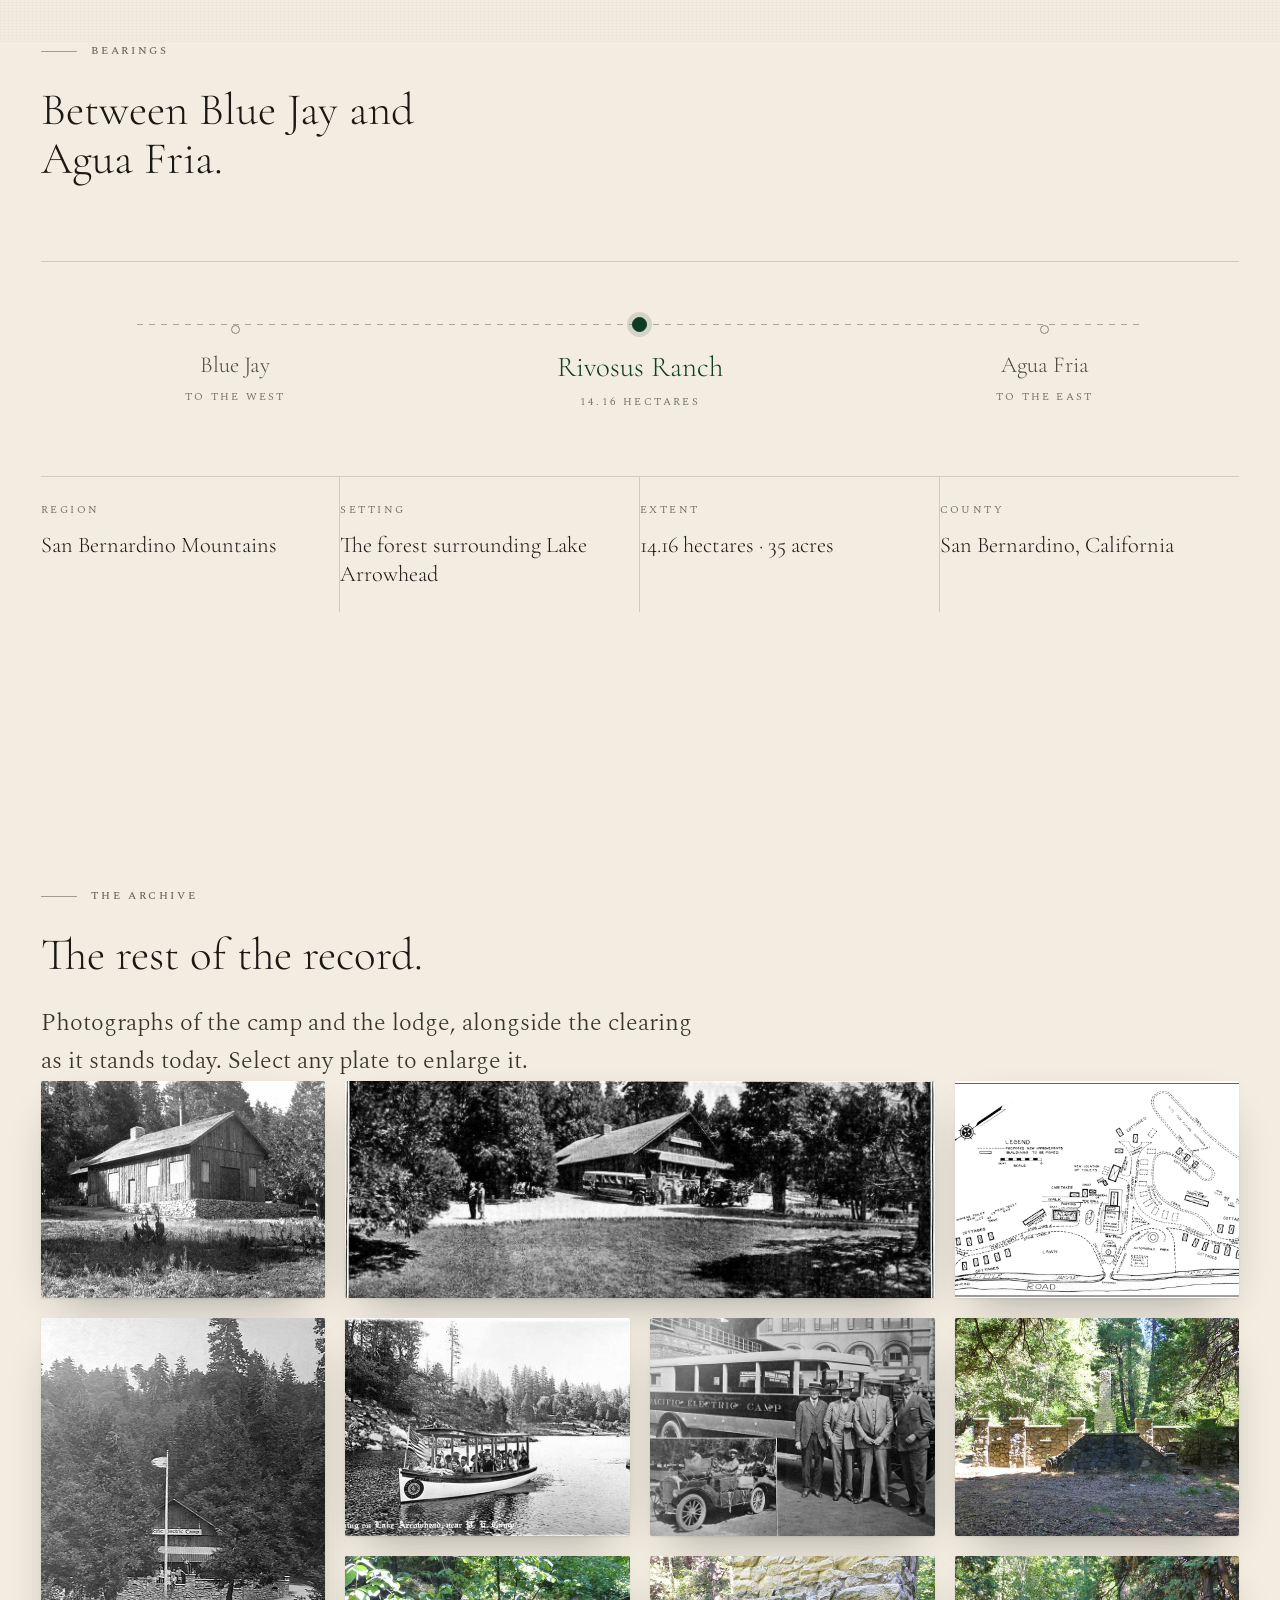
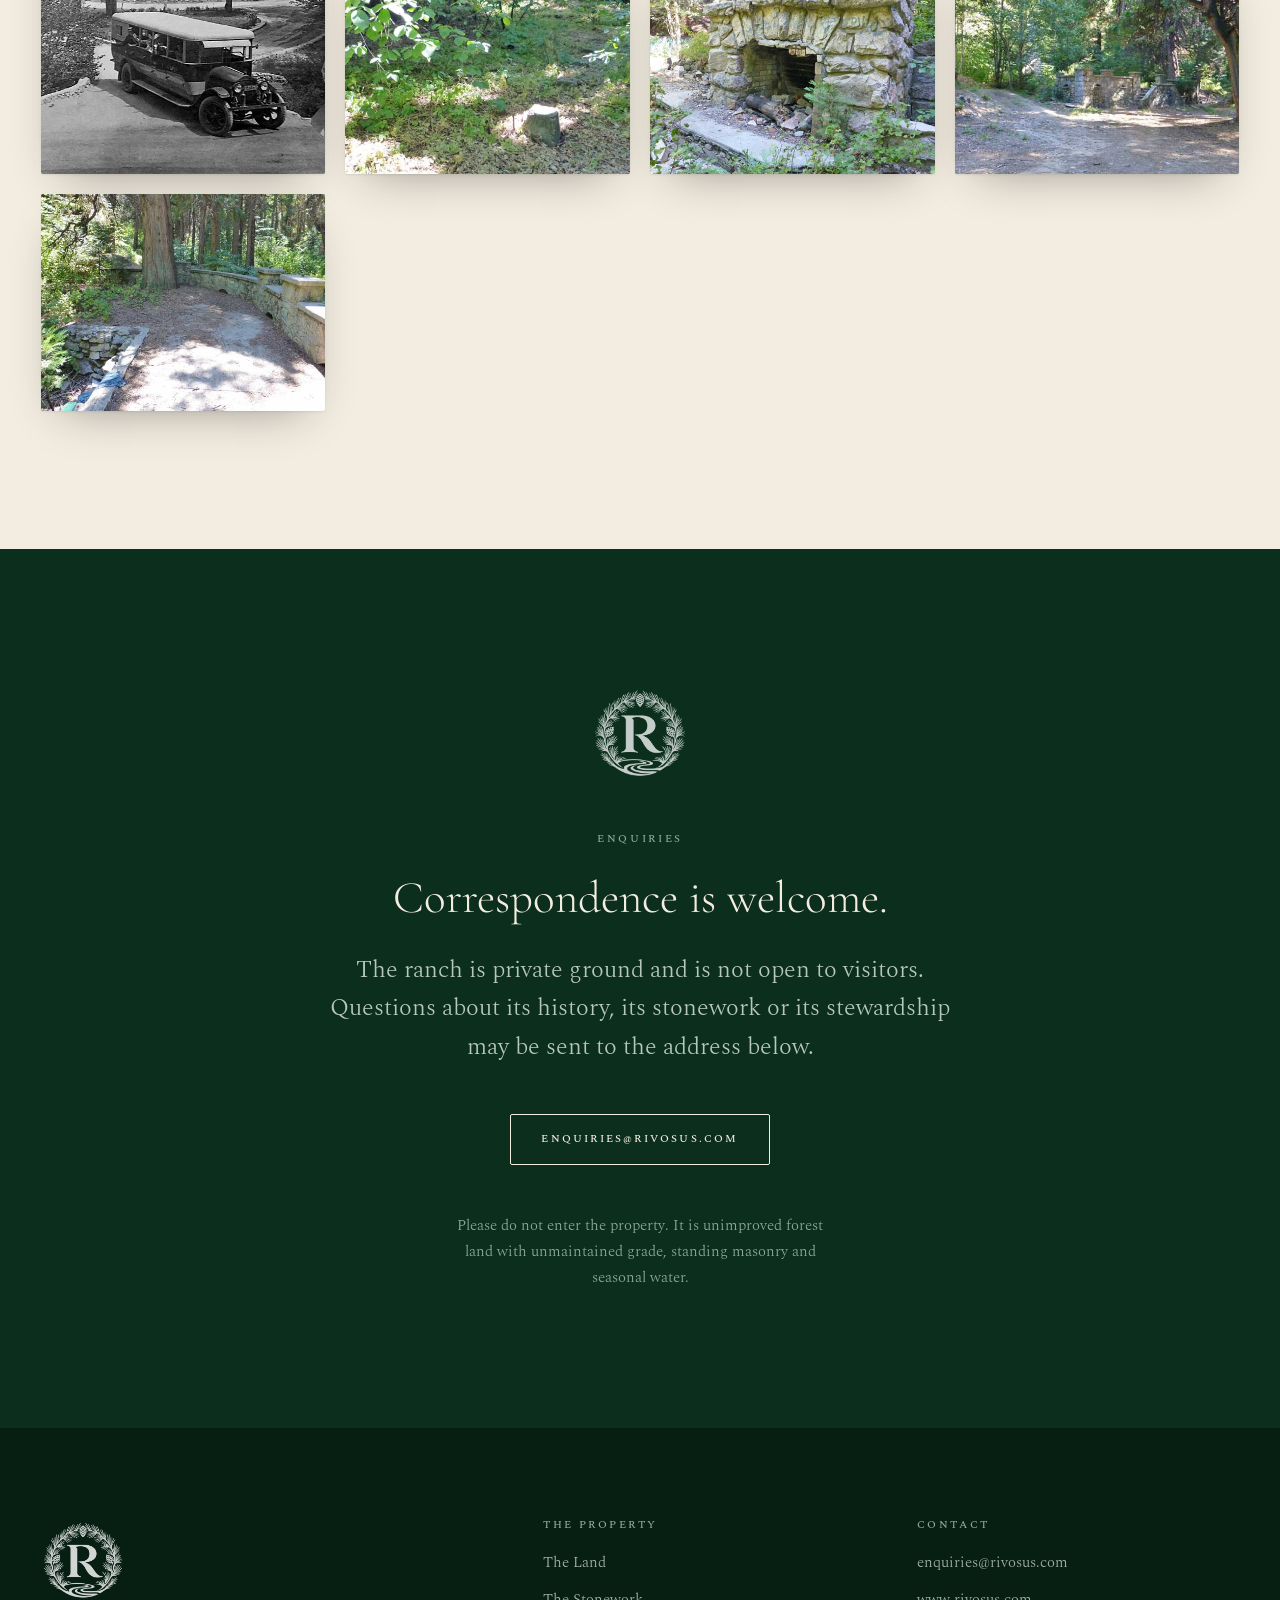
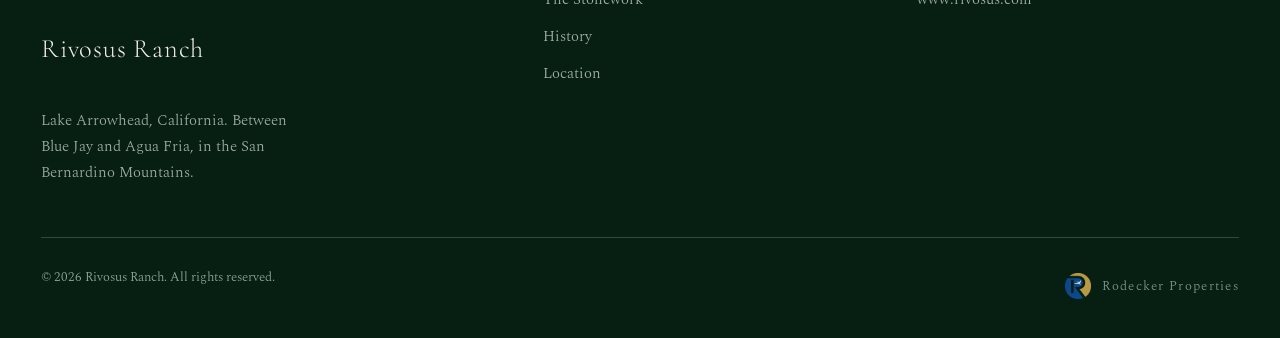
==== commit 01a0e8bb: "Fix broken gallery images and rework archive layout The gallery shipped with 11 of 13 image paths po" ====
--- a/index.html
+++ b/index.html
@@ -277,9 +277,13 @@
               period; the earliest photograph of them was taken in 1917. The camp
               closed in 1941.
             </p>
-            <figure class="photo-callout" data-reveal style="--reveal-delay:100ms">
-              <img src="assets/img/Entrance-PE-Camp-c1930s-sm.jpg" alt="Entrance to the Pacific Electric Camp, circa 1930s" loading="lazy" decoding="async">
-              <figcaption>Camp entrance, circa 1930s</figcaption>
+            <figure class="photo-callout"
+                    data-lightbox="assets/img/Entrance-PE-Camp-c1930s-sm.jpg"
+                    data-lightbox-caption="The camp entrance, circa 1930s.">
+              <img src="assets/img/Entrance-PE-Camp-c1930s-sm.jpg"
+                   alt="The entrance to the Pacific Electric camp, circa 1930s."
+                   width="640" height="379" loading="lazy" decoding="async">
+              <figcaption>The entrance, circa 1930s</figcaption>
             </figure>
           </div>
         </article>
@@ -296,6 +300,14 @@
               past the same wall, under the same trees - which by then were
               considerably taller. The lodge closed its doors in 1974.
             </p>
+            <figure class="photo-callout"
+                    data-lightbox="assets/img/pine-view-lodge-postcard.jpg"
+                    data-lightbox-caption="A souvenir postcard from the Pine View Lodge.">
+              <img src="assets/img/pine-view-lodge-postcard.jpg"
+                   alt="A souvenir postcard showing the Pine View Lodge among the pines."
+                   width="640" height="397" loading="lazy" decoding="async">
+              <figcaption>Lodge postcard</figcaption>
+            </figure>
           </div>
         </article>
 
@@ -382,67 +394,97 @@
   </section>
 
   <!-- ==================================================================
-       ARCHIVE GALLERY - historical and contemporary photographs
-       =================================================================== -->
-  <section class="section section--parchment" id="gallery-archive">
+       ARCHIVE - the remaining photographs, held to the end so they do not
+       interrupt the narrative above.
+       =================================================================== -->
+  <section class="section section--parchment" id="archive">
     <div class="wrap">
       <div data-reveal>
-        <p class="eyebrow eyebrow--center">Archive</p>
-        <h2 class="t-xxl statement">A century in photographs.</h2>
+        <p class="eyebrow">The Archive</p>
+        <h2 class="t-xl" style="max-width:20ch">The rest of the record.</h2>
+        <p class="lede" style="max-width:56ch;margin-top:1.5rem">
+          Photographs of the camp and the lodge, alongside the clearing as it
+          stands today. Select any plate to enlarge it.
+        </p>
       </div>
 
       <div class="gallery-grid" data-reveal style="--reveal-delay:80ms">
-        <figure class="gallery-item gallery-item--clickable" data-lightbox>
-          <img src="assets/img/Entrance-PE-Camp-c1930s-sm.jpg" alt="Entrance to the Pacific Electric Camp, circa 1930s" loading="lazy" decoding="async">
-          <figcaption>Camp entrance, circa 1930s</figcaption>
-        </figure>
-        <figure class="gallery-item gallery-item--clickable" data-lightbox>
-          <img src="assets/img/Lady-Louise-sm.jpg" alt="The Lady Louise at the Pacific Electric Camp" loading="lazy" decoding="async">
+        <figure class="gallery-item gallery-item--clickable"
+                data-lightbox="assets/img/PE_Vacation_Camp_Rec_Hall_1918-sm.jpg"
+                data-lightbox-caption="The recreation hall at the Pacific Electric vacation camp, 1918.">
+          <img src="assets/img/PE_Vacation_Camp_Rec_Hall_1918-sm.jpg" alt="The recreation hall at the Pacific Electric vacation camp, 1918."
+               width="640" height="388" loading="lazy" decoding="async">
+          <figcaption>Recreation hall, 1918</figcaption>
+        </figure>
+        <figure class="gallery-item gallery-item--clickable gallery-item--wide"
+                data-lightbox="assets/img/PE-magazine-c1920-banner-photo.jpg"
+                data-lightbox-caption="A banner photograph of the camp from Pacific Electric Magazine, circa 1920.">
+          <img src="assets/img/PE-magazine-c1920-banner-photo.jpg" alt="A banner photograph of the camp from Pacific Electric Magazine, circa 1920."
+               width="1200" height="462" loading="lazy" decoding="async">
+          <figcaption>Pacific Electric Magazine, c.1920</figcaption>
+        </figure>
+        <figure class="gallery-item gallery-item--clickable"
+                data-lightbox="assets/img/pe-camp-map-1924.jpg"
+                data-lightbox-caption="A map of the Pacific Electric camp grounds drawn in 1924.">
+          <img src="assets/img/pe-camp-map-1924.jpg" alt="A map of the Pacific Electric camp grounds drawn in 1924."
+               width="1200" height="702" loading="lazy" decoding="async">
+          <figcaption>Camp map, 1924</figcaption>
+        </figure>
+        <figure class="gallery-item gallery-item--clickable gallery-item--tall"
+                data-lightbox="assets/img/camp-photo-june-1927.jpg"
+                data-lightbox-caption="Campers gathered for a group photograph, June 1927.">
+          <img src="assets/img/camp-photo-june-1927.jpg" alt="Campers gathered for a group photograph, June 1927."
+               width="667" height="800" loading="lazy" decoding="async">
+          <figcaption>The camp, June 1927</figcaption>
+        </figure>
+        <figure class="gallery-item gallery-item--clickable"
+                data-lightbox="assets/img/Lady-Louise-sm.jpg"
+                data-lightbox-caption="The Lady Louise at the Pacific Electric camp.">
+          <img src="assets/img/Lady-Louise-sm.jpg" alt="The Lady Louise at the Pacific Electric camp."
+               width="640" height="403" loading="lazy" decoding="async">
           <figcaption>The Lady Louise</figcaption>
         </figure>
-        <figure class="gallery-item gallery-item--clickable" data-lightbox>
-          <img src="assets/img/PE-Magazine-Banner-sm.jpg" alt="Pacific Electric Magazine banner" loading="lazy" decoding="async">
-          <figcaption>Magazine banner</figcaption>
-        </figure>
-        <figure class="gallery-item gallery-item--clickable" data-lightbox>
-          <img src="assets/img/PE-Recreation-Hall-1918-sm.jpg" alt="Pacific Electric Recreation Hall, 1918" loading="lazy" decoding="async">
-          <figcaption>Recreation Hall, 1918</figcaption>
-        </figure>
-        <figure class="gallery-item gallery-item--clickable" data-lightbox>
-          <img src="assets/img/Camp-Photo-June-1927-sm.jpg" alt="Camp photograph, June 1927" loading="lazy" decoding="async">
-          <figcaption>June 1927</figcaption>
-        </figure>
-        <figure class="gallery-item gallery-item--clickable" data-lightbox>
-          <img src="assets/img/New-Bus-sm.jpg" alt="New bus at the camp" loading="lazy" decoding="async">
-          <figcaption>New bus</figcaption>
-        </figure>
-        <figure class="gallery-item gallery-item--clickable" data-lightbox>
-          <img src="assets/img/Pine-View-Postcard-sm.jpg" alt="Pine View Lodge postcard" loading="lazy" decoding="async">
-          <figcaption>Pine View postcard</figcaption>
-        </figure>
-        <figure class="gallery-item gallery-item--clickable" data-lightbox>
-          <img src="assets/img/PE-Camp-Map-1924-sm.jpg" alt="Pacific Electric Camp map, 1924" loading="lazy" decoding="async">
-          <figcaption>Camp map, 1924</figcaption>
-        </figure>
-        <figure class="gallery-item gallery-item--clickable" data-lightbox>
-          <img src="assets/img/2015-09-06-cabin-piers-sm.jpg" alt="Cabin piers, 2015" loading="lazy" decoding="async">
+        <figure class="gallery-item gallery-item--clickable"
+                data-lightbox="assets/img/new-camp-bus.jpg"
+                data-lightbox-caption="The new camp bus, which carried guests up the mountain.">
+          <img src="assets/img/new-camp-bus.jpg" alt="The new camp bus, which carried guests up the mountain."
+               width="667" height="474" loading="lazy" decoding="async">
+          <figcaption>The new camp bus</figcaption>
+        </figure>
+        <figure class="gallery-item gallery-item--clickable"
+                data-lightbox="assets/img/2015-09-06-rockwork.jpg"
+                data-lightbox-caption="The surviving rockwork photographed in 2015.">
+          <img src="assets/img/2015-09-06-rockwork.jpg" alt="The surviving rockwork photographed in 2015."
+               width="640" height="427" loading="lazy" decoding="async">
+          <figcaption>Rockwork, 2015</figcaption>
+        </figure>
+        <figure class="gallery-item gallery-item--clickable"
+                data-lightbox="assets/img/2015-09-06-cabin-piers.jpg"
+                data-lightbox-caption="Stone piers left standing where a cabin once sat, 2015.">
+          <img src="assets/img/2015-09-06-cabin-piers.jpg" alt="Stone piers left standing where a cabin once sat, 2015."
+               width="640" height="403" loading="lazy" decoding="async">
           <figcaption>Cabin piers, 2015</figcaption>
         </figure>
-        <figure class="gallery-item gallery-item--clickable" data-lightbox>
-          <img src="assets/img/2015-09-06-fireplace-sm.jpg" alt="Fireplace, 2015" loading="lazy" decoding="async">
-          <figcaption>Fireplace, 2015</figcaption>
-        </figure>
-        <figure class="gallery-item gallery-item--clickable" data-lightbox>
-          <img src="assets/img/2015-09-06-from-driveway-sm.jpg" alt="View from driveway, 2015" loading="lazy" decoding="async">
-          <figcaption>From driveway, 2015</figcaption>
-        </figure>
-        <figure class="gallery-item gallery-item--clickable" data-lightbox>
-          <img src="assets/img/2015-09-06-on-porch-sm.jpg" alt="On the porch, 2015" loading="lazy" decoding="async">
+        <figure class="gallery-item gallery-item--clickable"
+                data-lightbox="assets/img/2015-09-06-fireplace.jpg"
+                data-lightbox-caption="The stone fireplace and chimney, 2015.">
+          <img src="assets/img/2015-09-06-fireplace.jpg" alt="The stone fireplace and chimney, 2015."
+               width="640" height="427" loading="lazy" decoding="async">
+          <figcaption>The fireplace, 2015</figcaption>
+        </figure>
+        <figure class="gallery-item gallery-item--clickable"
+                data-lightbox="assets/img/2015-09-06-from-driveway.jpg"
+                data-lightbox-caption="The clearing seen from the old driveway, 2015.">
+          <img src="assets/img/2015-09-06-from-driveway.jpg" alt="The clearing seen from the old driveway, 2015."
+               width="640" height="364" loading="lazy" decoding="async">
+          <figcaption>From the driveway, 2015</figcaption>
+        </figure>
+        <figure class="gallery-item gallery-item--clickable"
+                data-lightbox="assets/img/2015-09-06-on-the-porch.jpg"
+                data-lightbox-caption="Looking out from the porch, 2015.">
+          <img src="assets/img/2015-09-06-on-the-porch.jpg" alt="Looking out from the porch, 2015."
+               width="640" height="427" loading="lazy" decoding="async">
           <figcaption>On the porch, 2015</figcaption>
-        </figure>
-        <figure class="gallery-item gallery-item--clickable" data-lightbox>
-          <img src="assets/img/2015-09-06-rockwork-sm.jpg" alt="Rockwork, 2015" loading="lazy" decoding="async">
-          <figcaption>Rockwork, 2015</figcaption>
         </figure>
       </div>
     </div>
--- a/assets/css/site.css
+++ b/assets/css/site.css
@@ -275,10 +275,24 @@
 /* ---------- 5b. Gallery --------------------------------------------------- */
 /* Grid of clickable image thumbnails with lightbox integration. */
 
+/* Uniform cells rather than per-item aspect ratios: the set runs 0.83 to 2.60,
+   and letting each tile size itself leaves ragged rows. */
 .gallery-grid {
   display: grid;
-  grid-template-columns: repeat(auto-fit, minmax(220px, 1fr));
-  gap: clamp(1rem, 2.5vw, 2rem);
+  grid-template-columns: repeat(auto-fill, minmax(min(240px, 100%), 1fr));
+  grid-auto-rows: clamp(165px, 17vw, 225px);
+  grid-auto-flow: dense;
+  gap: clamp(0.75rem, 1.6vw, 1.25rem);
+}
+
+/* The 1200x462 magazine banner and the 667x800 group photograph are the two
+   outliers; spanning them keeps the crop off their subjects. */
+.gallery-item--wide { grid-column: span 2; }
+.gallery-item--tall { grid-row: span 2; }
+
+@media (max-width: 560px) {
+  .gallery-item--wide { grid-column: span 1; }
+  .gallery-item--tall { grid-row: span 1; }
 }
 
 .gallery-item {
@@ -287,7 +301,6 @@
   border-radius: var(--radius);
   background: var(--parchment-200);
   margin: 0;
-  aspect-ratio: 1;
   box-shadow: var(--shadow-plate);
   transition: transform .4s var(--ease), box-shadow .4s var(--ease);
 }
@@ -331,38 +344,49 @@
   opacity: 1;
 }
 
+/* The captions carry the dates, so they cannot be hover-only where there is
+   no hover. */
+@media (hover: none) {
+  .gallery-item figcaption { opacity: 1; }
+}
+
 @media (max-width: 720px) {
   .gallery-grid {
-    grid-template-columns: repeat(auto-fit, minmax(150px, 1fr));
-    gap: 1rem;
+    grid-template-columns: repeat(auto-fill, minmax(150px, 1fr));
+    grid-auto-rows: clamp(130px, 34vw, 175px);
+    gap: 0.6rem;
   }
-  .gallery-item { aspect-ratio: 1; }
-}
-
-/* Scattered photo callouts in narrative */
+}
+
+/* Scattered photo callouts: a print set into the narrative column. */
 .photo-callout {
-  margin: 2rem 0;
-  max-width: 420px;
+  margin: 1.75rem 0 0;
+  max-width: 32rem;
   overflow: hidden;
   border-radius: var(--radius);
   background: var(--parchment-200);
   box-shadow: var(--shadow-plate);
+  cursor: zoom-in;
+  transition: transform .4s var(--ease), box-shadow .4s var(--ease);
+}
+
+.photo-callout:hover {
+  transform: translateY(-3px);
+  box-shadow: 0 12px 32px -8px rgba(7, 30, 19, 0.45);
 }
 
 .photo-callout img {
   width: 100%;
   height: auto;
   display: block;
-  aspect-ratio: 4/3;
-  object-fit: cover;
 }
 
 .photo-callout figcaption {
-  padding: 0.75rem 1rem;
-  font-size: var(--t-sm);
+  padding: 0.7rem 1rem 0.8rem;
+  font-size: var(--t-xs);
+  letter-spacing: 0.08em;
+  text-transform: uppercase;
   color: var(--stone-600);
-  text-align: center;
-  font-style: italic;
 }
 
 /* ---------- 6. Timeline ---------------------------------------------------- */
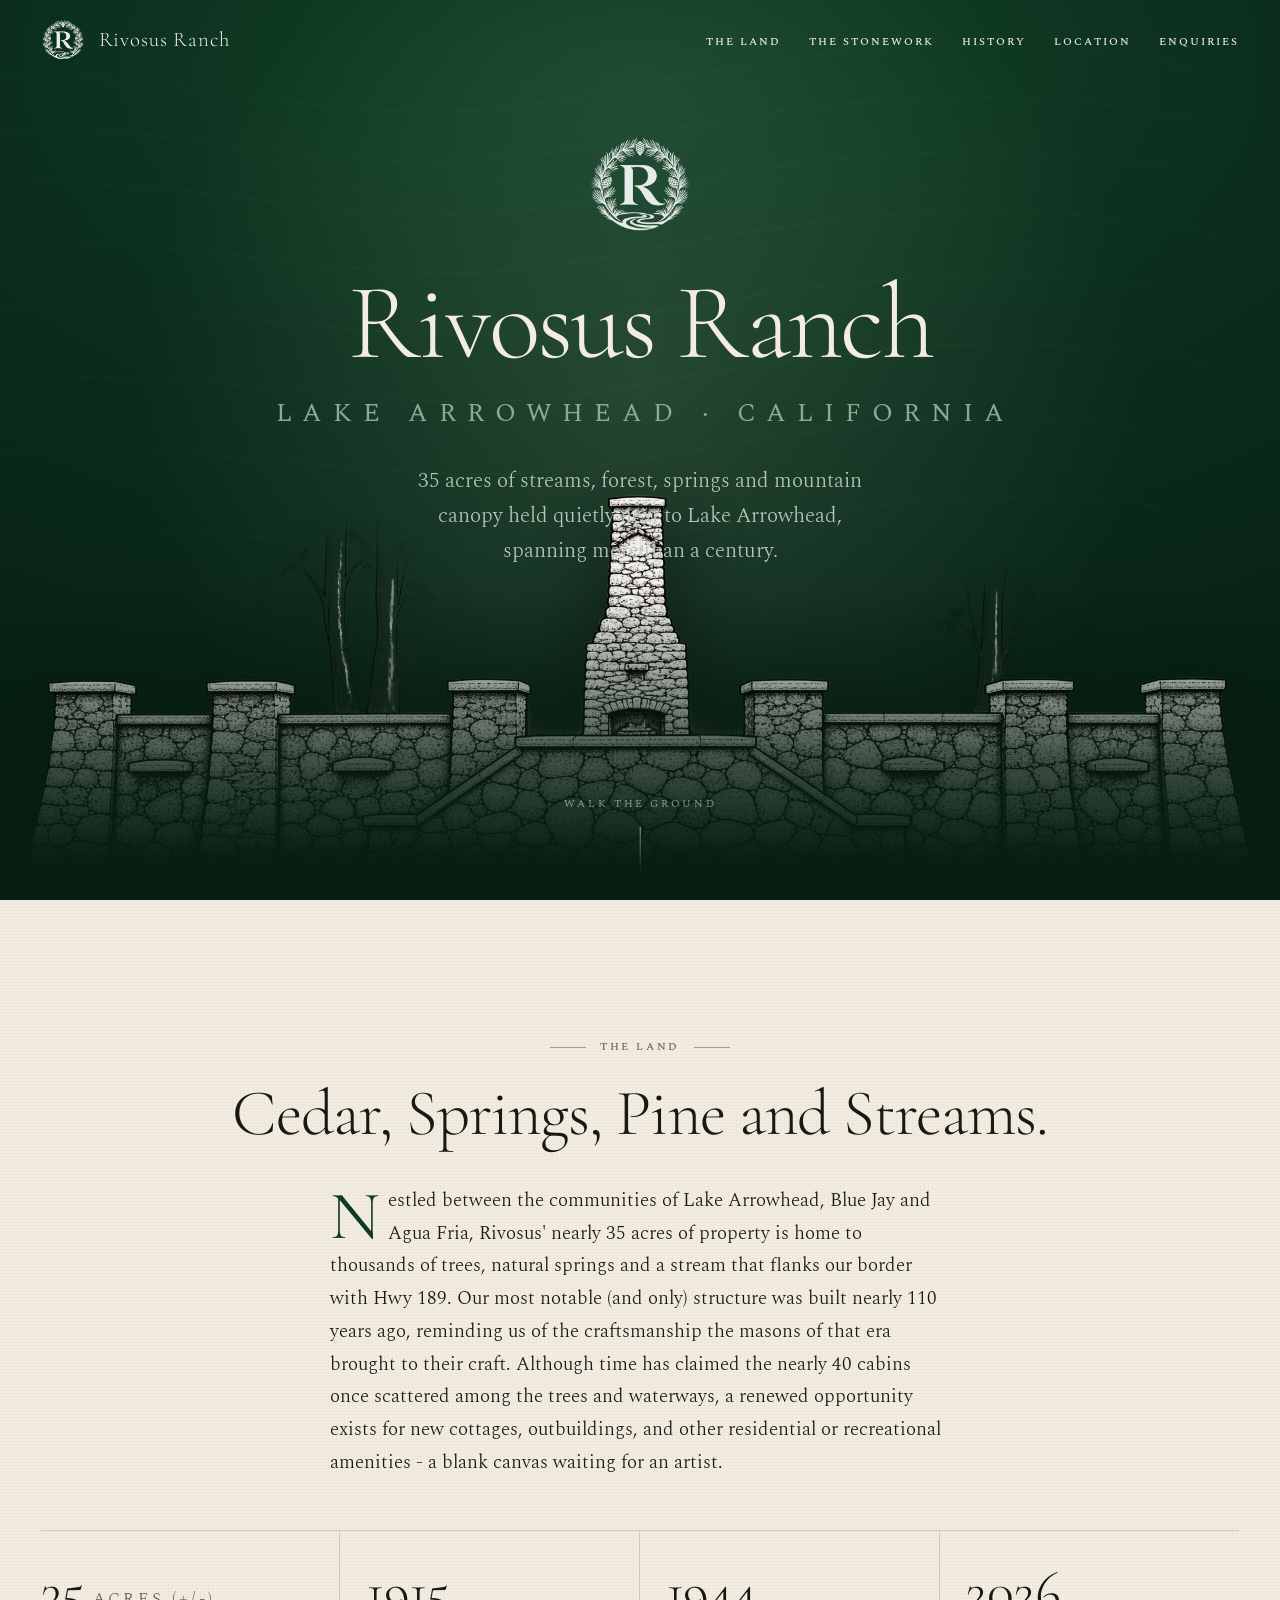
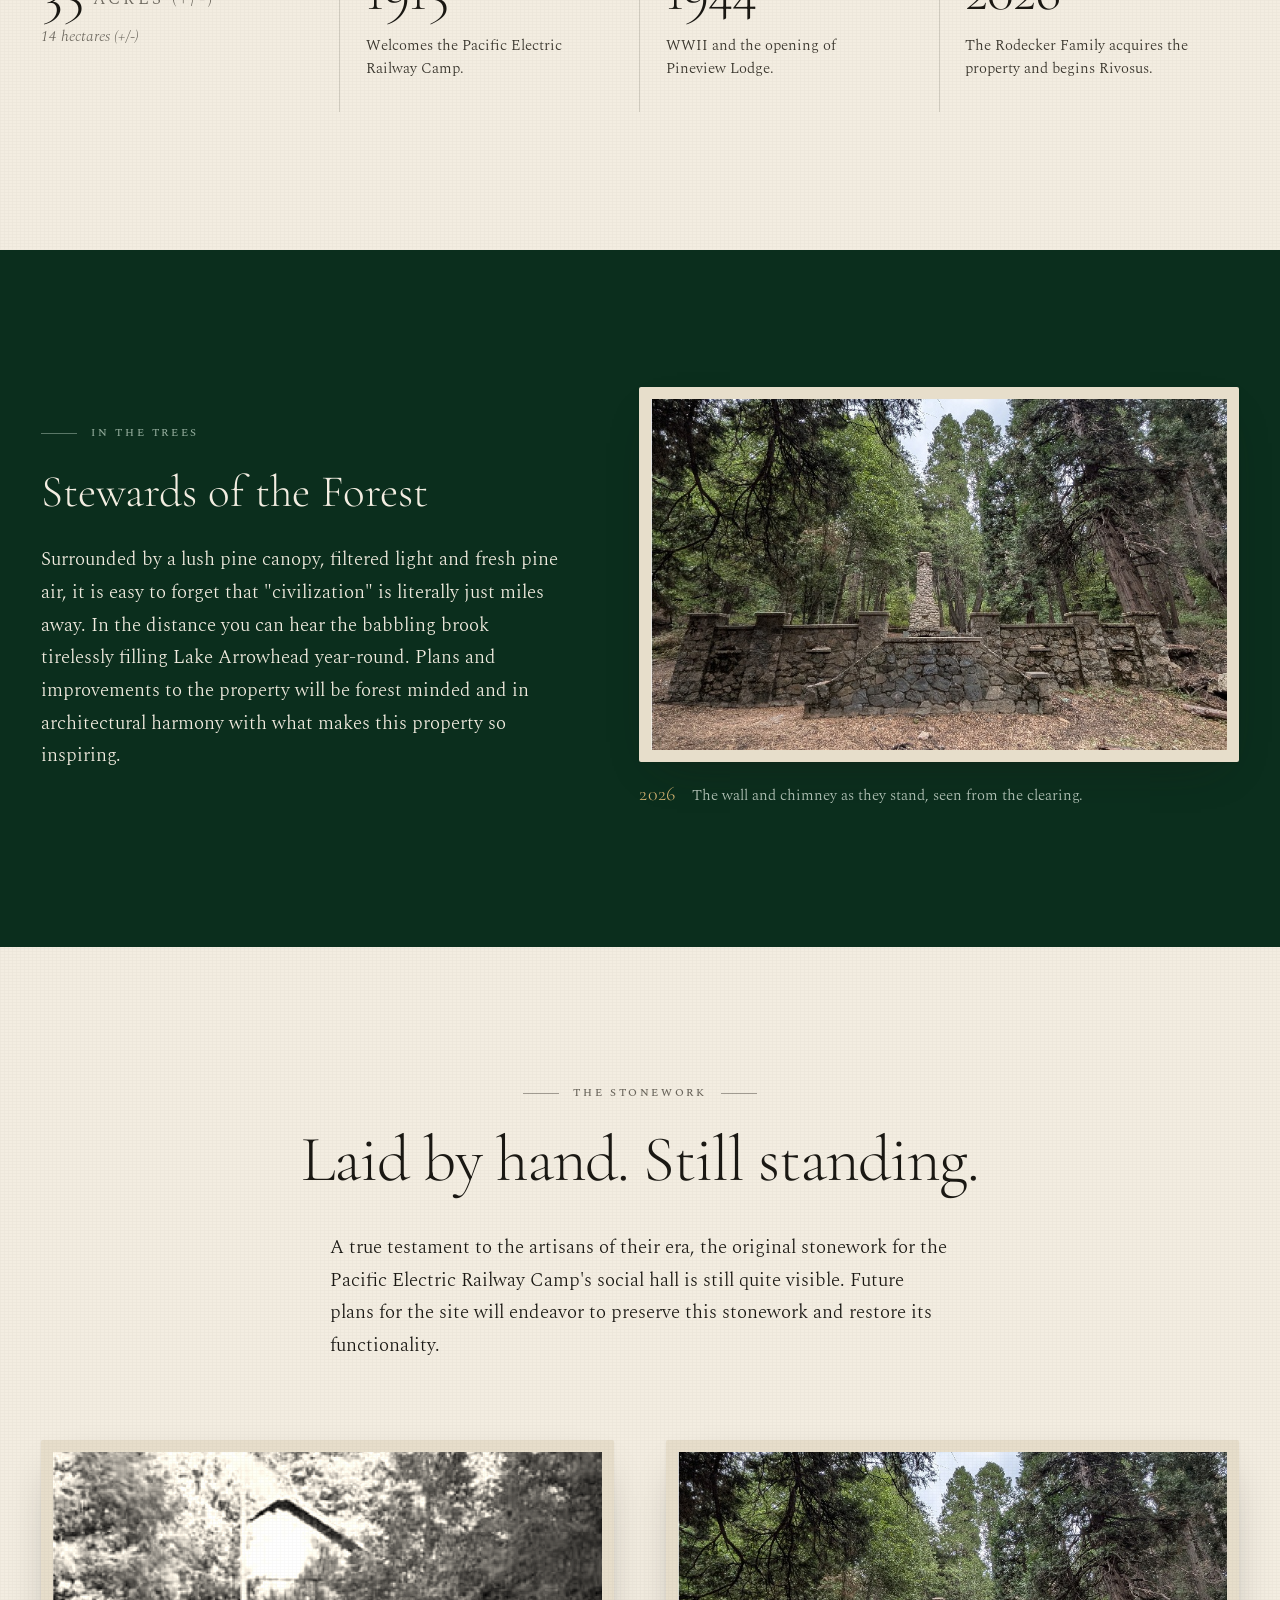
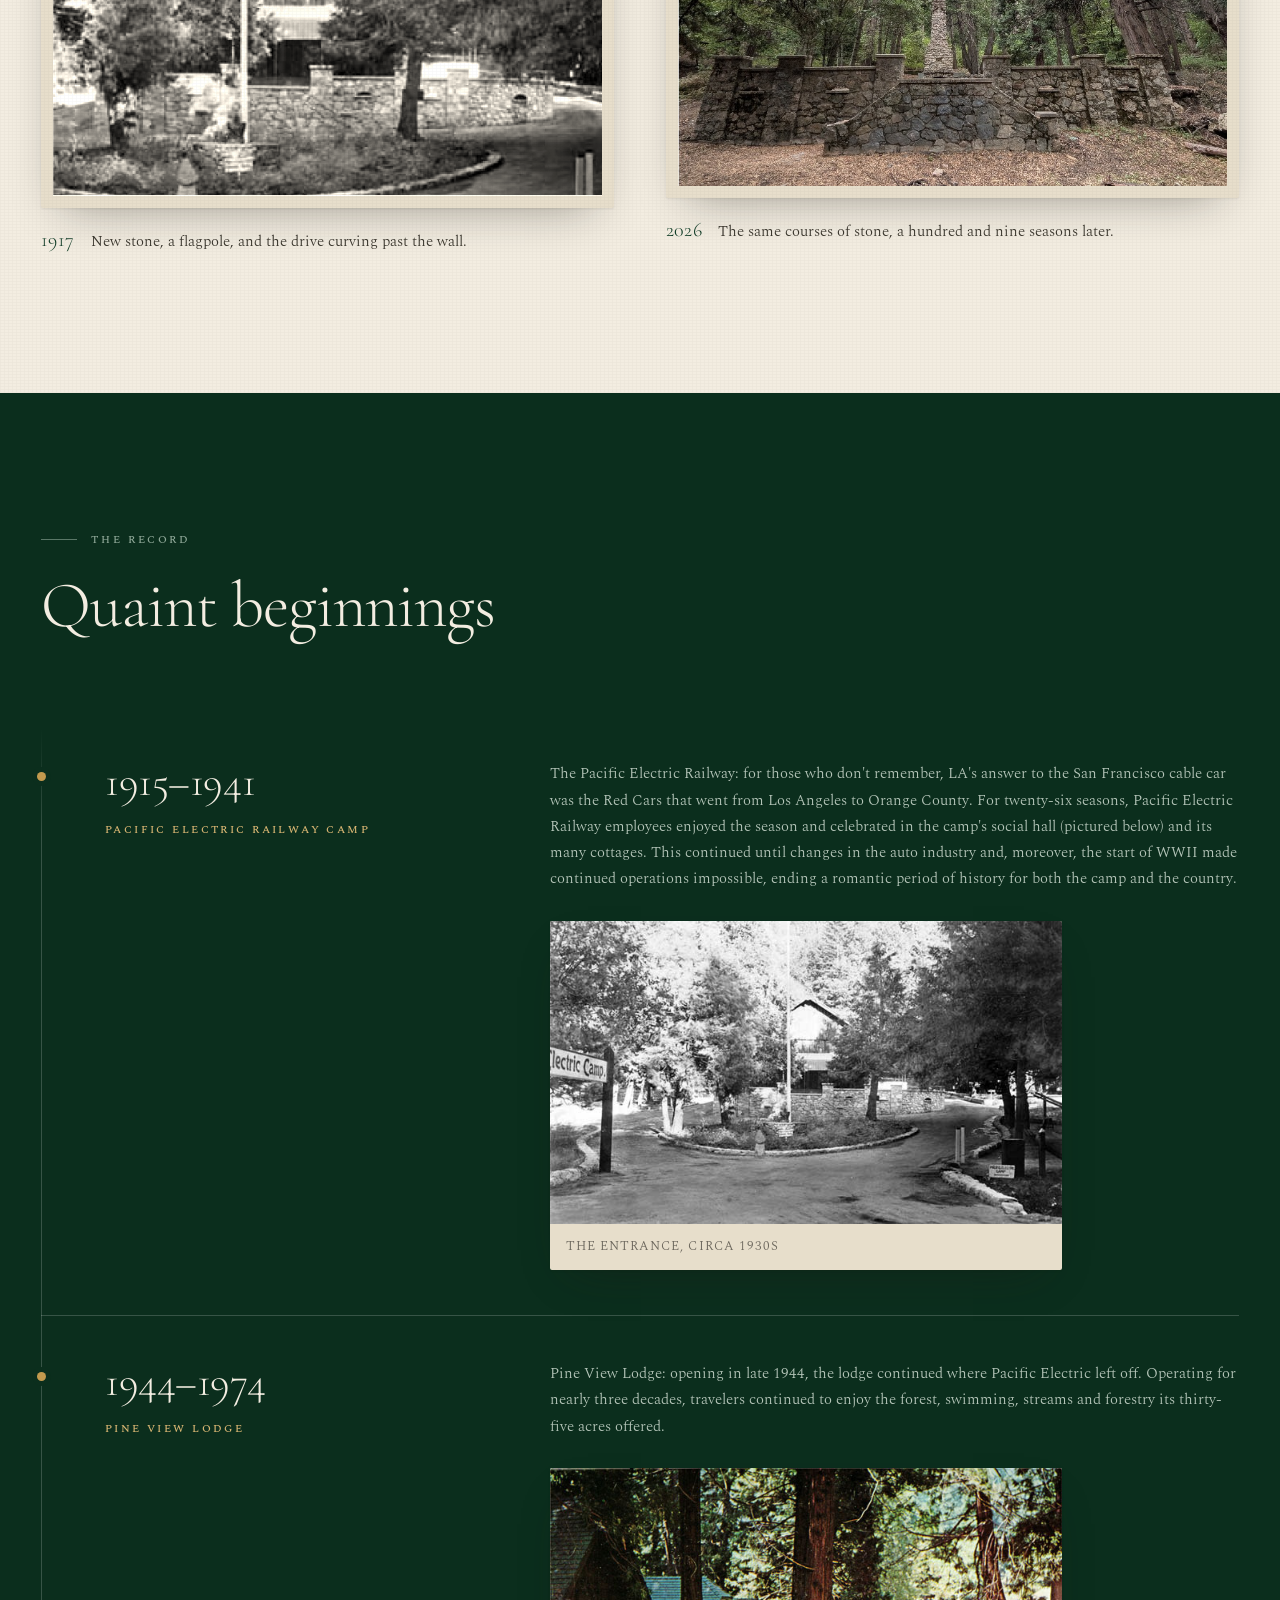
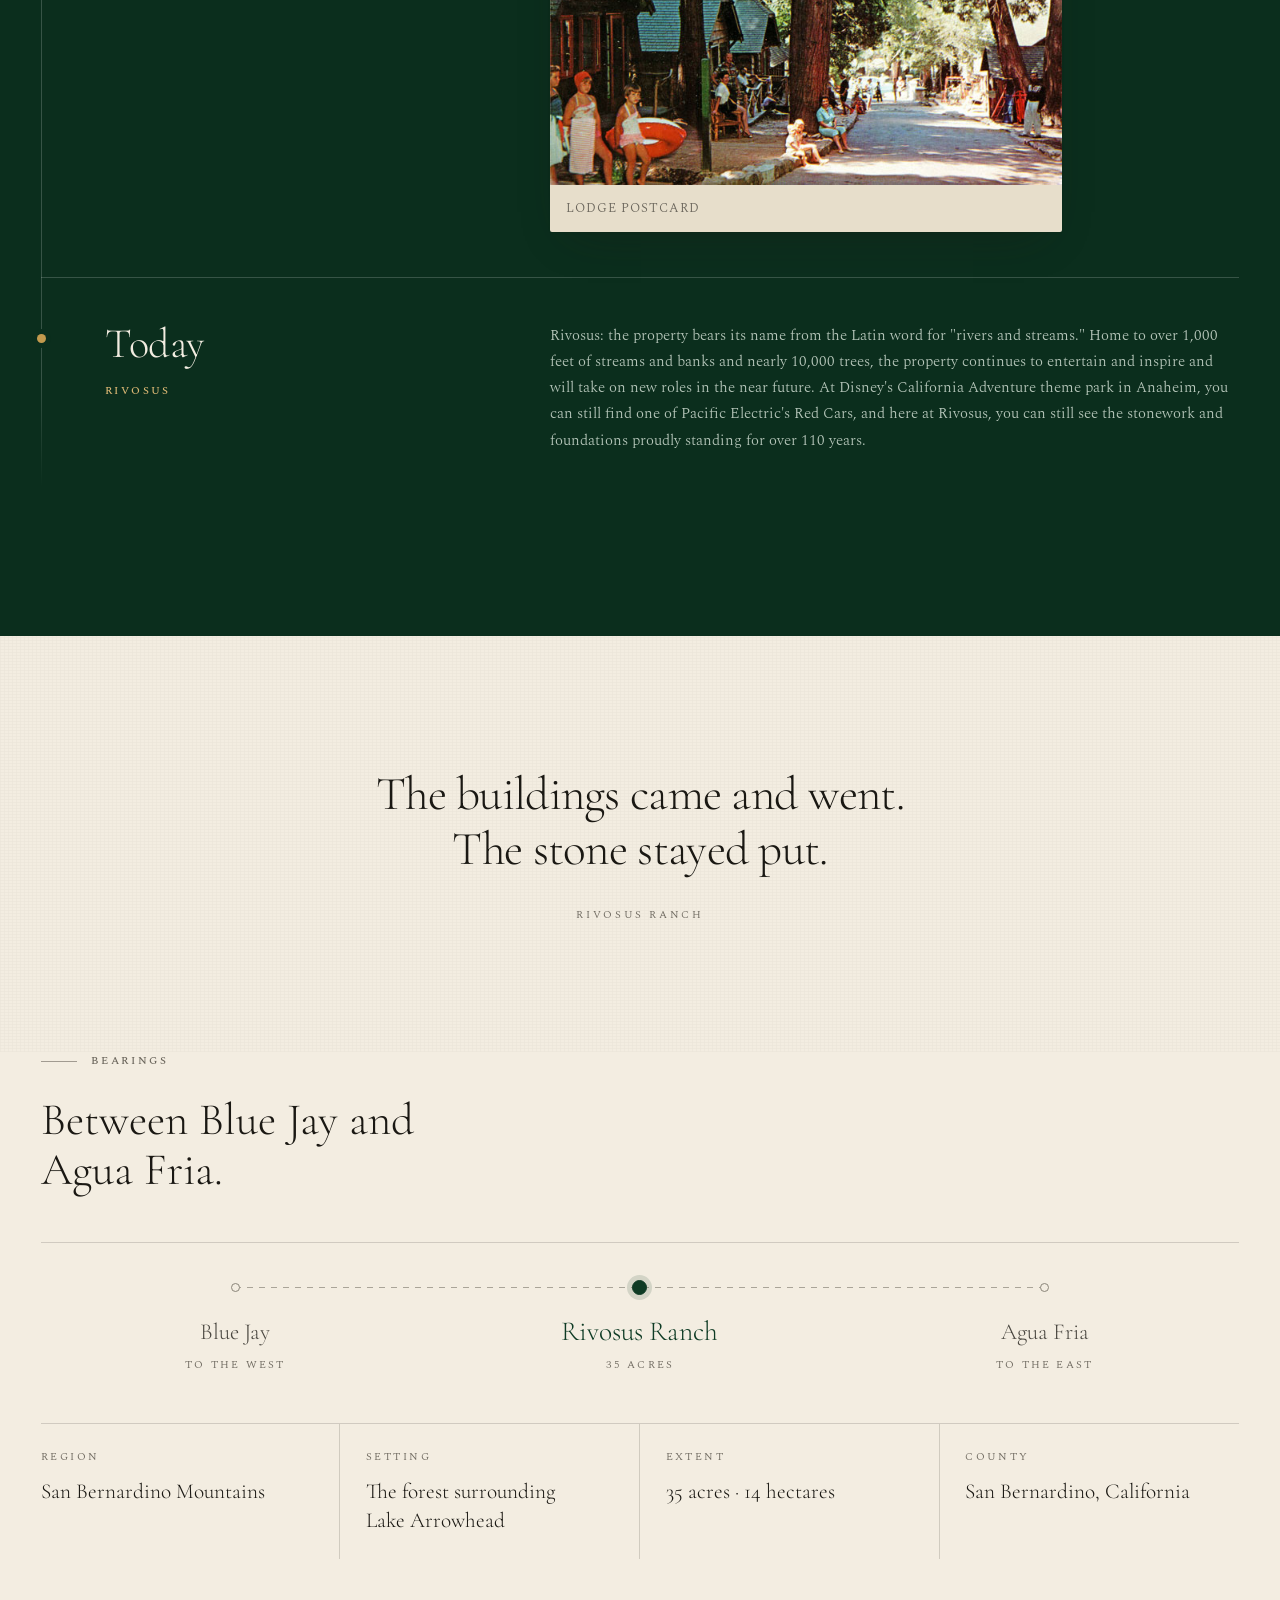
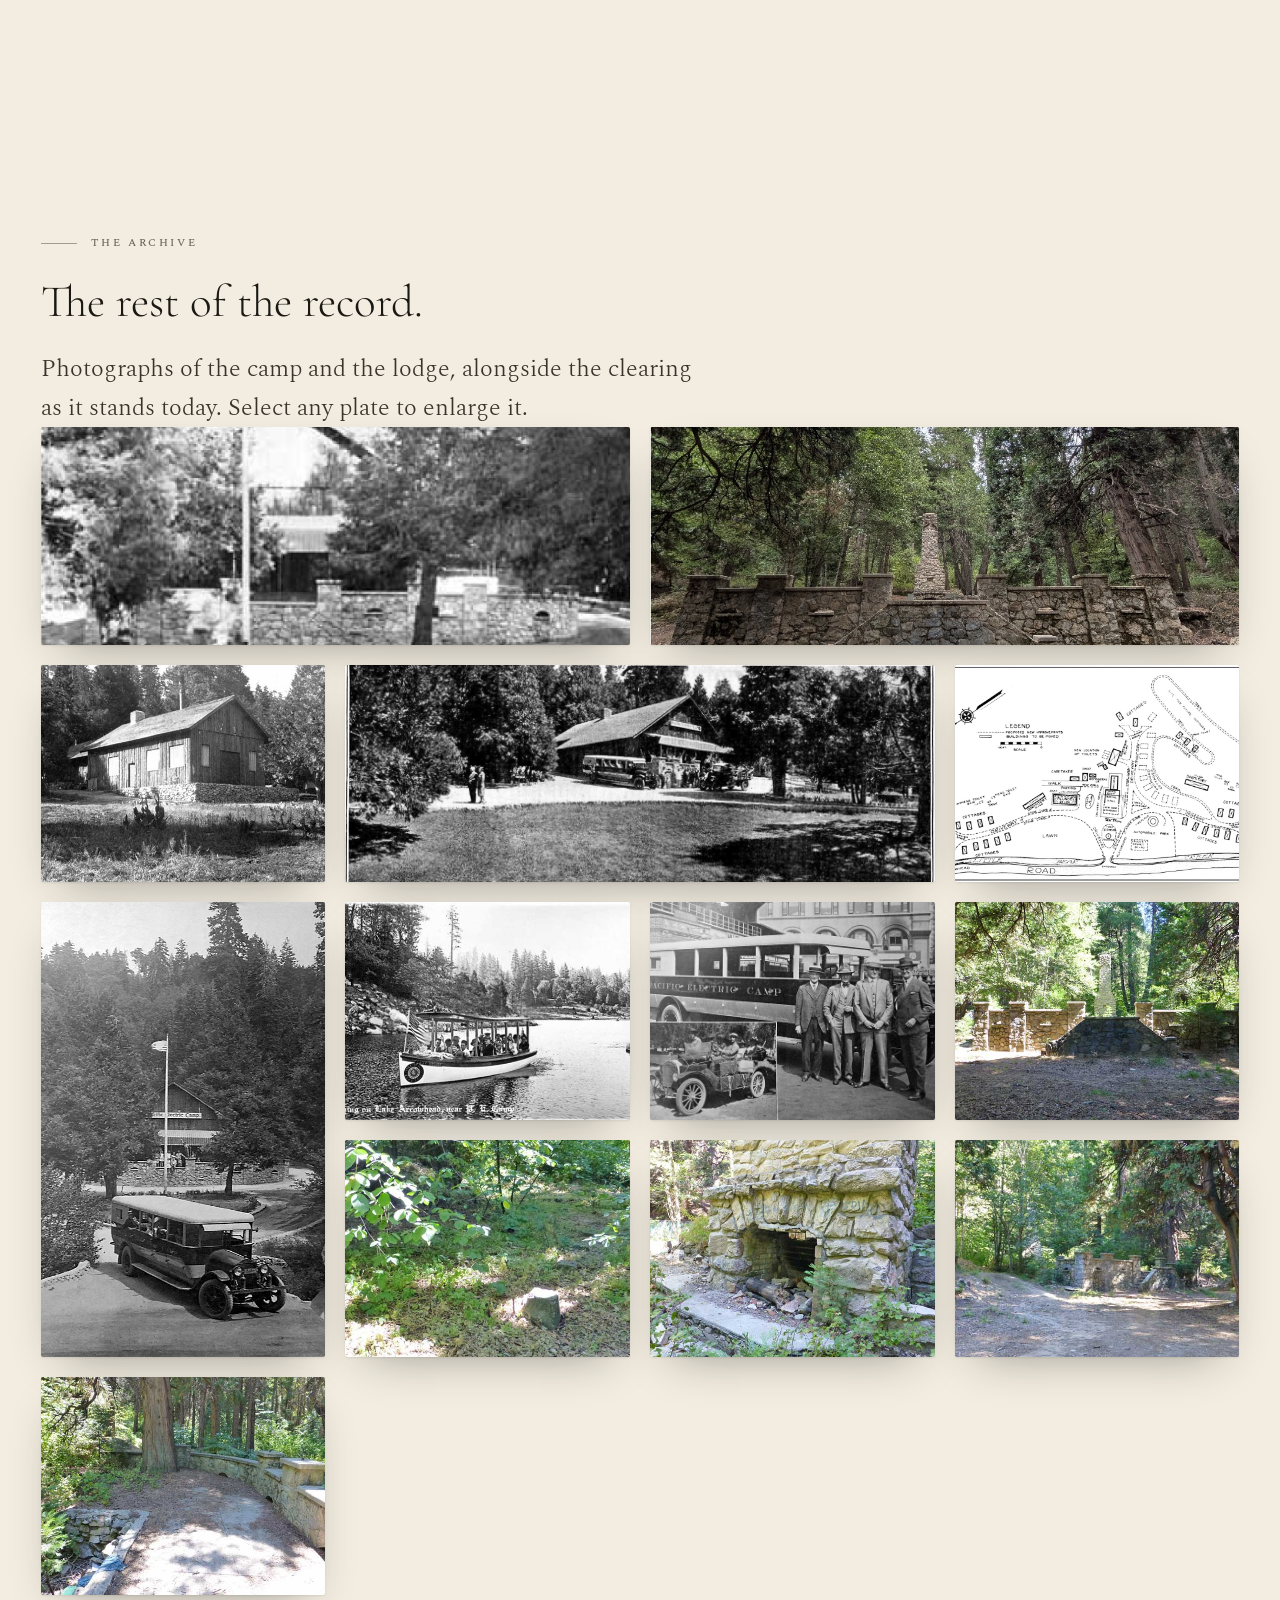
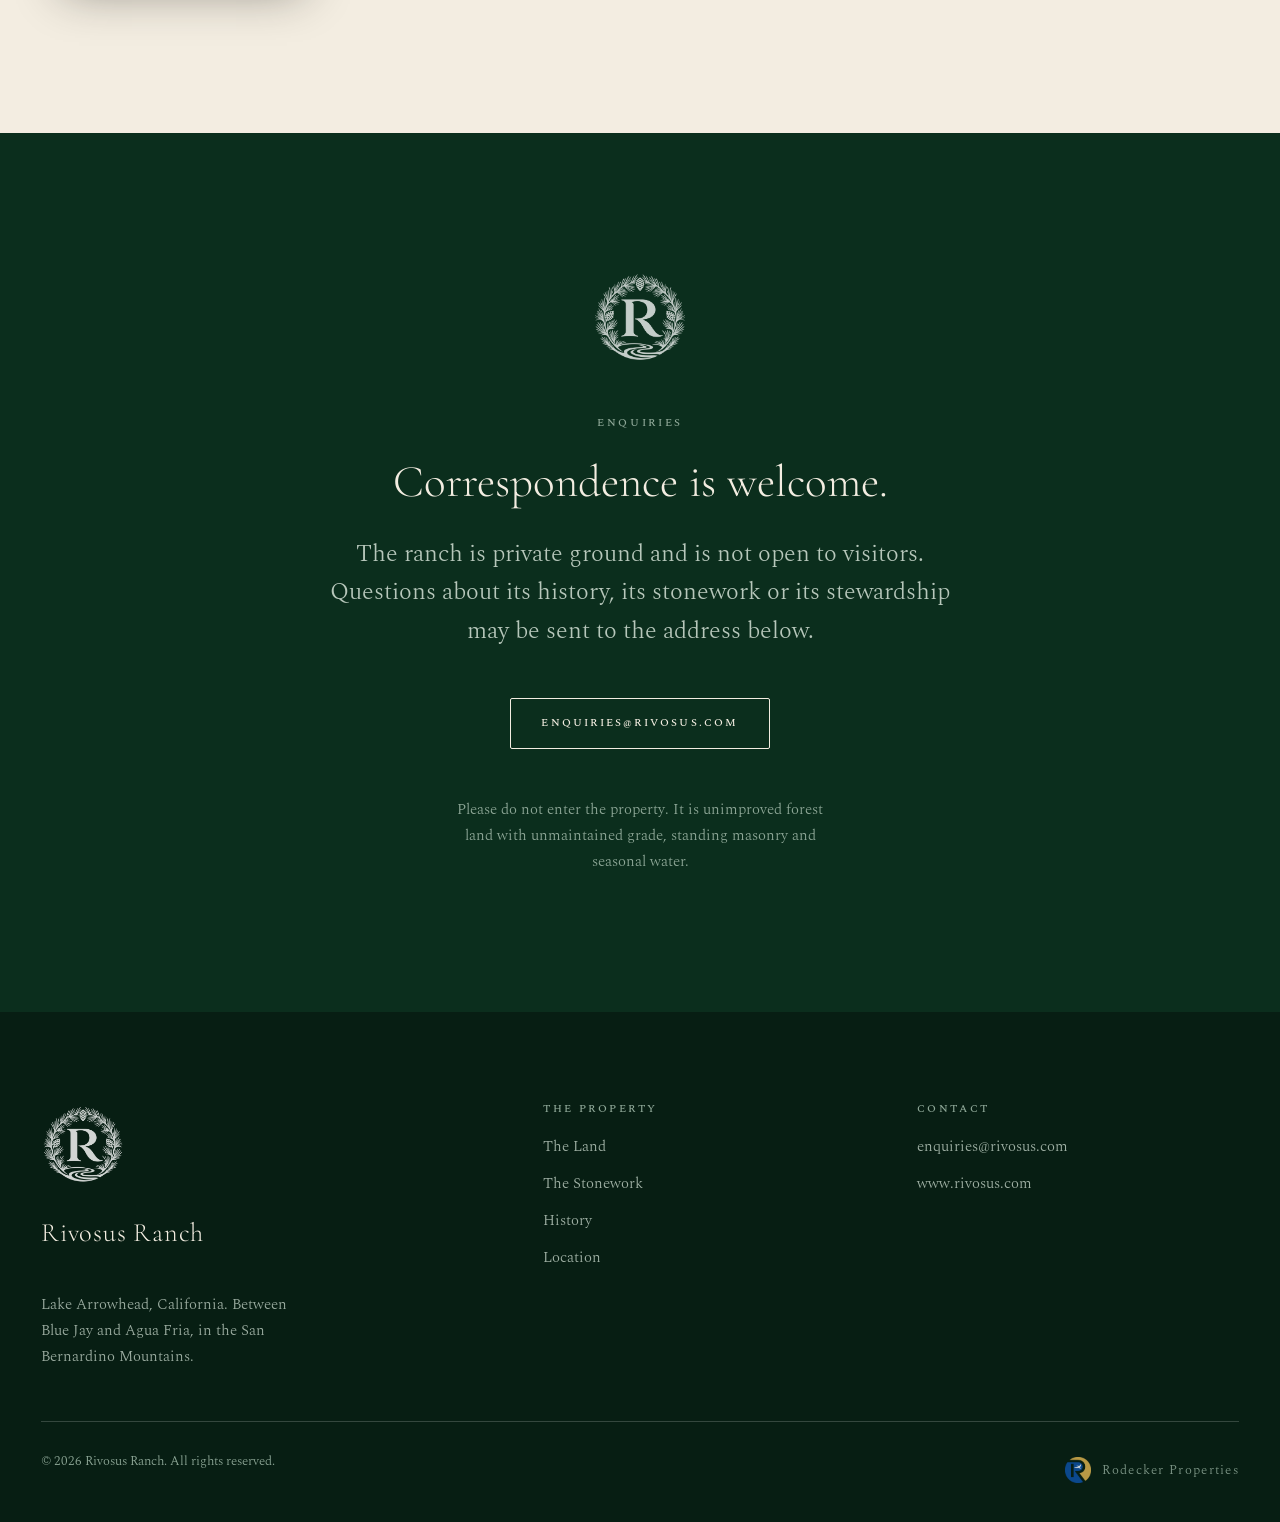
==== commit 006888d1: "Move comparison photos into archive gallery" ====
--- a/index.html
+++ b/index.html
@@ -4,7 +4,7 @@
 <meta charset="utf-8">
 <meta name="viewport" content="width=device-width, initial-scale=1, viewport-fit=cover">
 <title>Rivosus Ranch - Lake Arrowhead, California</title>
-<meta name="description" content="Fourteen hectares of pine, stone and running water in the woods above Lake Arrowhead, between Blue Jay and Agua Fria. Home of the Pacific Electric Railway Camp, 1915, and the Pine View Lodge, 1944.">
+<meta name="description" content="Thirty-five acres of pine, stone and running water in the woods above Lake Arrowhead, between Blue Jay and Agua Fria. Home of the Pacific Electric Railway Camp, 1915, and the Pine View Lodge, 1944.">
 <meta name="theme-color" content="#0B2E1D">
 <link rel="canonical" href="https://www.rivosus.com/">
 
@@ -38,7 +38,6 @@
       <img class="brand__seal" src="assets/img/Rivosus%20Ranch%20Seal.png" alt="" width="1254" height="1254" aria-hidden="true">
       <span class="brand__text">
         <span class="brand__name">Rivosus Ranch</span>
-        <span class="brand__sub">Est. 1915</span>
       </span>
     </a>
 
@@ -91,8 +90,8 @@
       </h1>
 
       <p class="hero__lede">
-        Fourteen hectares of pine, granite and running water, held quietly in the
-        San Bernardino Mountains for more than a century.
+        35 acres of streams, forest, springs and mountain canopy held quietly
+        next to Lake Arrowhead, spanning more than a century.
       </p>
     </div>
 
@@ -116,37 +115,39 @@
     <div class="wrap">
       <div data-reveal>
         <p class="eyebrow eyebrow--center">The Land</p>
-        <h2 class="t-xxl statement">Cedar, pine and the sound of water.</h2>
+        <h2 class="t-xxl statement">Cedar, Springs, Pine and Streams.</h2>
       </div>
 
       <div class="statement__body prose" data-reveal style="--reveal-delay:120ms">
         <p class="drop-cap">
-          The property lies in the forest that surrounds Lake Arrowhead, nestled
-          between the communities of Blue Jay and Agua Fria. It runs to 14.16
-          hectares - a little under thirty-five acres - of mature timber, needle
-          floor and seasonal streams that fall away through the trees and are
-          louder in the spring than you expect them to be.
-        </p>
-        <p>
-          It is unhurried ground. Incense cedar and Jeffrey pine have had the
-          better part of a hundred years to close over what people once built
-          here, and they have largely succeeded. What remains is a clearing, a
-          few good stands of old growth, the water, and the stone.
+          Nestled between the communities of Lake Arrowhead, Blue Jay and Agua
+          Fria, Rivosus' nearly 35 acres of property is home to thousands of
+          trees, natural springs and a stream that flanks our border with Hwy
+          189. Our most notable (and only) structure was built nearly 110 years
+          ago, reminding us of the craftsmanship the masons of that era brought
+          to their craft. Although time has claimed the nearly 40 cabins once
+          scattered among the trees and waterways, a renewed opportunity exists
+          for new cottages, outbuildings, and other residential or recreational
+          amenities - a blank canvas waiting for an artist.
         </p>
       </div>
 
       <div class="facts" data-reveal style="--reveal-delay:200ms">
         <div class="fact">
-          <span class="fact__value">14.16<span class="fact__unit">hectares</span></span>
-          <p class="fact__label">Approximately 35 acres of forested mountain land.</p>
+          <span class="fact__value">35<span class="fact__unit">acres (+/-)</span></span>
+          <p class="fact__label fact__label--sub">14 hectares (+/-)</p>
         </div>
         <div class="fact">
           <span class="fact__value">1915</span>
-          <p class="fact__label">The first recorded season of settlement in these woods.</p>
+          <p class="fact__label">Welcomes the Pacific Electric Railway Camp.</p>
         </div>
         <div class="fact">
-          <span class="fact__value">1917</span>
-          <p class="fact__label">The date of the earliest photograph of the stonework, which stands today.</p>
+          <span class="fact__value">1944</span>
+          <p class="fact__label">WWII and the opening of Pineview Lodge.</p>
+        </div>
+        <div class="fact">
+          <span class="fact__value">2026</span>
+          <p class="fact__label">The Rodecker Family acquires the property and begins Rivosus.</p>
         </div>
       </div>
     </div>
@@ -160,18 +161,15 @@
       <div class="split split--wide-right">
         <div data-reveal>
           <p class="eyebrow">In the Trees</p>
-          <h2 class="t-xl">The forest kept it.</h2>
+          <h2 class="t-xl">Stewards of the Forest</h2>
           <div class="prose" style="margin-top:1.75rem">
             <p>
-              No road runs through the middle of it. The canopy closes overhead,
-              the light comes down in pieces, and the wall sits where it was laid
-              - a little mossed, entirely sound, holding the same line it held
-              when the first photograph was taken of it.
-            </p>
-            <p>
-              Water is the constant. The name comes from the Latin
-              <em>rivosus</em> - full of streams - and in a wet year you can
-              follow the sound of it from one end of the property to the other.
+              Surrounded by a lush pine canopy, filtered light and fresh pine
+              air, it is easy to forget that "civilization" is literally just
+              miles away. In the distance you can hear the babbling brook
+              tirelessly filling Lake Arrowhead year-round. Plans and
+              improvements to the property will be forest minded and in
+              architectural harmony with what makes this property so inspiring.
             </p>
           </div>
         </div>
@@ -205,11 +203,10 @@
 
       <div class="statement__body prose" data-reveal style="--reveal-delay:120ms">
         <p>
-          The masonry is the oldest thing on the property that people made. River
-          granite, set without mortar showing, in a low wall with squared pillars,
-          a stepped entry and a chimney at the centre. It was already a landmark
-          when the photograph below was taken, and the buildings it once framed
-          are long gone. The stone did not go anywhere.
+          A true testament to the artisans of their era, the original stonework
+          for the Pacific Electric Railway Camp's social hall is still quite
+          visible. Future plans for the site will endeavor to preserve this
+          stonework and restore its functionality.
         </p>
       </div>
 
@@ -243,13 +240,6 @@
         </figure>
       </div>
     </div>
-
-    <div class="bleed" data-reveal style="margin-top:clamp(3.5rem,7vw,6rem)">
-      <img src="assets/img/Bluejay%20-%201917%20-%202026%20stone%20work.jpg"
-           alt="Side by side comparison: a 1917 photograph of the lodge with a motor stage and guests, beside a 2026 photograph of the surviving stone wall in the forest."
-           width="1949" height="582" loading="lazy" decoding="async">
-      <p class="bleed__caption">Then and now - the arrival at the lodge, and the wall that outlasted it.</p>
-    </div>
   </section>
 
   <!-- ==================================================================
@@ -259,7 +249,7 @@
     <div class="wrap">
       <div data-reveal>
         <p class="eyebrow">The Record</p>
-        <h2 class="t-xxl" style="max-width:18ch">A hundred and ten years of company.</h2>
+        <h2 class="t-xxl" style="max-width:18ch">Quaint beginnings</h2>
       </div>
 
       <div class="timeline">
@@ -270,12 +260,14 @@
           </div>
           <div class="era__body">
             <p>
-              The Pacific Electric Railway - the Red Cars that stitched together
-              Southern California - kept a mountain camp in these woods. For
-              twenty-six seasons the clearing filled each summer and emptied each
-              autumn. The stone wall, the pillars and the chimney date from this
-              period; the earliest photograph of them was taken in 1917. The camp
-              closed in 1941.
+              The Pacific Electric Railway: for those who don't remember, LA's
+              answer to the San Francisco cable car was the Red Cars that went
+              from Los Angeles to Orange County. For twenty-six seasons, Pacific
+              Electric Railway employees enjoyed the season and celebrated in the
+              camp's social hall (pictured below) and its many cottages. This
+              continued until changes in the auto industry and, moreover, the
+              start of WWII made continued operations impossible, ending a
+              romantic period of history for both the camp and the country.
             </p>
             <figure class="photo-callout"
                     data-lightbox="assets/img/Entrance-PE-Camp-c1930s-sm.jpg"
@@ -295,10 +287,10 @@
           </div>
           <div class="era__body">
             <p>
-              After three quiet years the property opened again, this time as the
-              Pine View Lodge. Thirty years of guests came up the mountain to it,
-              past the same wall, under the same trees - which by then were
-              considerably taller. The lodge closed its doors in 1974.
+              Pine View Lodge: opening in late 1944, the lodge continued where
+              Pacific Electric left off. Operating for nearly three decades,
+              travelers continued to enjoy the forest, swimming, streams and
+              forestry its thirty-five acres offered.
             </p>
             <figure class="photo-callout"
                     data-lightbox="assets/img/pine-view-lodge-postcard.jpg"
@@ -313,16 +305,19 @@
 
         <article class="era" data-reveal>
           <div>
-            <span class="era__years">1974&ndash;Today</span>
-            <span class="era__name">The Forest Returns</span>
+            <span class="era__years">Today</span>
+            <span class="era__name">Rivosus</span>
           </div>
           <div class="era__body">
             <p>
-              For half a century the woods have had the place largely to
-              themselves. Duff has built up over the old drives, seedlings have
-              become timber, and the streams have run without an audience. The
-              century-old stonework still stands - the one clear line left in the
-              clearing, and the reason anyone looking at this land looks twice.
+              Rivosus: the property bears its name from the Latin word for
+              "rivers and streams." Home to over 1,000 feet of streams and
+              banks and nearly 10,000 trees, the property continues to
+              entertain and inspire and will take on new roles in the near
+              future. At Disney's California Adventure theme park in Anaheim,
+              you can still find one of Pacific Electric's Red Cars, and here
+              at Rivosus, you can still see the stonework and foundations
+              proudly standing for over 110 years.
             </p>
           </div>
         </article>
@@ -362,7 +357,7 @@
           <div class="locality__node locality__node--focus">
             <div class="locality__dot" aria-hidden="true"></div>
             <div class="locality__name">Rivosus Ranch</div>
-            <span class="locality__meta">14.16 hectares</span>
+            <span class="locality__meta">35 acres</span>
           </div>
           <div class="locality__node">
             <div class="locality__dot" aria-hidden="true"></div>
@@ -383,7 +378,7 @@
         </div>
         <div class="bearing">
           <p class="bearing__key">Extent</p>
-          <p class="bearing__val">14.16 hectares &middot; 35 acres</p>
+          <p class="bearing__val">35 acres &middot; 14 hectares</p>
         </div>
         <div class="bearing">
           <p class="bearing__key">County</p>
@@ -409,6 +404,22 @@
       </div>
 
       <div class="gallery-grid" data-reveal style="--reveal-delay:80ms">
+        <figure class="gallery-item gallery-item--clickable gallery-item--comparison"
+                data-lightbox="assets/img/Bluejay%20-%201917%20stone%20work.jpg"
+                data-lightbox-caption="The stonework, flagpole and lodge, circa 1917.">
+          <img src="assets/img/Bluejay%20-%201917%20stone%20work.jpg"
+               alt="Archival photograph from about 1917 showing the lodge, guests and motor stage beside the stonework."
+               width="672" height="421" loading="lazy" decoding="async">
+          <figcaption>The lodge arrival, circa 1917</figcaption>
+        </figure>
+        <figure class="gallery-item gallery-item--clickable gallery-item--comparison"
+                data-lightbox="assets/img/Bluejay%20-%202026%20stone%20work.jpg"
+                data-lightbox-caption="The same wall, 2026.">
+          <img src="assets/img/Bluejay%20-%202026%20stone%20work.jpg"
+               alt="The surviving granite wall photographed in the forest in 2026."
+               width="766" height="466" loading="lazy" decoding="async">
+          <figcaption>The wall today, 2026</figcaption>
+        </figure>
         <figure class="gallery-item gallery-item--clickable"
                 data-lightbox="assets/img/PE_Vacation_Camp_Rec_Hall_1918-sm.jpg"
                 data-lightbox-caption="The recreation hall at the Pacific Electric vacation camp, 1918.">
--- a/assets/css/site.css
+++ b/assets/css/site.css
@@ -196,16 +196,19 @@
   display: grid;
   grid-template-columns: repeat(auto-fit, minmax(200px, 1fr));
   border-top: 1px solid var(--rule);
-  margin-top: clamp(3rem, 6vw, 5rem);
+  margin-top: clamp(2.5rem, 4vw, 3.5rem);
 }
 .section--pine .facts { border-color: var(--rule-light); }
 
 .fact {
-  padding: clamp(1.75rem, 3vw, 2.75rem) clamp(1rem, 2vw, 2rem) 0 0;
+  padding: clamp(1.5rem, 2.5vw, 2.25rem) clamp(1.25rem, 2vw, 2rem);
   border-right: 1px solid var(--rule);
 }
+/* The outer edges stay flush with the wrap; only the inner ones clear the
+   divider rules. */
+.fact:first-child { padding-left: 0; }
+.fact:last-child { border-right: 0; padding-right: 0; }
 .section--pine .fact { border-color: var(--rule-light); }
-.fact:last-child { border-right: 0; }
 
 .fact__value {
   font-family: var(--font-display);
@@ -216,12 +219,12 @@
   display: block;
 }
 .fact__unit {
-  font-size: 0.32em;
+  font-size: 0.3em;
   letter-spacing: 0.2em;
   text-transform: uppercase;
   font-family: var(--font-body);
-  margin-left: 0.6rem;
-  vertical-align: 0.55em;
+  margin-left: 0.55rem;
+  vertical-align: 0.3em;
   color: var(--stone-600);
 }
 .section--pine .fact__unit { color: var(--sage-300); }
@@ -231,11 +234,22 @@
   font-size: var(--t-sm);
   line-height: 1.55;
   color: var(--fg-muted);
+  text-wrap: pretty;
 }
 .section--pine .fact__label { color: var(--sage-200); }
+.fact__label--sub {
+  font-size: 0.8em;
+  font-style: italic;
+  opacity: 0.75;
+  margin-top: 0.35rem;
+}
 
 @media (max-width: 640px) {
-  .fact { border-right: 0; border-bottom: 1px solid var(--rule); padding-bottom: 1.75rem; }
+  .fact {
+    border-right: 0;
+    border-bottom: 1px solid var(--rule);
+    padding: 1.75rem 0;
+  }
   .section--pine .fact { border-color: var(--rule-light); }
   .fact:last-child { border-bottom: 0; }
 }
@@ -252,25 +266,6 @@
   align-items: start;
 }
 @media (max-width: 760px) { .plates-pair { grid-template-columns: 1fr; gap: 2.5rem; } }
-
-/* Full-bleed diptych band.
-   Centred with margin rather than translateX: this element also carries
-   [data-reveal], whose revealed state sets `transform: none` and would
-   otherwise cancel the centring and shunt the band off to the right. */
-.bleed {
-  width: 100vw;
-  margin-left: calc(50% - 50vw);
-  overflow: hidden;
-}
-.bleed img { width: 100%; object-fit: cover; }
-.bleed__caption {
-  max-width: var(--wrap);
-  margin: 1.25rem auto 0;
-  padding-inline: var(--gutter);
-  font-size: var(--t-sm);
-  color: var(--stone-600);
-  letter-spacing: 0.04em;
-}
 
 /* ---------- 5b. Gallery --------------------------------------------------- */
 /* Grid of clickable image thumbnails with lightbox integration. */
@@ -289,10 +284,12 @@
    outliers; spanning them keeps the crop off their subjects. */
 .gallery-item--wide { grid-column: span 2; }
 .gallery-item--tall { grid-row: span 2; }
+.gallery-item--comparison { grid-column: span 2; }
 
 @media (max-width: 560px) {
   .gallery-item--wide { grid-column: span 1; }
   .gallery-item--tall { grid-row: span 1; }
+  .gallery-item--comparison { grid-column: span 1; }
 }
 
 .gallery-item {
@@ -452,52 +449,71 @@
 /* A relational diagram, not a map: it states position without drawing
    boundaries. Blue Jay to the west, Agua Fria to the east. */
 .locality {
-  margin-top: clamp(3rem, 6vw, 5rem);
-  padding: clamp(2rem, 4vw, 3.25rem) 0 0;
+  --loc-gap: 1rem;
+  --loc-dot: 16px;
+  margin-top: clamp(2rem, 4vw, 3rem);
+  padding: clamp(1.5rem, 3vw, 2.25rem) 0 0;
   border-top: 1px solid var(--rule);
 }
 .locality__track {
   display: grid;
   grid-template-columns: repeat(3, minmax(0, 1fr));
-  align-items: center;
+  align-items: start;
   position: relative;
-  gap: 1rem;
-}
+  gap: var(--loc-gap);
+}
+/* The outer dots sit at the centres of the first and last columns, so the
+   rule has to stop there rather than at an arbitrary inset. */
 .locality__track::before {
   content: "";
   position: absolute;
-  left: 8%; right: 8%;
-  top: 11px;
+  left: calc((100% - 2 * var(--loc-gap)) / 6);
+  right: calc((100% - 2 * var(--loc-gap)) / 6);
+  top: calc(var(--loc-dot) / 2);
   height: 1px;
   background: repeating-linear-gradient(to right, var(--stone-400) 0 6px, transparent 6px 12px);
 }
 .locality__node { text-align: center; position: relative; }
+
+/* A fixed box holds the dot so the two sizes still share one centre line and
+   the names below all start at the same height. */
 .locality__dot {
+  display: grid;
+  place-items: center;
+  width: var(--loc-dot);
+  height: var(--loc-dot);
+  margin: 0 auto 1.15rem;
+  position: relative;
+  z-index: 2;
+}
+.locality__dot::after {
+  content: "";
   width: 9px; height: 9px;
   border-radius: 50%;
   border: 1px solid var(--stone-500);
   background: var(--parchment-100);
-  margin: 7px auto 1.15rem;
-  position: relative;
-  z-index: 2;
-}
-.locality__node--focus .locality__dot {
+}
+.locality__node--focus .locality__dot::after {
   width: 15px; height: 15px;
-  margin-top: 4px;
   background: var(--pine-700);
   border-color: var(--pine-700);
   box-shadow: 0 0 0 5px rgba(14, 59, 36, 0.14);
 }
+/* Fixed line box: the focus name is larger but must not shift its own meta
+   line out of step with the other two. */
 .locality__name {
   font-family: var(--font-display);
-  font-size: clamp(1.1rem, 0.95rem + 0.6vw, 1.6rem);
-  line-height: 1.2;
+  font-size: clamp(1.1rem, 0.95rem + 0.6vw, 1.5rem);
+  line-height: 2.25rem;
   color: var(--stone-700);
 }
-.locality__node--focus .locality__name { color: var(--pine-700); font-size: clamp(1.35rem, 1rem + 1vw, 2rem); }
+.locality__node--focus .locality__name {
+  color: var(--pine-700);
+  font-size: clamp(1.3rem, 1rem + 0.9vw, 1.85rem);
+}
 .locality__meta {
   display: block;
-  margin-top: 0.5rem;
+  margin-top: 0.4rem;
   font-size: var(--t-label);
   letter-spacing: 0.2em;
   text-transform: uppercase;
@@ -506,16 +522,18 @@
 
 .bearings {
   display: grid;
-  grid-template-columns: repeat(auto-fit, minmax(230px, 1fr));
+  grid-template-columns: repeat(auto-fit, minmax(210px, 1fr));
   gap: 0;
-  margin-top: clamp(2.5rem, 5vw, 4rem);
+  margin-top: clamp(2rem, 4vw, 3rem);
   border-top: 1px solid var(--rule);
 }
 .bearing {
-  padding: 1.5rem clamp(1rem, 2vw, 2rem) 1.5rem 0;
+  padding: 1.5rem clamp(1.25rem, 2vw, 2rem);
   border-right: 1px solid var(--rule);
 }
-.bearing:last-child { border-right: 0; }
+/* The outer edges align with the heading above rather than sitting indented. */
+.bearing:first-child { padding-left: 0; }
+.bearing:last-child { border-right: 0; padding-right: 0; }
 .bearing__key {
   font-size: var(--t-label);
   letter-spacing: 0.22em;
@@ -523,10 +541,21 @@
   color: var(--stone-600);
   margin-bottom: 0.65rem;
 }
-.bearing__val { font-family: var(--font-display); font-size: 1.4rem; line-height: 1.3; color: var(--ink-900); }
+.bearing__val {
+  font-family: var(--font-display);
+  font-size: clamp(1.15rem, 1.05rem + 0.35vw, 1.4rem);
+  line-height: 1.35;
+  color: var(--ink-900);
+  text-wrap: balance;
+}
 
 @media (max-width: 640px) {
-  .bearing { border-right: 0; border-bottom: 1px solid var(--rule); }
+  .bearing {
+    border-right: 0;
+    border-bottom: 1px solid var(--rule);
+    padding-left: 0;
+    padding-right: 0;
+  }
   .bearing:last-child { border-bottom: 0; }
   .locality__track { grid-template-columns: 1fr; gap: 2rem; }
   .locality__track::before {
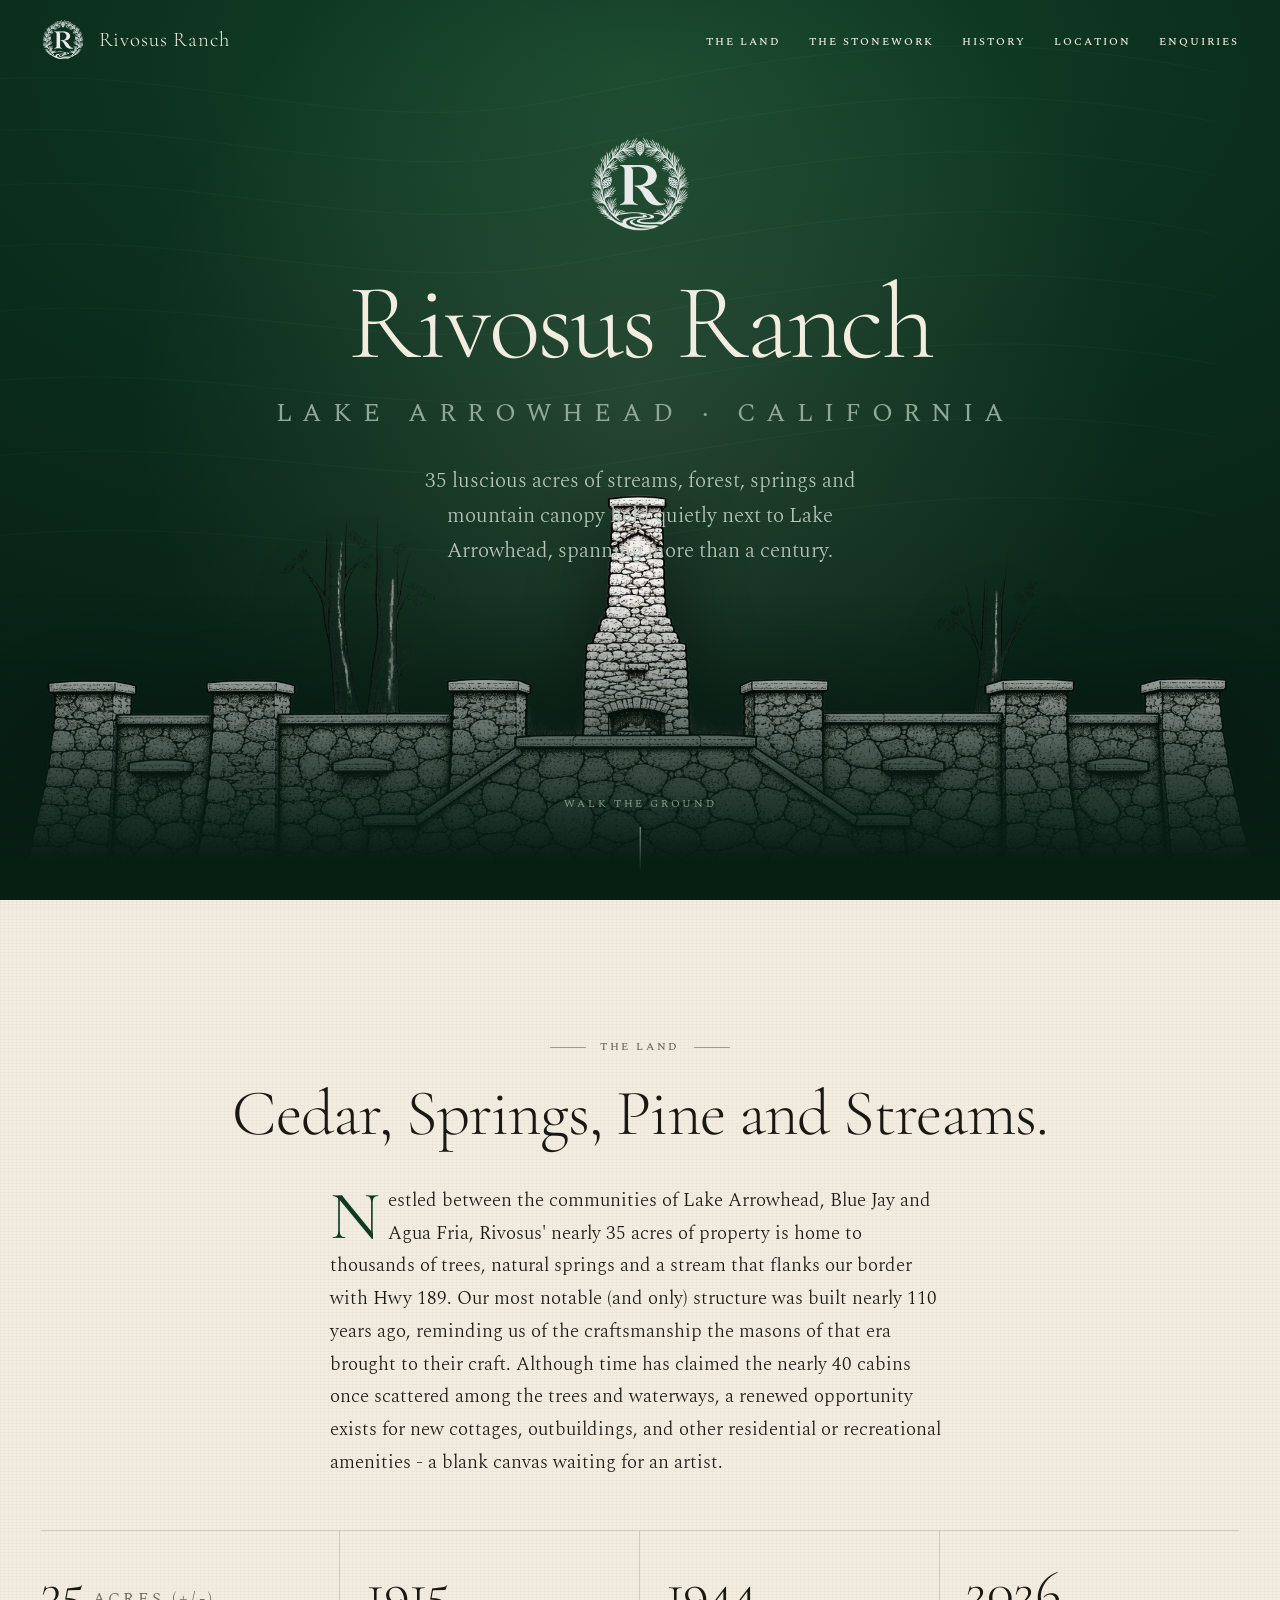
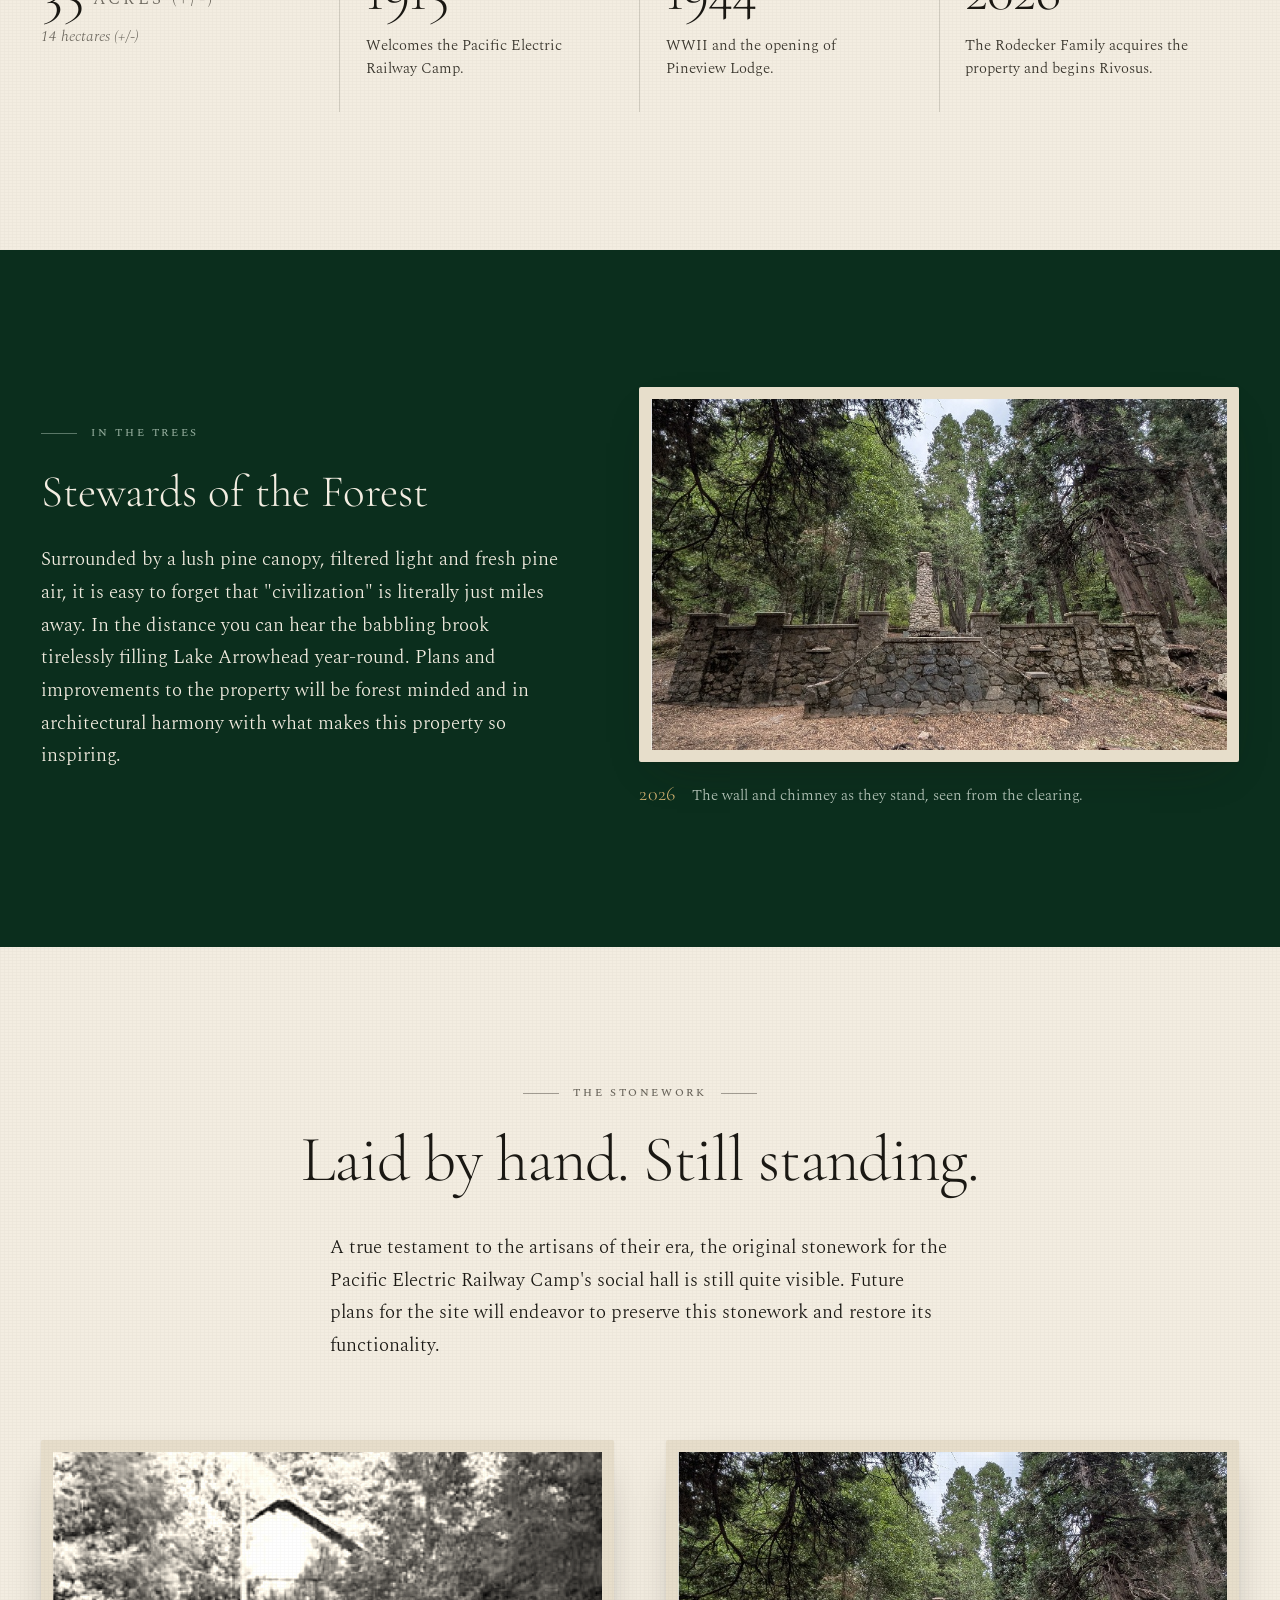
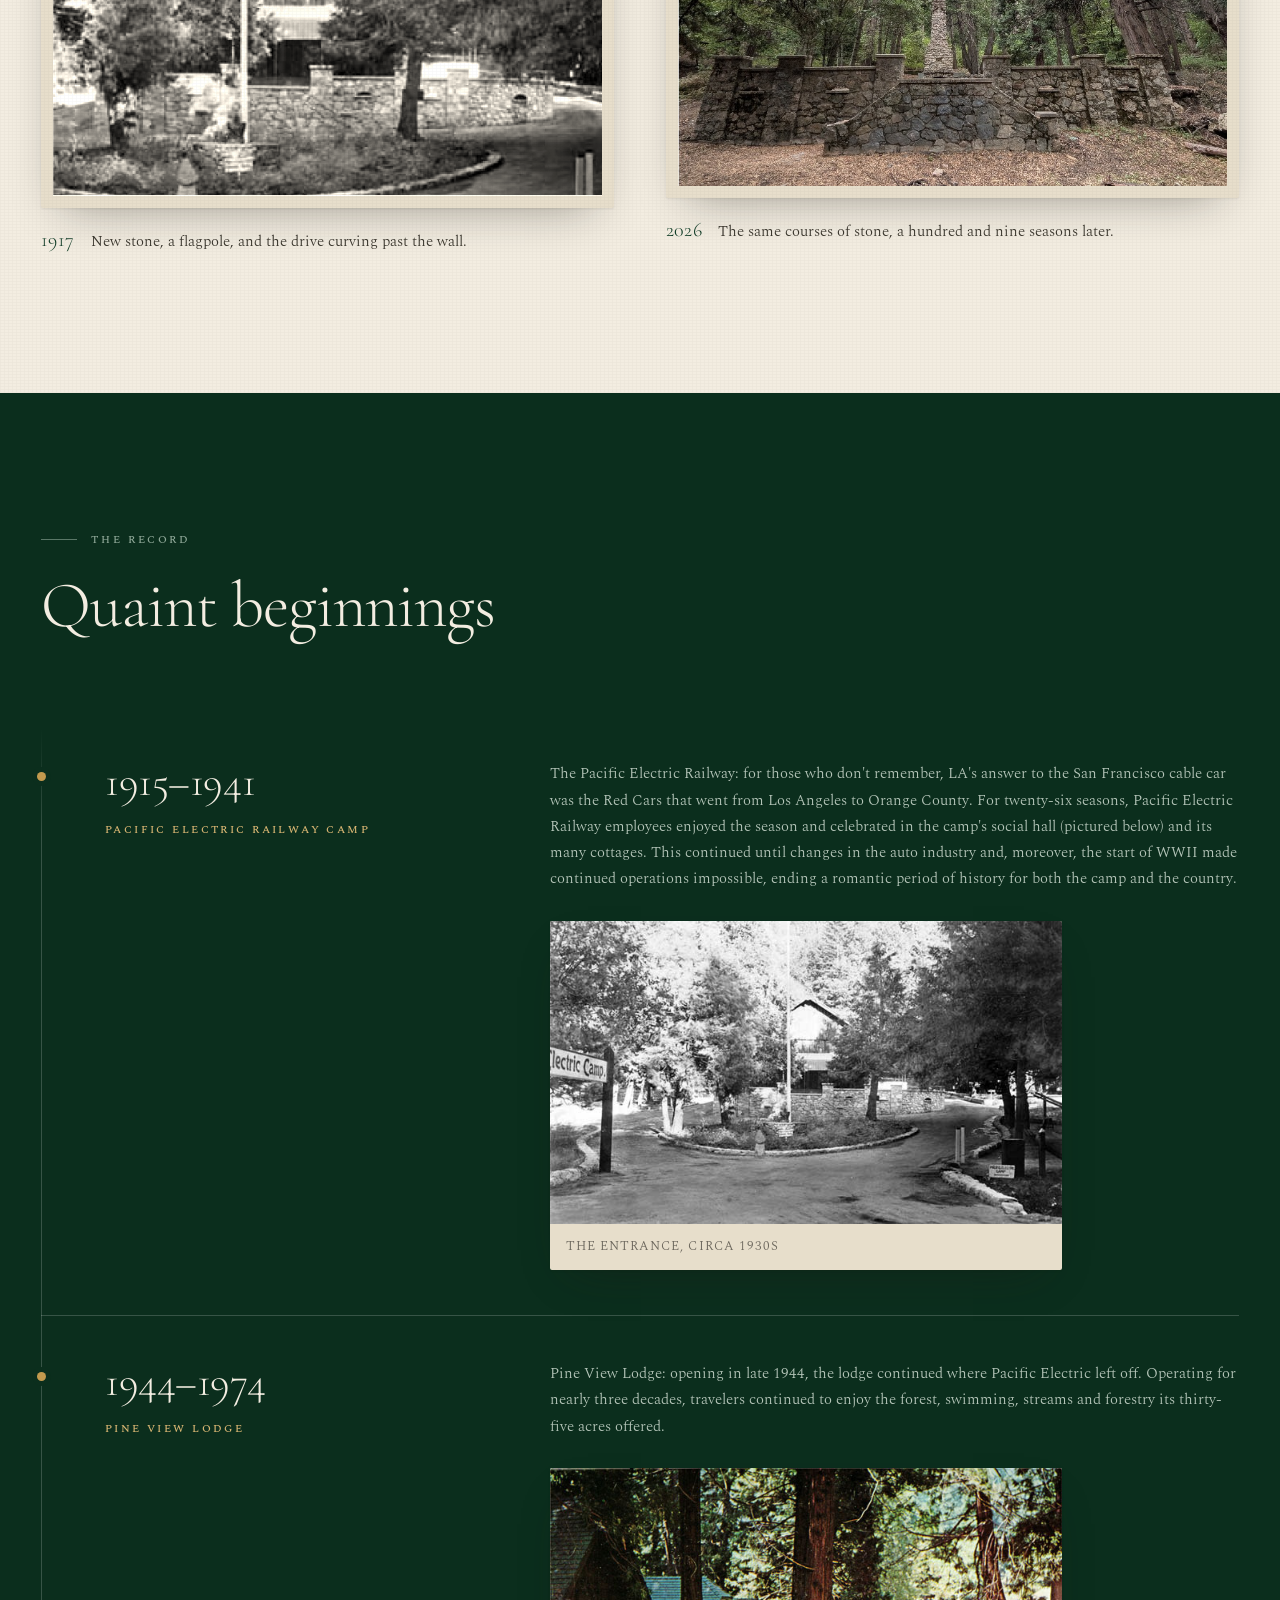
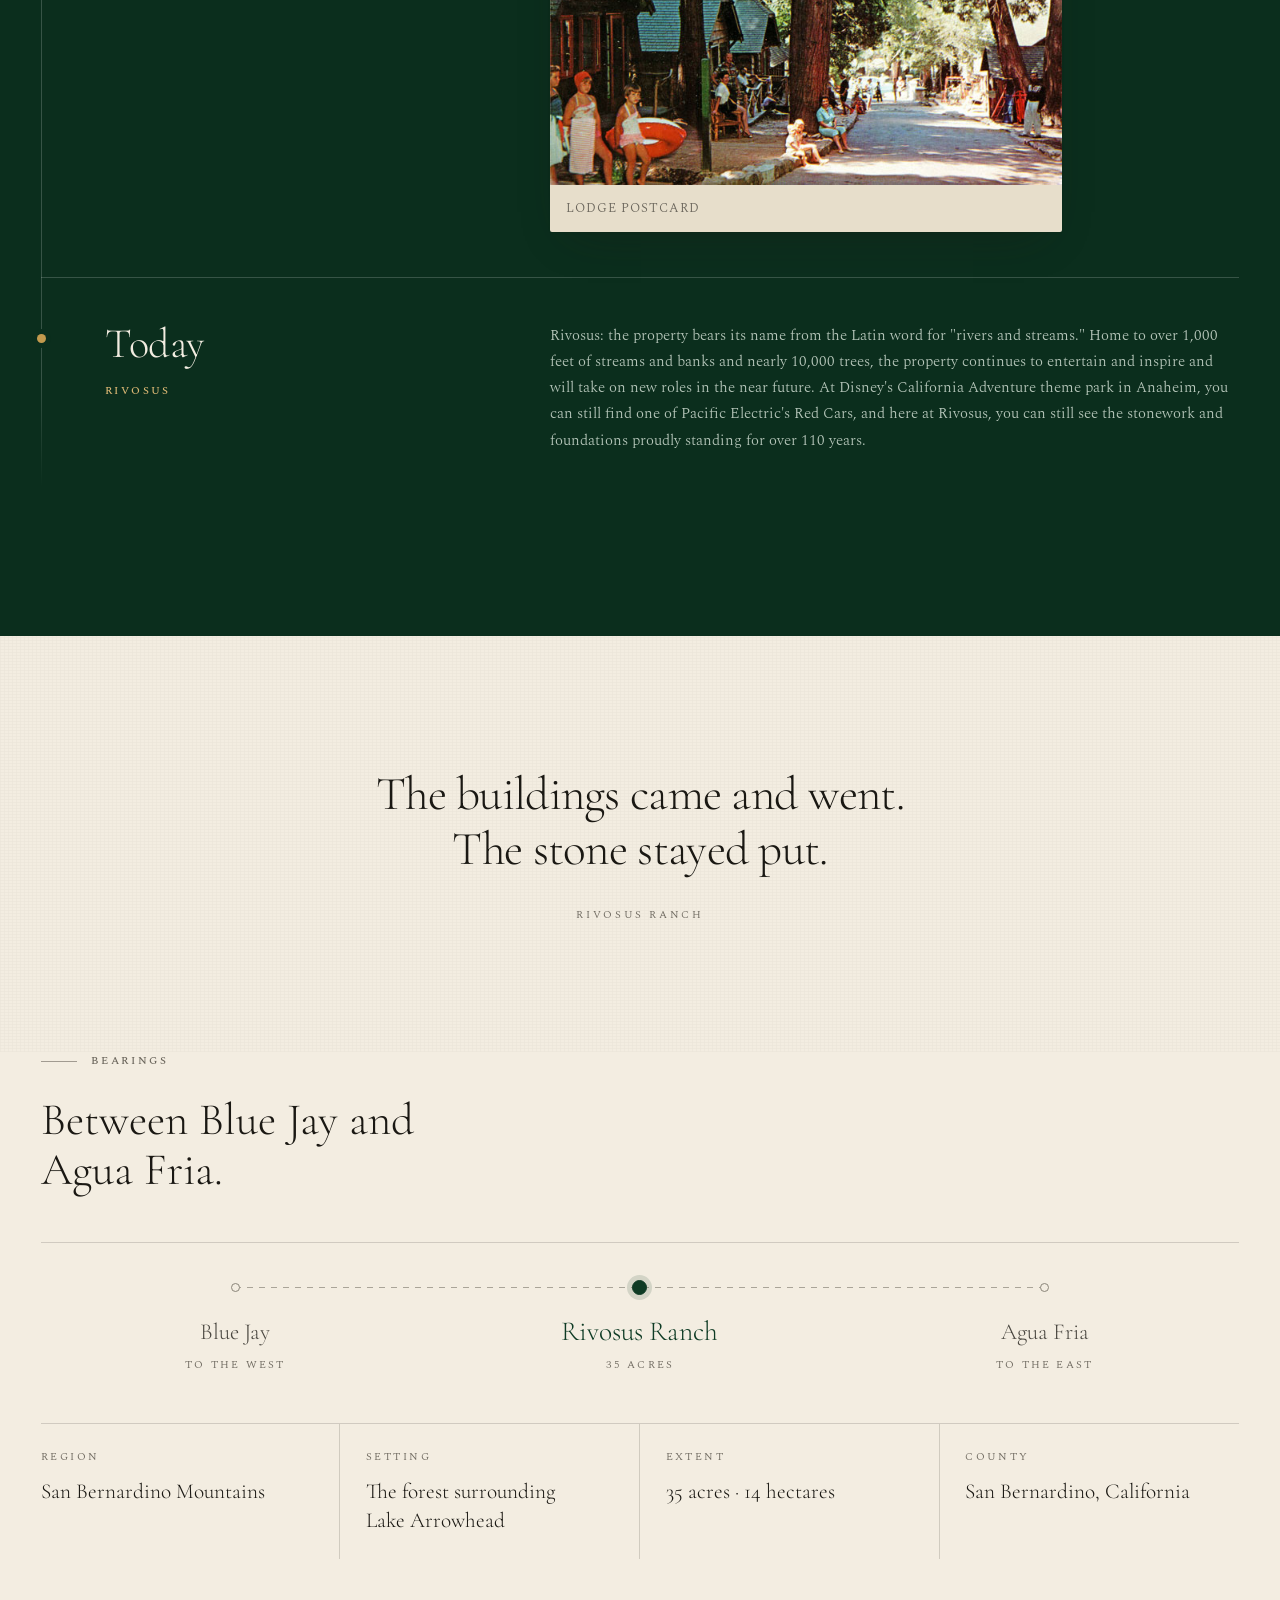
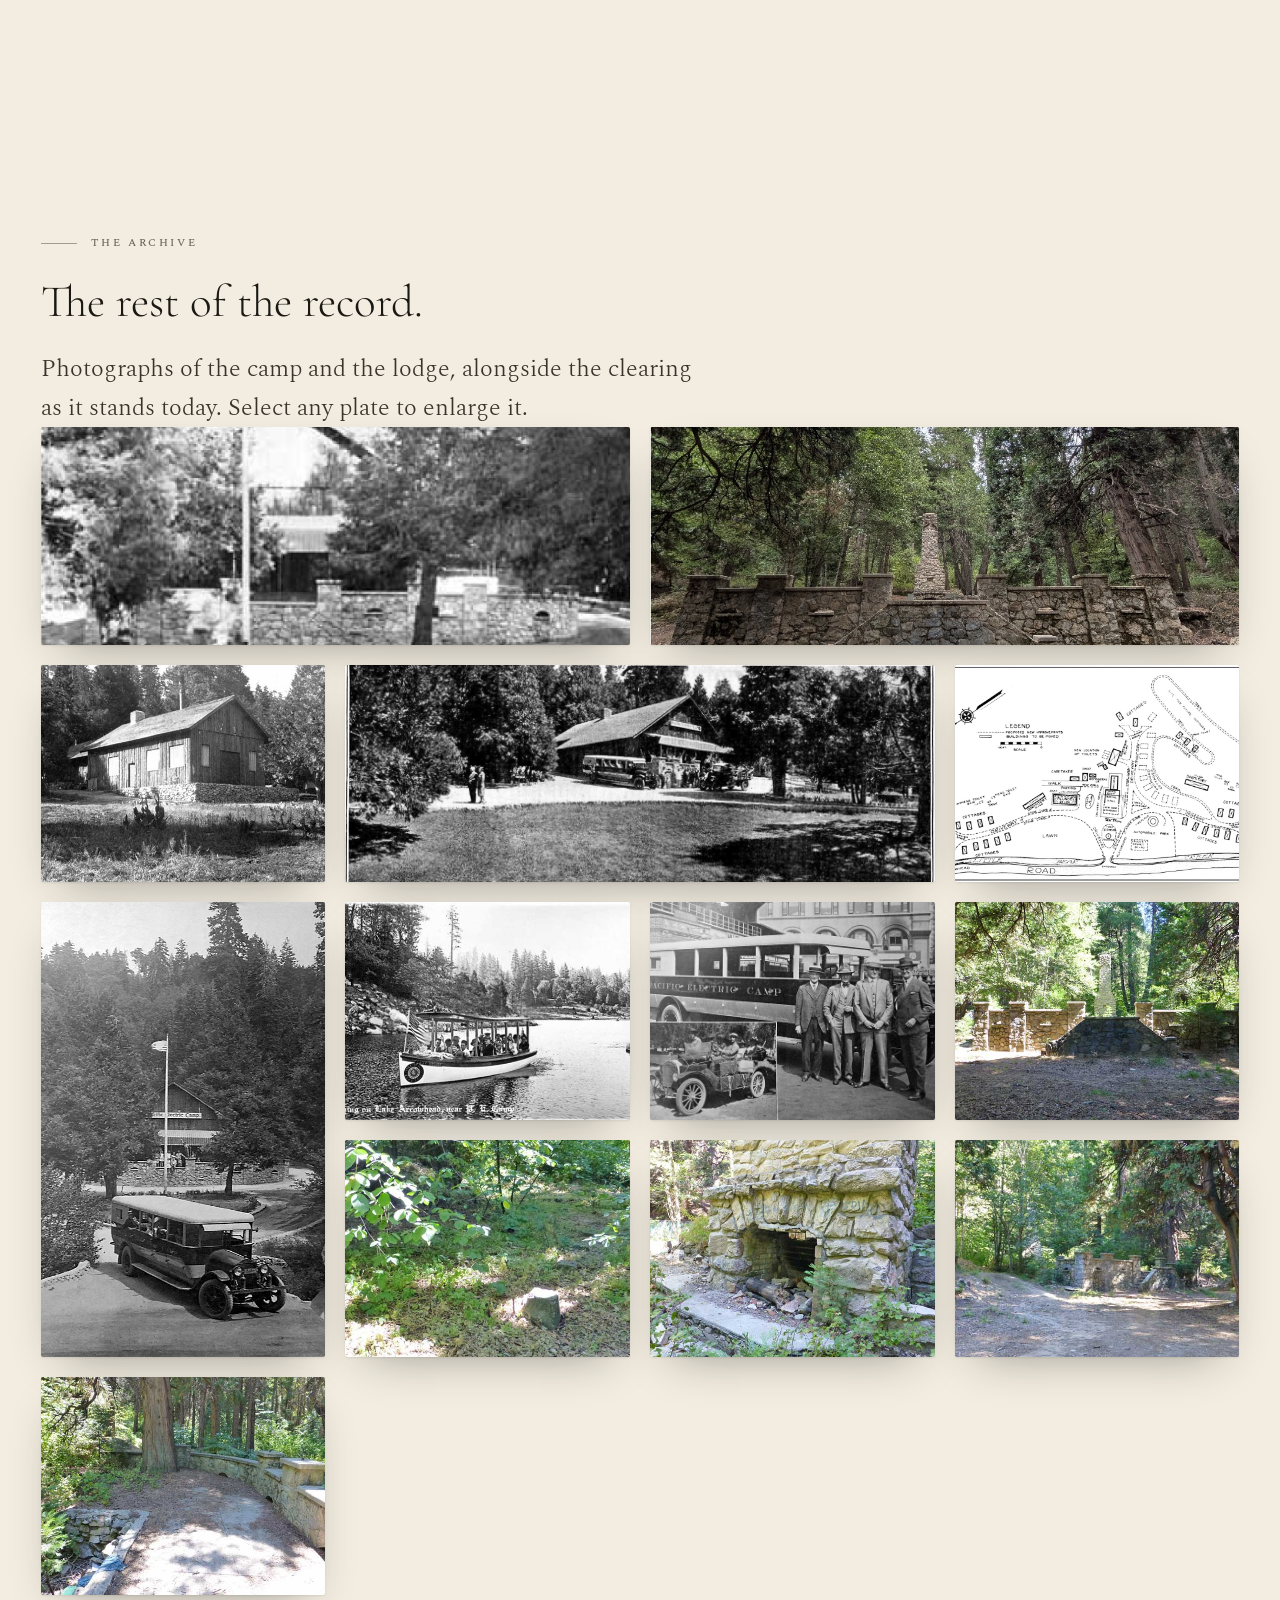
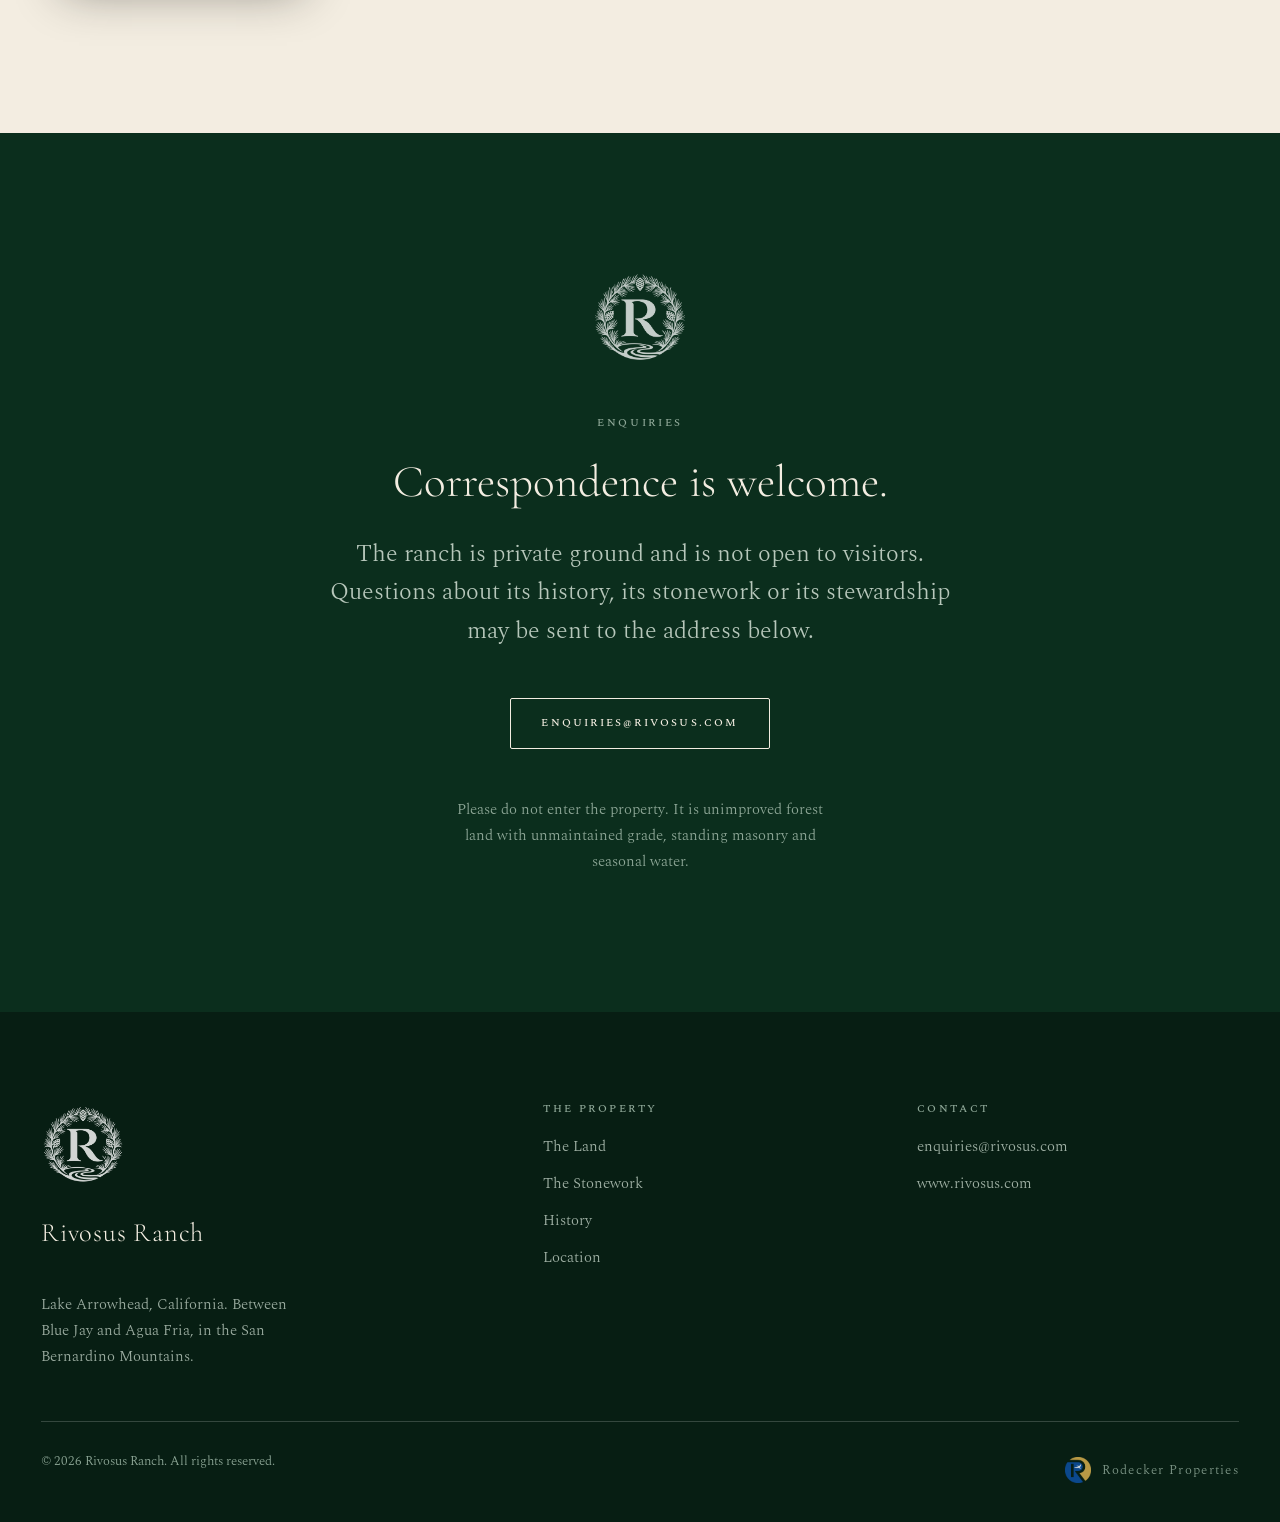
==== commit 196d51da: "Update description of property size in index.html" ====
--- a/index.html
+++ b/index.html
@@ -90,7 +90,7 @@
       </h1>
 
       <p class="hero__lede">
-        35 acres of streams, forest, springs and mountain canopy held quietly
+        35 luscious acres of streams, forest, springs and mountain canopy held quietly
         next to Lake Arrowhead, spanning more than a century.
       </p>
     </div>
